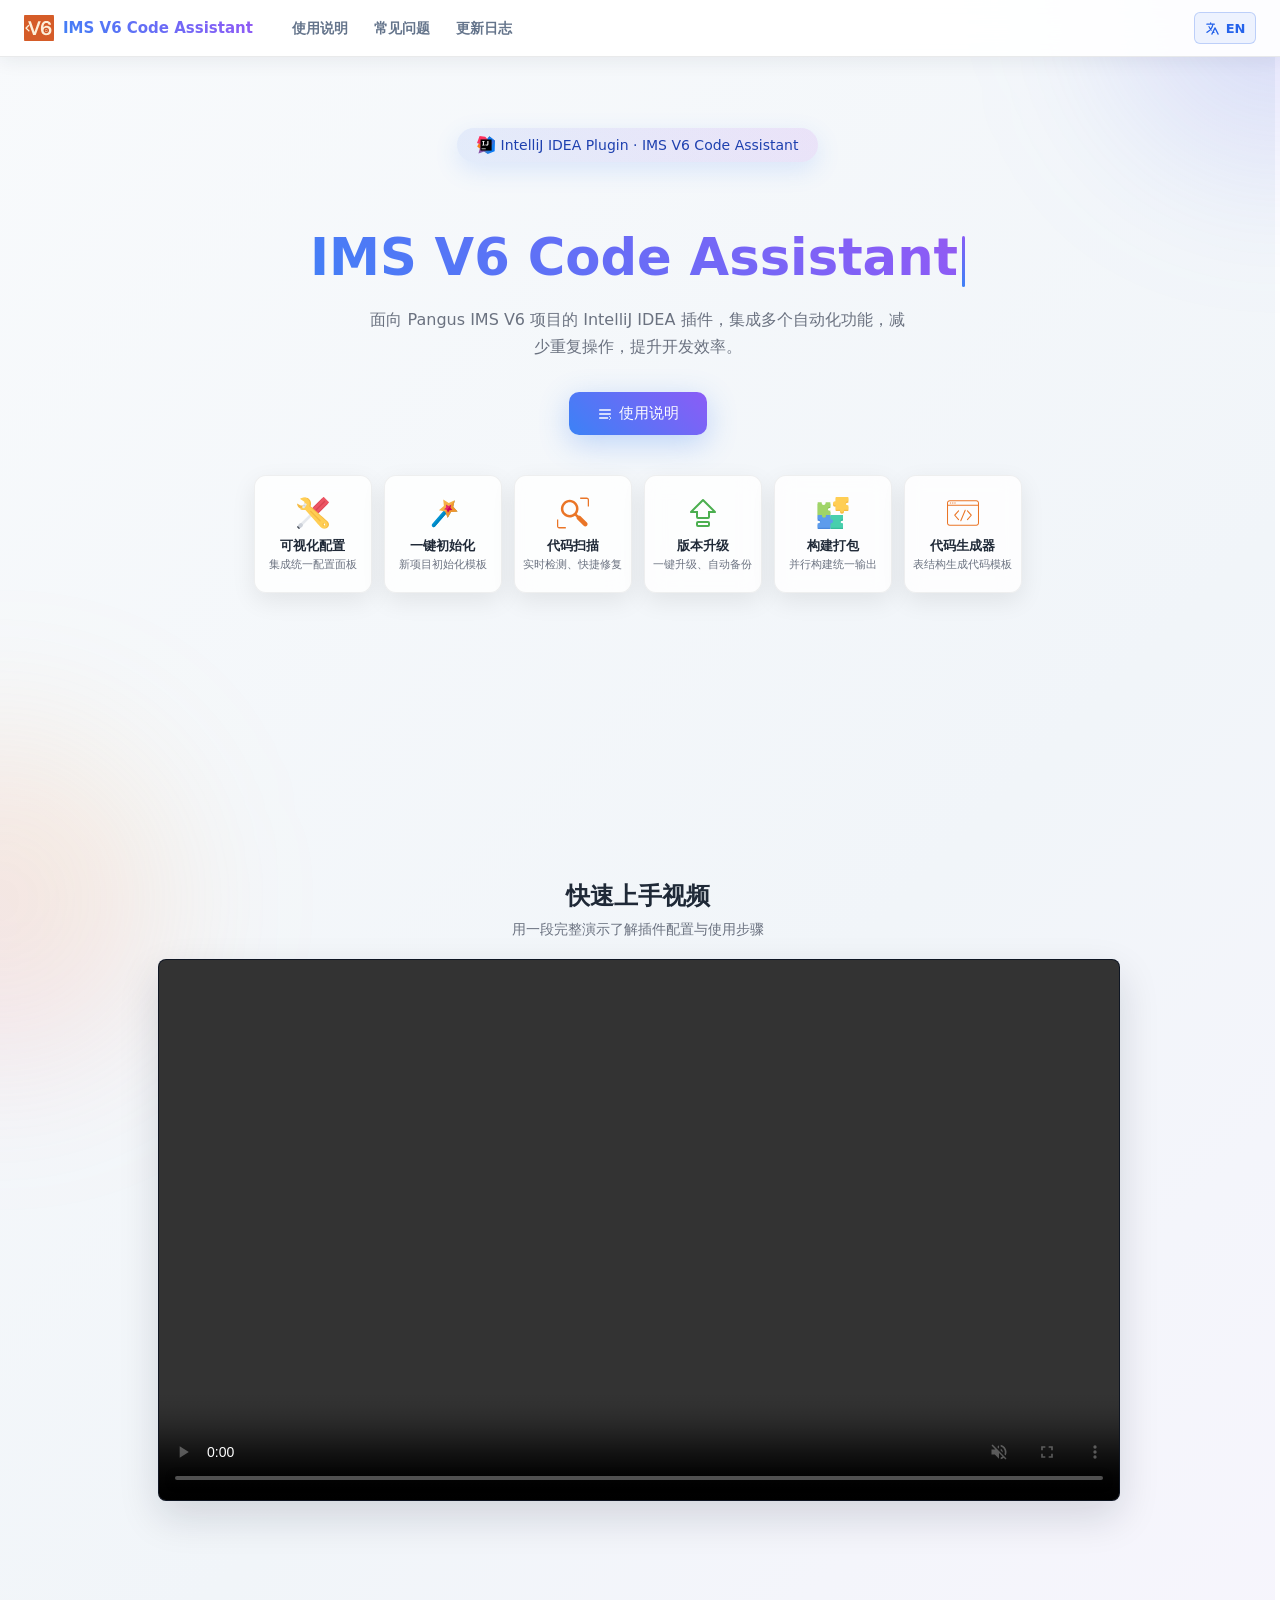
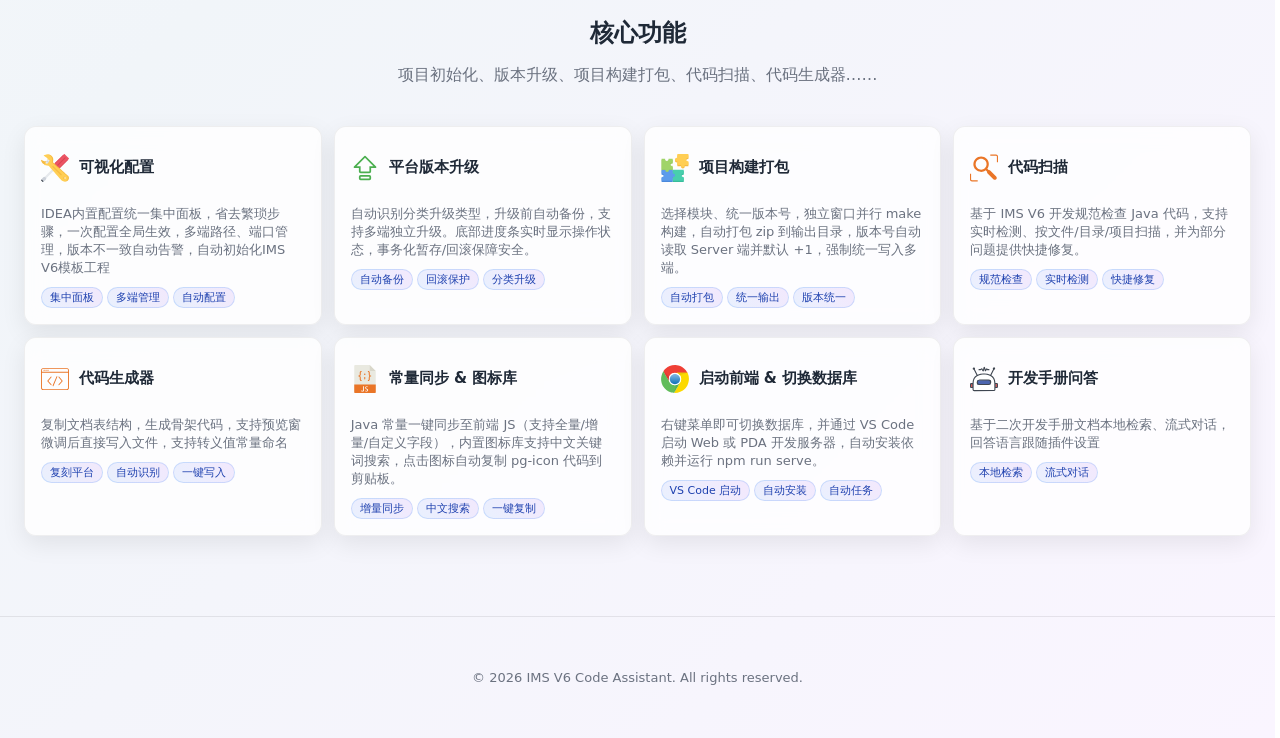
==== index.html @ 349add07 "Expand manual site with FAQ and shared navigation" ====
<!DOCTYPE html>
<html lang="zh-CN" class="scroll-smooth">
<head>
<meta charset="UTF-8">
<meta name="viewport" content="width=device-width, initial-scale=1.0">
<link rel="icon" type="image/svg+xml" href="data:image/svg+xml,%3Csvg xmlns='http://www.w3.org/2000/svg' viewBox='0 0 32 32'%3E%3Crect width='32' height='32' rx='6' fill='%23D55C28'/%3E%3Ctext x='16' y='22' text-anchor='middle' font-family='system-ui,sans-serif' font-weight='bold' font-size='18' fill='%23FDEFD8'%3EV6%3C/text%3E%3C/svg%3E">
	<title>IMS V6 Code Assistant</title>
<meta name="description" content="面向 Pangus IMS V6 项目的 IntelliJ IDEA 插件，集成多个自动化功能，减少重复操作，提升开发效率。">
<link rel="canonical" href="https://custom-sh.github.io/v6-code-assistant-manual/">
<meta property="og:type" content="website">
<meta property="og:title" content="IMS V6 Code Assistant">
<meta property="og:description" content="面向 Pangus IMS V6 项目的 IntelliJ IDEA 插件，集成多个自动化功能，减少重复操作，提升开发效率。">
<meta property="og:url" content="https://custom-sh.github.io/v6-code-assistant-manual/">
<meta property="og:image" content="https://custom-sh.github.io/v6-code-assistant-manual/share-preview.png">
<meta property="og:image:type" content="image/png">
<meta property="og:image:width" content="1705">
<meta property="og:image:height" content="988">
<meta property="og:image:alt" content="IMS V6 Code Assistant">
<link rel="image_src" href="https://custom-sh.github.io/v6-code-assistant-manual/share-preview.png">
<meta name="twitter:card" content="summary">
<meta name="twitter:title" content="IMS V6 Code Assistant">
<meta name="twitter:description" content="面向 Pangus IMS V6 项目的 IntelliJ IDEA 插件，集成多个自动化功能，减少重复操作，提升开发效率。">
<meta name="twitter:image" content="https://custom-sh.github.io/v6-code-assistant-manual/share-preview.png">
<link rel="stylesheet" href="site.css">
<link rel="stylesheet" href="shared-nav.css">
<script src="shared-nav.js"></script>
</head>
<body class="antialiased">
<div class="bg-orb bg-orb-1"></div>
<div class="bg-orb bg-orb-2"></div>

<shared-nav current-page="home"></shared-nav>

<main class="shared-nav-offset"><div class="max-w-7xl mx-auto px-6">

<section class="home-hero text-center">
    <div class="hero-badge mb-6">
        <svg class="hero-badge-icon" width="64px" height="64px" viewBox="0 0 32 32" fill="none" xmlns="http://www.w3.org/2000/svg">

<g id="SVGRepo_bgCarrier" stroke-width="0"/>

<g id="SVGRepo_tracerCarrier" stroke-linecap="round" stroke-linejoin="round"/>

<g id="SVGRepo_iconCarrier"> <g clip-path="url(#clip0_87_8173)"> <path d="M8.09095 24.9598L0.365234 18.8341L4.20523 11.7026L15.2224 15.9998L8.09095 24.9598Z" fill="url(#paint0_linear_87_8173)"/> <path d="M32.0003 8.54864L31.406 27.0629L19.1088 32.0001L11.7031 27.2458L22.5374 16.0001L17.7831 5.62293L22.0346 0.50293L32.0003 8.54864Z" fill="url(#paint1_linear_87_8173)"/> <path d="M32.0003 8.54864L22.2632 20.0686L17.7832 5.62293L22.0346 0.50293L32.0003 8.54864Z" fill="url(#paint2_linear_87_8173)"/> <path d="M15.4057 26.56L2.56 31.2229L4.61714 24L7.31429 15.1314L0 12.6629L4.61714 0L14.6743 1.23429L24.5486 12.5257L15.4057 26.56Z" fill="url(#paint3_linear_87_8173)"/> <path d="M6.2627 6.17139H26.0113V25.92H6.2627V6.17139Z" fill="#000000"/> <path d="M8.0918 22.2173H15.4975V23.4516H8.0918V22.2173Z" fill="white"/> <path d="M13.4395 10.24V8.73145H9.3252V10.24H10.5138V15.4057H9.3252V16.9143H13.4395V15.4057H12.2966V10.24H13.4395Z" fill="white"/> <path d="M17.3712 17.0514C16.7312 17.0514 16.1826 16.9143 15.7712 16.6857C15.3597 16.4572 14.994 16.1372 14.7197 15.8172L15.8626 14.5372C16.0912 14.8114 16.3197 14.9943 16.5483 15.1314C16.7769 15.2686 17.0512 15.36 17.3254 15.36C17.6454 15.36 17.9197 15.2686 18.1483 15.04C18.3312 14.8114 18.4226 14.4914 18.4226 13.9886V8.73145H20.2512V14.08C20.2512 14.5829 20.2054 14.9943 20.0683 15.36C19.9312 15.7257 19.7483 16 19.474 16.2743C19.2454 16.5029 18.9254 16.7314 18.5597 16.8229C18.194 16.96 17.8283 17.0514 17.3712 17.0514Z" fill="white"/> </g> <defs> <linearGradient id="paint0_linear_87_8173" x1="0.360663" y1="18.3262" x2="15.2301" y2="18.3262" gradientUnits="userSpaceOnUse"> <stop offset="0.258" stop-color="#F97A12"/> <stop offset="0.459" stop-color="#B07B58"/> <stop offset="0.724" stop-color="#577BAE"/> <stop offset="0.91" stop-color="#1E7CE5"/> <stop offset="1" stop-color="#087CFA"/> </linearGradient> <linearGradient id="paint1_linear_87_8173" x1="11.7795" y1="11.3738" x2="36.3084" y2="24.9464" gradientUnits="userSpaceOnUse"> <stop stop-color="#F97A12"/> <stop offset="0.072" stop-color="#CB7A3E"/> <stop offset="0.154" stop-color="#9E7B6A"/> <stop offset="0.242" stop-color="#757B91"/> <stop offset="0.334" stop-color="#537BB1"/> <stop offset="0.432" stop-color="#387CCC"/> <stop offset="0.538" stop-color="#237CE0"/> <stop offset="0.655" stop-color="#147CEF"/> <stop offset="0.792" stop-color="#0B7CF7"/> <stop offset="1" stop-color="#087CFA"/> </linearGradient> <linearGradient id="paint2_linear_87_8173" x1="28.9046" y1="19.6184" x2="22.0758" y2="-0.785756" gradientUnits="userSpaceOnUse"> <stop stop-color="#FE315D"/> <stop offset="0.078" stop-color="#CB417E"/> <stop offset="0.16" stop-color="#9E4E9B"/> <stop offset="0.247" stop-color="#755BB4"/> <stop offset="0.339" stop-color="#5365CA"/> <stop offset="0.436" stop-color="#386DDB"/> <stop offset="0.541" stop-color="#2374E9"/> <stop offset="0.658" stop-color="#1478F3"/> <stop offset="0.794" stop-color="#0B7BF8"/> <stop offset="1" stop-color="#087CFA"/> </linearGradient> <linearGradient id="paint3_linear_87_8173" x1="4.90057" y1="7.53051" x2="25.3824" y2="41.408" gradientUnits="userSpaceOnUse"> <stop stop-color="#FE315D"/> <stop offset="0.04" stop-color="#F63462"/> <stop offset="0.104" stop-color="#DF3A71"/> <stop offset="0.167" stop-color="#C24383"/> <stop offset="0.291" stop-color="#AD4A91"/> <stop offset="0.55" stop-color="#755BB4"/> <stop offset="0.917" stop-color="#1D76ED"/> <stop offset="1" stop-color="#087CFA"/> </linearGradient> <clipPath id="clip0_87_8173"> <rect width="32" height="32" fill="white"/> </clipPath> </defs> </g>

</svg><span>IntelliJ IDEA Plugin · IMS V6 Code Assistant</span>
    </div>
    <h1 class="hero-title mb-4" style="color:#1f2937"><span id="typewriterTarget" class="text-gradient"></span><span class="typewriter-cursor"></span></h1>
    <p class="hero-desc mx-auto mb-8" style="color:#6b7280">面向 Pangus IMS V6 项目的 IntelliJ IDEA 插件，集成多个自动化功能，减少重复操作，提升开发效率。</p>
    <div class="flex flex-wrap justify-center gap-3 mb-10">
        <a href="manual.html" class="btn-hero-primary"><svg class="w-4 h-4" fill="none" stroke="currentColor" viewBox="0 0 24 24"><path stroke-linecap="round" stroke-linejoin="round" stroke-width="2" d="M4 6h16M4 12h16M4 18h12"/><path d="M18 15l3 3-3 3"/></svg><span>使用说明</span></a>
    </div>
    <div class="flex justify-center gap-3 max-w-3xl mx-auto flex-wrap">
        <div class="achievement-item"><div class="achievement-icon achievement-blue animate-float" style="animation-delay:0.0s"><svg class="icon-inline" height="13px" width="13px" version="1.1" id="Layer_1" xmlns="http://www.w3.org/2000/svg" xmlns:xlink="http://www.w3.org/1999/xlink" viewBox="0 0 511.986 511.986" xml:space="preserve" fill="#000000">
<g id="SVGRepo_bgCarrier" stroke-width="0"/>
<g id="SVGRepo_tracerCarrier" stroke-linecap="round" stroke-linejoin="round"/>
<g id="SVGRepo_iconCarrier"> <polygon style="fill:#D94452;" points="300.21,302.241 277.587,324.866 187.128,234.391 209.752,211.767 262.524,219.305 292.68,249.461 "/> <g> <path style="fill:#EC5564;" d="M217.306,264.522l7.539-7.539c4.164-4.163,4.164-10.921,0-15.085 c-4.164-4.156-10.914-4.156-15.078,0l-7.539,7.539c-0.008,0.008-0.016,0.023-0.023,0.023l15.078,15.084 C217.29,264.538,217.298,264.53,217.306,264.522z"/> <path style="fill:#EC5564;" d="M239.931,287.147l7.531-7.547c4.164-4.172,4.164-10.914,0-15.078s-10.906-4.164-15.078,0 l-7.539,7.531c-0.008,0-0.016,0.016-0.023,0.031l15.085,15.078C239.907,287.163,239.923,287.147,239.931,287.147z"/> <path style="fill:#EC5564;" d="M270.087,287.147L270.087,287.147c-4.164-4.172-10.922-4.172-15.086,0l-7.539,7.531 c-0.008,0-0.016,0.016-0.023,0.031l15.086,15.062c0.008,0,0.016,0,0.016,0l7.547-7.547 C274.243,298.054,274.243,291.304,270.087,287.147z"/> </g> <polygon style="fill:#E6E9ED;" points="247.438,294.71 98.075,444.065 82.997,474.22 30.218,511.923 0.062,481.766 37.764,428.987 67.92,413.909 217.283,264.546 "/> <path style="fill:#EC5564;" d="M508.799,78.583c4.156,4.164,4.156,10.906,0,15.078L322.835,279.616 c-4.172,4.172-10.922,4.172-15.078,0l-75.388-75.388c-4.172-4.164-4.172-10.914,0-15.078L418.332,3.187 c4.156-4.164,10.906-4.164,15.062,0L508.799,78.583z"/> <g> <path style="fill:#D94452;" d="M300.21,211.767L300.21,211.767c-4.155-4.156-4.155-10.914,0-15.078L433.394,63.497 c4.172-4.164,10.922-4.164,15.093,0l0,0c4.156,4.164,4.156,10.921,0,15.085L315.288,211.767 C311.132,215.931,304.366,215.931,300.21,211.767z"/> <path style="fill:#D94452;" d="M270.063,166.534L403.238,33.342c4.172-4.164,4.172-10.906,0-15.078l-148.253,148.27 C259.149,170.698,265.899,170.698,270.063,166.534z"/> <path style="fill:#D94452;" d="M478.642,108.738L345.444,241.922c-4.156,4.164-4.156,10.914,0,15.084L493.72,108.737 C489.549,104.574,482.799,104.574,478.642,108.738z"/> </g> <polygon style="fill:#CCD1D9;" points="37.764,428.987 0.062,481.766 30.218,511.923 82.997,474.22 97.95,444.315 67.67,414.034 "/> <polygon style="fill:#424953;" points="47.819,499.36 12.632,464.175 0.062,481.766 30.218,511.923 "/> <g> <path style="fill:#F6BB42;" d="M0,104.387c0,0,7.992,92.537,94.06,86.255c95.732-6.992,8.68-56.107,8.68-56.107l-42.42,0.008 L0,104.387z"/> <path style="fill:#F6BB42;" d="M66.561,28.991l72.38,48.256l3.016,27.14L74.107,202.4l82.927,7.531 c0,0,220.751,250.916,245.735,275.898c24.984,25,65.498,25,90.467,0c25-24.982,25-65.482,0-90.467 c-8.188-8.203-275.891-245.742-275.891-245.742s19.297-57.53-5.812-94.919C152.16-33.742,66.561,28.991,66.561,28.991z M464.284,424.315c8.327,8.328,8.327,21.828,0,30.172c-8.328,8.312-21.827,8.312-30.155,0c-8.328-8.344-8.328-21.844,0-30.172 S455.956,415.987,464.284,424.315z"/> </g> <path style="fill:#FFCE54;" d="M45.241,28.991l72.373,48.256l3.016,27.14L52.78,202.4l82.935,7.531 c0,0,220.745,250.916,245.728,275.898c24.983,25,65.498,25,90.481,0c24.969-24.982,24.969-65.482,0-90.467 c-8.202-8.203-275.897-245.742-275.897-245.742s19.28-57.53-5.82-94.919C130.84-33.742,45.241,28.991,45.241,28.991z M442.957,424.315c8.343,8.328,8.343,21.828,0,30.172c-8.328,8.312-21.812,8.312-30.156,0c-8.328-8.344-8.328-21.844,0-30.172 C421.144,415.987,434.629,415.987,442.957,424.315z"/> <path style="fill:#F6BB42;" d="M379.067,379.911c0,2.734-1.047,5.451-3.125,7.545c-4.171,4.156-10.921,4.156-15.076,0 L210.08,236.664c-4.164-4.164-4.164-10.922,0-15.085c4.156-4.164,10.914-4.164,15.078,0l150.785,150.785 C378.02,374.458,379.067,377.177,379.067,379.911z"/> <path style="fill:#E6E9ED;" d="M119.45,93.793l1.18,10.593l-42.108,60.835c0.359,0.25,0.727,0.5,1.125,0.719l24.757,12.929 c4.797,2.632,10.812,1.195,13.898-3.305l35.875-52.202c1.234-1.797,1.875-3.906,1.875-6.039c0-0.828-0.094-1.648-0.289-2.469 c-0.703-2.938-2.609-5.438-5.257-6.883l-24.75-12.945C123.754,93.934,121.559,93.559,119.45,93.793z"/> <polygon style="fill:#CCD1D9;" points="130.512,157.8 142.652,140.136 108.739,121.566 96.528,139.206 "/> </g>
</svg></div><h3>可视化配置</h3><p>集成统一配置面板</p></div><div class="achievement-item"><div class="achievement-icon achievement-purple animate-float" style="animation-delay:0.4s"><svg class="icon-inline" width="16px" height="16px" viewBox="0 -52 1128 1128" class="icon" version="1.1" xmlns="http://www.w3.org/2000/svg" fill="#000000" transform="matrix(-1, 0, 0, 1, 0, 0)"><g id="SVGRepo_bgCarrier" stroke-width="0"/><g id="SVGRepo_tracerCarrier" stroke-linecap="round" stroke-linejoin="round"/><g id="SVGRepo_iconCarrier"><path d="M473.184 356.632c-23.048-28.336-64.616-32.632-92.816-9.672-28.248 23.048-32.568 64.528-9.616 92.84l473.328 547.152c22.928 28.248 64.376 32.488 92.776 9.552 28.224-22.992 32.512-64.528 9.528-92.752l-473.2-547.12z" fill="#0092D2"/><path d="M151.4 65.976l-1.056-0.472 54.912 223.104L52.68 460.32l229.128 16.664 116.12 198.2 56.8-139.376 389.6 450.344c22.224 27.4 61.792 31.984 90.072 11.32L151.4 65.976z" fill="#0085BF"/><path d="M150.104 66.304L360.56 158.4 555.752 37.224l-22.52 228.6L708.8 414.016l-224.416 49.24-86.664 212.728-116.152-198.2-229.12-16.672 152.6-171.712z" fill="#F5B146"/><path d="M276.192 225.08l95.368 41.712 88.424-54.888-10.2 103.576 79.568 67.144-101.704 22.312-39.28 96.368-52.616-89.816-103.808-7.52 69.144-77.816z" fill="#E5226B"/><path d="M484.384 463.256l0.528-0.112L152.072 67.152l-1.208-0.528 54.856 222.92-152.48 171.624 228.328 16.616 0.064 0.08 0.648 0.064 115.68 197.464z" fill="#EF962F"/><path d="M434.56 403.408L289.6 230.928l-13.408-5.848 24.896 101.072-69.144 77.816 103.808 7.52 52.616 89.816 39.28-96.368z" fill="#C9005B"/></g></svg></div><h3>一键初始化</h3><p>新项目初始化模板</p></div><div class="achievement-item"><div class="achievement-icon achievement-green animate-float" style="animation-delay:0.8s"><svg class="icon-inline" fill="rgb(234, 117, 39)" version="1.1" id="Capa_1" xmlns="http://www.w3.org/2000/svg" xmlns:xlink="http://www.w3.org/1999/xlink" width="15px" height="15px" viewBox="0 0 101.623 101.623" xml:space="preserve">
<g transform="translate(101.623 0) scale(-1 1)">
<g id="SVGRepo_iconCarrier"> <g> <g> <path d="M81.09,17.089c-10.917-10.917-28.681-10.917-39.598,0c-9.957,9.957-10.828,25.605-2.624,36.564l-4.854,4.854 c-2.303-0.465-4.787,0.191-6.572,1.978l-20.86,20.86c-2.831,2.831-2.831,7.422,0,10.253s7.422,2.831,10.253,0l20.859-20.859 c1.786-1.784,2.442-4.27,1.977-6.571l4.854-4.854c10.959,8.205,26.607,7.333,36.564-2.624 C92.007,45.771,92.007,28.006,81.09,17.089z M47.149,51.031c-7.798-7.799-7.798-20.486,0-28.284 c7.798-7.798,20.486-7.799,28.285,0c7.799,7.798,7.797,20.486,0,28.284C67.635,58.829,54.948,58.829,47.149,51.031z"/> <path d="M7.123,5.978H28v-4H7.123C3.195,1.978,0,5.172,0,9.102v20.877h4V9.102C3.999,7.378,5.401,5.978,7.123,5.978z"/> <path d="M97.623,71.645v20.877c0,1.724-1.4,3.124-3.123,3.124H73.623v4H94.5c3.928,0,7.123-3.195,7.123-7.124V71.645H97.623z"/> </g> </g> </g>
</g>
</svg></div><h3>代码扫描</h3><p>实时检测、快捷修复</p></div><div class="achievement-item"><div class="achievement-icon achievement-gold animate-float" style="animation-delay:1.2000000000000002s"><svg class="icon-inline" fill="#4CAF50" width="14px" height="14px" viewBox="0 0 32 32" id="icon" xmlns="http://www.w3.org/2000/svg"><g id="SVGRepo_bgCarrier" stroke-width="0"/><g id="SVGRepo_tracerCarrier" stroke-linecap="round" stroke-linejoin="round"/><g id="SVGRepo_iconCarrier"><defs><style>.cls-1{fill:none;}</style></defs><title>upgrade</title><path d="M21,24H11a2,2,0,0,0-2,2v2a2,2,0,0,0,2,2H21a2,2,0,0,0,2-2V26A2,2,0,0,0,21,24Zm0,4H11V26H21Z"/><path d="M28.707,14.293l-12-12a.9994.9994,0,0,0-1.414,0l-12,12A1,1,0,0,0,4,16H9v4a2.0023,2.0023,0,0,0,2,2H21a2.0027,2.0027,0,0,0,2-2V16h5a1,1,0,0,0,.707-1.707ZM21,14v6H11V14H6.4141L16,4.4141,25.5859,14Z"/><rect id="_Transparent_Rectangle_" class="cls-1" width="32" height="32"/></g></svg></div><h3>版本升级</h3><p>一键升级、自动备份</p></div><div class="achievement-item"><div class="achievement-icon achievement-red animate-float" style="animation-delay:1.6s"><svg class="icon-inline" height="14px" width="14px" version="1.1" id="Layer_1" xmlns="http://www.w3.org/2000/svg" xmlns:xlink="http://www.w3.org/1999/xlink" viewBox="0 0 511.6 511.6" xml:space="preserve" fill="#000000">
<g id="SVGRepo_bgCarrier" stroke-width="0"/>
<g id="SVGRepo_tracerCarrier" stroke-linecap="round" stroke-linejoin="round"/>
<g id="SVGRepo_iconCarrier"> <path style="fill:#8CC153;" d="M213.164,237.986c-3.341,1.187-6.924,1.827-10.664,1.827c-17.658,0-31.975-14.317-31.975-31.976 c0-17.657,14.317-31.975,31.975-31.975c3.739,0,7.322,0.641,10.664,1.827V106.58h-76.44c1.179,3.342,1.827,6.925,1.827,10.664 c0,17.658-14.317,31.975-31.975,31.975s-31.975-14.316-31.975-31.975c0-3.739,0.648-7.322,1.827-10.664H10.651v202.506h71.108 c-1.179,3.342-1.827,6.933-1.827,10.664c0,17.658,14.317,31.975,31.975,31.975s31.975-14.316,31.975-31.975 c0-3.731-0.648-7.322-1.827-10.664h71.108v-71.1H213.164z"/> <path style="fill:#37BC9B;" d="M405.023,442.326c-17.674,0-31.976-14.317-31.976-31.976s14.302-31.975,31.976-31.975 c3.715,0,7.307,0.64,10.647,1.826v-71.116H213.164V511.6h202.506v-71.101C412.329,441.67,408.737,442.326,405.023,442.326z"/> <path style="fill:#4A89DC;" d="M223.82,378.376c-3.739,0-7.322,0.64-10.656,1.826v-71.116H10.651v71.116 c3.341-1.187,6.924-1.826,10.664-1.826c17.658,0,31.975,14.316,31.975,31.975s-14.317,31.976-31.975,31.976 c-3.739,0-7.322-0.656-10.664-1.827v71.1h202.514v-71.101c3.333,1.171,6.917,1.827,10.656,1.827 c17.658,0,31.975-14.317,31.975-31.976S241.478,378.376,223.82,378.376z"/> <path style="fill:#F6BB42;" d="M500.948,152.717c-3.341,1.179-6.933,1.826-10.679,1.826c-17.643,0-31.976-14.309-31.976-31.975 c0-17.658,14.333-31.976,31.976-31.976c3.746,0,7.338,0.648,10.679,1.827V21.32H298.418v71.1c-3.325-1.179-6.901-1.827-10.647-1.827 c-17.658,0-31.976,14.317-31.976,31.976c0,17.666,14.317,31.975,31.976,31.975c3.746,0,7.322-0.647,10.647-1.826v71.108h71.116 c-1.171,3.341-1.826,6.916-1.826,10.663c0,17.658,14.316,31.975,31.975,31.975s31.975-14.316,31.975-31.975 c0-3.747-0.656-7.322-1.826-10.663h71.116v-71.109H500.948z"/> <path style="fill:#48CFAD;" d="M405.023,420.999c-17.674,0-31.976-14.317-31.976-31.976c0-17.657,14.302-31.975,31.976-31.975 c3.715,0,7.307,0.655,10.647,1.827v-71.101H213.164v202.513h202.506v-71.116C412.329,420.359,408.737,420.999,405.023,420.999z"/> <path style="fill:#5D9CEC;" d="M223.82,357.049c-3.739,0-7.322,0.655-10.656,1.827v-71.101H10.651v71.101 c3.341-1.172,6.924-1.827,10.664-1.827c17.658,0,31.975,14.317,31.975,31.975C53.29,406.682,38.973,421,21.315,421 c-3.739,0-7.322-0.641-10.664-1.827v71.116h202.514v-71.116c3.333,1.187,6.917,1.827,10.656,1.827 c17.658,0,31.975-14.317,31.975-31.976C255.795,371.366,241.478,357.049,223.82,357.049z"/> <path style="fill:#FFCE54;" d="M500.948,131.405c-3.341,1.179-6.933,1.826-10.679,1.826c-17.643,0-31.976-14.316-31.976-31.975 s14.333-31.976,31.976-31.976c3.746,0,7.338,0.648,10.679,1.827V0H298.418v71.108c-3.325-1.179-6.901-1.827-10.647-1.827 c-17.658,0-31.976,14.317-31.976,31.976s14.317,31.975,31.976,31.975c3.746,0,7.322-0.647,10.647-1.826v71.108h71.116 c-1.171,3.325-1.826,6.916-1.826,10.647c0,17.658,14.316,31.976,31.975,31.976s31.975-14.317,31.975-31.976 c0-3.731-0.656-7.322-1.826-10.647h71.116v-71.109H500.948z"/> <path style="fill:#A0D468;" d="M213.164,216.674c-3.341,1.171-6.924,1.827-10.664,1.827c-17.658,0-31.975-14.317-31.975-31.975 s14.317-31.983,31.975-31.983c3.739,0,7.322,0.648,10.664,1.827v-71.1h-76.44c1.179,3.333,1.827,6.916,1.827,10.655 c0,17.658-14.317,31.975-31.975,31.975s-31.975-14.316-31.975-31.975c0-3.739,0.648-7.322,1.827-10.655H10.651v202.506h71.108 c-1.179,3.341-1.827,6.916-1.827,10.663c0,17.658,14.317,31.975,31.975,31.975s31.975-14.316,31.975-31.975 c0-3.747-0.648-7.322-1.827-10.663h71.108v-71.102H213.164z"/> </g>
</svg></div><h3>构建打包</h3><p>并行构建统一输出</p></div><div class="achievement-item"><div class="achievement-icon achievement-blue animate-float" style="animation-delay:2.0s"><svg class="icon-inline" height="16px" width="16px" version="1.1" id="Layer_1" xmlns="http://www.w3.org/2000/svg" xmlns:xlink="http://www.w3.org/1999/xlink" viewBox="0 0 512 512" xml:space="preserve">
<g id="SVGRepo_bgCarrier" stroke-width="0"/>
<g id="SVGRepo_tracerCarrier" stroke-linecap="round" stroke-linejoin="round"/>
<g id="SVGRepo_iconCarrier"> <g> <g> <path fill="rgb(234, 117, 39)" d="M468.32,53.08H43.68C19.595,53.08,0,72.675,0,96.76V415.24c0,24.085,19.595,43.68,43.68,43.68H468.32 c24.085,0,43.68-19.595,43.68-43.68V96.76C512,72.675,492.405,53.08,468.32,53.08z M495.413,415.24 c0,14.939-12.154,27.093-27.093,27.093H43.68c-14.939,0-27.093-12.154-27.093-27.093V140.441h478.825V415.24z M495.413,123.853 H16.587V96.76c0-14.939,12.154-27.093,27.093-27.093H468.32c14.939,0,27.093,12.154,27.093,27.093V123.853z"/> </g> </g> <g> <g> <path fill="rgb(234, 117, 39)" d="M61.374,88.467h-8.847c-4.58,0-8.294,3.713-8.294,8.294c0,4.58,3.713,8.294,8.294,8.294h8.847 c4.58,0,8.294-3.713,8.294-8.294C69.667,92.18,65.954,88.467,61.374,88.467z"/> </g> </g> <g> <g> <path fill="rgb(234, 117, 39)" d="M96.76,88.467h-8.847c-4.58,0-8.294,3.713-8.294,8.294c0,4.58,3.713,8.294,8.294,8.294h8.847 c4.58,0,8.294-3.713,8.294-8.294C105.054,92.18,101.341,88.467,96.76,88.467z"/> </g> </g> <g> <g> <path fill="rgb(234, 117, 39)" d="M132.147,88.467H123.3c-4.58,0-8.294,3.713-8.294,8.294c0,4.58,3.713,8.294,8.294,8.294h8.847 c4.58,0,8.294-3.713,8.294-8.294C140.441,92.18,136.727,88.467,132.147,88.467z"/> </g> </g> <g> <g> <path fill="rgb(234, 117, 39)" d="M134.321,291.387l57.148-65.312c3.016-3.448,2.666-8.687-0.781-11.704c-3.447-3.016-8.686-2.667-11.703,0.781 l-61.927,70.773c-2.736,3.127-2.736,7.796,0,10.923l61.927,70.773c1.64,1.873,3.937,2.832,6.245,2.832 c1.939,0,3.885-0.676,5.458-2.051c3.447-3.017,3.796-8.256,0.781-11.703L134.321,291.387z"/> </g> </g> <g> <g> <path fill="rgb(234, 117, 39)" d="M394.942,285.923l-61.927-70.771c-3.017-3.447-8.256-3.796-11.703-0.781c-3.447,3.017-3.796,8.256-0.781,11.703 l57.148,65.312l-57.148,65.312c-3.017,3.448-2.667,8.686,0.781,11.703c1.574,1.377,3.52,2.051,5.458,2.051 c2.308,0,4.606-0.959,6.245-2.832l61.927-70.773C397.678,293.719,397.678,289.05,394.942,285.923z"/> </g> </g> <g> <g> <path fill="rgb(234, 117, 39)" d="M294.606,204.123c-4.224-1.777-9.086,0.205-10.863,4.424L212.97,376.634c-1.777,4.222,0.203,9.084,4.424,10.863 c1.052,0.442,2.142,0.652,3.215,0.652c3.237,0,6.312-1.908,7.648-5.077l70.773-168.086 C300.808,210.764,298.827,205.9,294.606,204.123z"/> </g> </g> </g>
</g>
</svg></div><h3>代码生成器</h3><p>表结构生成代码模板</p></div>
    </div>
</section>

<section class="video-showcase" aria-labelledby="video-title">
    <div class="video-showcase-inner">
        <div class="text-center">
            <h2 id="video-title" class="video-title">快速上手视频</h2>
            <p class="video-desc">用一段完整演示了解插件配置与使用步骤</p>
        </div>
        <div class="video-frame">
            <video controls autoplay muted playsinline preload="auto" aria-label="IMS V6 Code Assistant 快速上手视频">
                <source src="videos/ims-v6-code-assistant-demo.mp4" type="video/mp4">
                您的浏览器不支持视频播放。
            </video>
        </div>
    </div>
</section>

<section id="features" class="py-12 scroll-mt-16">
    <h2 class="text-2xl font-bold mb-3 text-center" style="color:#1f2937">核心功能</h2>
    <p class="text-center mb-10 max-w-2xl mx-auto" style="color:#6b7280">项目初始化、版本升级、项目构建打包、代码扫描、代码生成器……</p>
    <div class="grid grid-cols-1 md:grid-cols-2 lg:grid-cols-4 gap-3">
        <div class="glass-card rounded-xl p-4 cursor-pointer group" data-manual="settings">
            <div class="flex items-center gap-2.5 mb-2.5">
                <div class="feature-icon-wrap"><svg class="icon-inline" height="13px" width="13px" version="1.1" id="Layer_1" xmlns="http://www.w3.org/2000/svg" xmlns:xlink="http://www.w3.org/1999/xlink" viewBox="0 0 511.986 511.986" xml:space="preserve" fill="#000000">
<g id="SVGRepo_bgCarrier" stroke-width="0"/>
<g id="SVGRepo_tracerCarrier" stroke-linecap="round" stroke-linejoin="round"/>
<g id="SVGRepo_iconCarrier"> <polygon style="fill:#D94452;" points="300.21,302.241 277.587,324.866 187.128,234.391 209.752,211.767 262.524,219.305 292.68,249.461 "/> <g> <path style="fill:#EC5564;" d="M217.306,264.522l7.539-7.539c4.164-4.163,4.164-10.921,0-15.085 c-4.164-4.156-10.914-4.156-15.078,0l-7.539,7.539c-0.008,0.008-0.016,0.023-0.023,0.023l15.078,15.084 C217.29,264.538,217.298,264.53,217.306,264.522z"/> <path style="fill:#EC5564;" d="M239.931,287.147l7.531-7.547c4.164-4.172,4.164-10.914,0-15.078s-10.906-4.164-15.078,0 l-7.539,7.531c-0.008,0-0.016,0.016-0.023,0.031l15.085,15.078C239.907,287.163,239.923,287.147,239.931,287.147z"/> <path style="fill:#EC5564;" d="M270.087,287.147L270.087,287.147c-4.164-4.172-10.922-4.172-15.086,0l-7.539,7.531 c-0.008,0-0.016,0.016-0.023,0.031l15.086,15.062c0.008,0,0.016,0,0.016,0l7.547-7.547 C274.243,298.054,274.243,291.304,270.087,287.147z"/> </g> <polygon style="fill:#E6E9ED;" points="247.438,294.71 98.075,444.065 82.997,474.22 30.218,511.923 0.062,481.766 37.764,428.987 67.92,413.909 217.283,264.546 "/> <path style="fill:#EC5564;" d="M508.799,78.583c4.156,4.164,4.156,10.906,0,15.078L322.835,279.616 c-4.172,4.172-10.922,4.172-15.078,0l-75.388-75.388c-4.172-4.164-4.172-10.914,0-15.078L418.332,3.187 c4.156-4.164,10.906-4.164,15.062,0L508.799,78.583z"/> <g> <path style="fill:#D94452;" d="M300.21,211.767L300.21,211.767c-4.155-4.156-4.155-10.914,0-15.078L433.394,63.497 c4.172-4.164,10.922-4.164,15.093,0l0,0c4.156,4.164,4.156,10.921,0,15.085L315.288,211.767 C311.132,215.931,304.366,215.931,300.21,211.767z"/> <path style="fill:#D94452;" d="M270.063,166.534L403.238,33.342c4.172-4.164,4.172-10.906,0-15.078l-148.253,148.27 C259.149,170.698,265.899,170.698,270.063,166.534z"/> <path style="fill:#D94452;" d="M478.642,108.738L345.444,241.922c-4.156,4.164-4.156,10.914,0,15.084L493.72,108.737 C489.549,104.574,482.799,104.574,478.642,108.738z"/> </g> <polygon style="fill:#CCD1D9;" points="37.764,428.987 0.062,481.766 30.218,511.923 82.997,474.22 97.95,444.315 67.67,414.034 "/> <polygon style="fill:#424953;" points="47.819,499.36 12.632,464.175 0.062,481.766 30.218,511.923 "/> <g> <path style="fill:#F6BB42;" d="M0,104.387c0,0,7.992,92.537,94.06,86.255c95.732-6.992,8.68-56.107,8.68-56.107l-42.42,0.008 L0,104.387z"/> <path style="fill:#F6BB42;" d="M66.561,28.991l72.38,48.256l3.016,27.14L74.107,202.4l82.927,7.531 c0,0,220.751,250.916,245.735,275.898c24.984,25,65.498,25,90.467,0c25-24.982,25-65.482,0-90.467 c-8.188-8.203-275.891-245.742-275.891-245.742s19.297-57.53-5.812-94.919C152.16-33.742,66.561,28.991,66.561,28.991z M464.284,424.315c8.327,8.328,8.327,21.828,0,30.172c-8.328,8.312-21.827,8.312-30.155,0c-8.328-8.344-8.328-21.844,0-30.172 S455.956,415.987,464.284,424.315z"/> </g> <path style="fill:#FFCE54;" d="M45.241,28.991l72.373,48.256l3.016,27.14L52.78,202.4l82.935,7.531 c0,0,220.745,250.916,245.728,275.898c24.983,25,65.498,25,90.481,0c24.969-24.982,24.969-65.482,0-90.467 c-8.202-8.203-275.897-245.742-275.897-245.742s19.28-57.53-5.82-94.919C130.84-33.742,45.241,28.991,45.241,28.991z M442.957,424.315c8.343,8.328,8.343,21.828,0,30.172c-8.328,8.312-21.812,8.312-30.156,0c-8.328-8.344-8.328-21.844,0-30.172 C421.144,415.987,434.629,415.987,442.957,424.315z"/> <path style="fill:#F6BB42;" d="M379.067,379.911c0,2.734-1.047,5.451-3.125,7.545c-4.171,4.156-10.921,4.156-15.076,0 L210.08,236.664c-4.164-4.164-4.164-10.922,0-15.085c4.156-4.164,10.914-4.164,15.078,0l150.785,150.785 C378.02,374.458,379.067,377.177,379.067,379.911z"/> <path style="fill:#E6E9ED;" d="M119.45,93.793l1.18,10.593l-42.108,60.835c0.359,0.25,0.727,0.5,1.125,0.719l24.757,12.929 c4.797,2.632,10.812,1.195,13.898-3.305l35.875-52.202c1.234-1.797,1.875-3.906,1.875-6.039c0-0.828-0.094-1.648-0.289-2.469 c-0.703-2.938-2.609-5.438-5.257-6.883l-24.75-12.945C123.754,93.934,121.559,93.559,119.45,93.793z"/> <polygon style="fill:#CCD1D9;" points="130.512,157.8 142.652,140.136 108.739,121.566 96.528,139.206 "/> </g>
</svg></div>
                <h3 class="font-semibold text-sm group-hover:text-blue-600 transition-colors" style="color:#1f2937">可视化配置</h3>
            </div>
            <p class="text-xs mb-2.5 whitespace-pre-line" style="color:#6b7280">IDEA内置配置统一集中面板，省去繁琐步骤，一次配置全局生效，多端路径、端口管理，版本不一致自动告警，自动初始化IMS V6模板工程</p>
            <div class="flex flex-wrap gap-1"><span class="pill-badge px-2 py-0.5 rounded-full text-2xs">集中面板</span><span class="pill-badge px-2 py-0.5 rounded-full text-2xs">多端管理</span><span class="pill-badge px-2 py-0.5 rounded-full text-2xs">自动配置</span></div>
        </div><div class="glass-card rounded-xl p-4 cursor-pointer group" data-manual="upgrade">
            <div class="flex items-center gap-2.5 mb-2.5">
                <div class="feature-icon-wrap"><svg class="icon-inline" fill="#4CAF50" width="14px" height="14px" viewBox="0 0 32 32" id="icon" xmlns="http://www.w3.org/2000/svg"><g id="SVGRepo_bgCarrier" stroke-width="0"/><g id="SVGRepo_tracerCarrier" stroke-linecap="round" stroke-linejoin="round"/><g id="SVGRepo_iconCarrier"><defs><style>.cls-1{fill:none;}</style></defs><title>upgrade</title><path d="M21,24H11a2,2,0,0,0-2,2v2a2,2,0,0,0,2,2H21a2,2,0,0,0,2-2V26A2,2,0,0,0,21,24Zm0,4H11V26H21Z"/><path d="M28.707,14.293l-12-12a.9994.9994,0,0,0-1.414,0l-12,12A1,1,0,0,0,4,16H9v4a2.0023,2.0023,0,0,0,2,2H21a2.0027,2.0027,0,0,0,2-2V16h5a1,1,0,0,0,.707-1.707ZM21,14v6H11V14H6.4141L16,4.4141,25.5859,14Z"/><rect id="_Transparent_Rectangle_" class="cls-1" width="32" height="32"/></g></svg></div>
                <h3 class="font-semibold text-sm group-hover:text-blue-600 transition-colors" style="color:#1f2937">平台版本升级</h3>
            </div>
            <p class="text-xs mb-2.5 whitespace-pre-line" style="color:#6b7280">自动识别分类升级类型，升级前自动备份，支持多端独立升级。底部进度条实时显示操作状态，事务化暂存/回滚保障安全。</p>
            <div class="flex flex-wrap gap-1"><span class="pill-badge px-2 py-0.5 rounded-full text-2xs">自动备份</span><span class="pill-badge px-2 py-0.5 rounded-full text-2xs">回滚保护</span><span class="pill-badge px-2 py-0.5 rounded-full text-2xs">分类升级</span></div>
        </div><div class="glass-card rounded-xl p-4 cursor-pointer group" data-manual="build">
            <div class="flex items-center gap-2.5 mb-2.5">
                <div class="feature-icon-wrap"><svg class="icon-inline" height="14px" width="14px" version="1.1" id="Layer_1" xmlns="http://www.w3.org/2000/svg" xmlns:xlink="http://www.w3.org/1999/xlink" viewBox="0 0 511.6 511.6" xml:space="preserve" fill="#000000">
<g id="SVGRepo_bgCarrier" stroke-width="0"/>
<g id="SVGRepo_tracerCarrier" stroke-linecap="round" stroke-linejoin="round"/>
<g id="SVGRepo_iconCarrier"> <path style="fill:#8CC153;" d="M213.164,237.986c-3.341,1.187-6.924,1.827-10.664,1.827c-17.658,0-31.975-14.317-31.975-31.976 c0-17.657,14.317-31.975,31.975-31.975c3.739,0,7.322,0.641,10.664,1.827V106.58h-76.44c1.179,3.342,1.827,6.925,1.827,10.664 c0,17.658-14.317,31.975-31.975,31.975s-31.975-14.316-31.975-31.975c0-3.739,0.648-7.322,1.827-10.664H10.651v202.506h71.108 c-1.179,3.342-1.827,6.933-1.827,10.664c0,17.658,14.317,31.975,31.975,31.975s31.975-14.316,31.975-31.975 c0-3.731-0.648-7.322-1.827-10.664h71.108v-71.1H213.164z"/> <path style="fill:#37BC9B;" d="M405.023,442.326c-17.674,0-31.976-14.317-31.976-31.976s14.302-31.975,31.976-31.975 c3.715,0,7.307,0.64,10.647,1.826v-71.116H213.164V511.6h202.506v-71.101C412.329,441.67,408.737,442.326,405.023,442.326z"/> <path style="fill:#4A89DC;" d="M223.82,378.376c-3.739,0-7.322,0.64-10.656,1.826v-71.116H10.651v71.116 c3.341-1.187,6.924-1.826,10.664-1.826c17.658,0,31.975,14.316,31.975,31.975s-14.317,31.976-31.975,31.976 c-3.739,0-7.322-0.656-10.664-1.827v71.1h202.514v-71.101c3.333,1.171,6.917,1.827,10.656,1.827 c17.658,0,31.975-14.317,31.975-31.976S241.478,378.376,223.82,378.376z"/> <path style="fill:#F6BB42;" d="M500.948,152.717c-3.341,1.179-6.933,1.826-10.679,1.826c-17.643,0-31.976-14.309-31.976-31.975 c0-17.658,14.333-31.976,31.976-31.976c3.746,0,7.338,0.648,10.679,1.827V21.32H298.418v71.1c-3.325-1.179-6.901-1.827-10.647-1.827 c-17.658,0-31.976,14.317-31.976,31.976c0,17.666,14.317,31.975,31.976,31.975c3.746,0,7.322-0.647,10.647-1.826v71.108h71.116 c-1.171,3.341-1.826,6.916-1.826,10.663c0,17.658,14.316,31.975,31.975,31.975s31.975-14.316,31.975-31.975 c0-3.747-0.656-7.322-1.826-10.663h71.116v-71.109H500.948z"/> <path style="fill:#48CFAD;" d="M405.023,420.999c-17.674,0-31.976-14.317-31.976-31.976c0-17.657,14.302-31.975,31.976-31.975 c3.715,0,7.307,0.655,10.647,1.827v-71.101H213.164v202.513h202.506v-71.116C412.329,420.359,408.737,420.999,405.023,420.999z"/> <path style="fill:#5D9CEC;" d="M223.82,357.049c-3.739,0-7.322,0.655-10.656,1.827v-71.101H10.651v71.101 c3.341-1.172,6.924-1.827,10.664-1.827c17.658,0,31.975,14.317,31.975,31.975C53.29,406.682,38.973,421,21.315,421 c-3.739,0-7.322-0.641-10.664-1.827v71.116h202.514v-71.116c3.333,1.187,6.917,1.827,10.656,1.827 c17.658,0,31.975-14.317,31.975-31.976C255.795,371.366,241.478,357.049,223.82,357.049z"/> <path style="fill:#FFCE54;" d="M500.948,131.405c-3.341,1.179-6.933,1.826-10.679,1.826c-17.643,0-31.976-14.316-31.976-31.975 s14.333-31.976,31.976-31.976c3.746,0,7.338,0.648,10.679,1.827V0H298.418v71.108c-3.325-1.179-6.901-1.827-10.647-1.827 c-17.658,0-31.976,14.317-31.976,31.976s14.317,31.975,31.976,31.975c3.746,0,7.322-0.647,10.647-1.826v71.108h71.116 c-1.171,3.325-1.826,6.916-1.826,10.647c0,17.658,14.316,31.976,31.975,31.976s31.975-14.317,31.975-31.976 c0-3.731-0.656-7.322-1.826-10.647h71.116v-71.109H500.948z"/> <path style="fill:#A0D468;" d="M213.164,216.674c-3.341,1.171-6.924,1.827-10.664,1.827c-17.658,0-31.975-14.317-31.975-31.975 s14.317-31.983,31.975-31.983c3.739,0,7.322,0.648,10.664,1.827v-71.1h-76.44c1.179,3.333,1.827,6.916,1.827,10.655 c0,17.658-14.317,31.975-31.975,31.975s-31.975-14.316-31.975-31.975c0-3.739,0.648-7.322,1.827-10.655H10.651v202.506h71.108 c-1.179,3.341-1.827,6.916-1.827,10.663c0,17.658,14.317,31.975,31.975,31.975s31.975-14.316,31.975-31.975 c0-3.747-0.648-7.322-1.827-10.663h71.108v-71.102H213.164z"/> </g>
</svg></div>
                <h3 class="font-semibold text-sm group-hover:text-blue-600 transition-colors" style="color:#1f2937">项目构建打包</h3>
            </div>
            <p class="text-xs mb-2.5 whitespace-pre-line" style="color:#6b7280">选择模块、统一版本号，独立窗口并行 make 构建，自动打包 zip 到输出目录，版本号自动读取 Server 端并默认 +1，强制统一写入多端。</p>
            <div class="flex flex-wrap gap-1"><span class="pill-badge px-2 py-0.5 rounded-full text-2xs">自动打包</span><span class="pill-badge px-2 py-0.5 rounded-full text-2xs">统一输出</span><span class="pill-badge px-2 py-0.5 rounded-full text-2xs">版本统一</span></div>
        </div><div class="glass-card rounded-xl p-4 cursor-pointer group" data-manual="scan">
            <div class="flex items-center gap-2.5 mb-2.5">
                <div class="feature-icon-wrap"><svg class="icon-inline" fill="rgb(234, 117, 39)" version="1.1" id="Capa_1" xmlns="http://www.w3.org/2000/svg" xmlns:xlink="http://www.w3.org/1999/xlink" width="15px" height="15px" viewBox="0 0 101.623 101.623" xml:space="preserve">
<g transform="translate(101.623 0) scale(-1 1)">
<g id="SVGRepo_iconCarrier"> <g> <g> <path d="M81.09,17.089c-10.917-10.917-28.681-10.917-39.598,0c-9.957,9.957-10.828,25.605-2.624,36.564l-4.854,4.854 c-2.303-0.465-4.787,0.191-6.572,1.978l-20.86,20.86c-2.831,2.831-2.831,7.422,0,10.253s7.422,2.831,10.253,0l20.859-20.859 c1.786-1.784,2.442-4.27,1.977-6.571l4.854-4.854c10.959,8.205,26.607,7.333,36.564-2.624 C92.007,45.771,92.007,28.006,81.09,17.089z M47.149,51.031c-7.798-7.799-7.798-20.486,0-28.284 c7.798-7.798,20.486-7.799,28.285,0c7.799,7.798,7.797,20.486,0,28.284C67.635,58.829,54.948,58.829,47.149,51.031z"/> <path d="M7.123,5.978H28v-4H7.123C3.195,1.978,0,5.172,0,9.102v20.877h4V9.102C3.999,7.378,5.401,5.978,7.123,5.978z"/> <path d="M97.623,71.645v20.877c0,1.724-1.4,3.124-3.123,3.124H73.623v4H94.5c3.928,0,7.123-3.195,7.123-7.124V71.645H97.623z"/> </g> </g> </g>
</g>
</svg></div>
                <h3 class="font-semibold text-sm group-hover:text-blue-600 transition-colors" style="color:#1f2937">代码扫描</h3>
            </div>
            <p class="text-xs mb-2.5 whitespace-pre-line" style="color:#6b7280">基于 IMS V6 开发规范检查 Java 代码，支持实时检测、按文件/目录/项目扫描，并为部分问题提供快捷修复。</p>
            <div class="flex flex-wrap gap-1"><span class="pill-badge px-2 py-0.5 rounded-full text-2xs">规范检查</span><span class="pill-badge px-2 py-0.5 rounded-full text-2xs">实时检测</span><span class="pill-badge px-2 py-0.5 rounded-full text-2xs">快捷修复</span></div>
        </div><div class="glass-card rounded-xl p-4 cursor-pointer group" data-manual="codegen">
            <div class="flex items-center gap-2.5 mb-2.5">
                <div class="feature-icon-wrap"><svg class="icon-inline" height="16px" width="16px" version="1.1" id="Layer_1" xmlns="http://www.w3.org/2000/svg" xmlns:xlink="http://www.w3.org/1999/xlink" viewBox="0 0 512 512" xml:space="preserve">
<g id="SVGRepo_bgCarrier" stroke-width="0"/>
<g id="SVGRepo_tracerCarrier" stroke-linecap="round" stroke-linejoin="round"/>
<g id="SVGRepo_iconCarrier"> <g> <g> <path fill="rgb(234, 117, 39)" d="M468.32,53.08H43.68C19.595,53.08,0,72.675,0,96.76V415.24c0,24.085,19.595,43.68,43.68,43.68H468.32 c24.085,0,43.68-19.595,43.68-43.68V96.76C512,72.675,492.405,53.08,468.32,53.08z M495.413,415.24 c0,14.939-12.154,27.093-27.093,27.093H43.68c-14.939,0-27.093-12.154-27.093-27.093V140.441h478.825V415.24z M495.413,123.853 H16.587V96.76c0-14.939,12.154-27.093,27.093-27.093H468.32c14.939,0,27.093,12.154,27.093,27.093V123.853z"/> </g> </g> <g> <g> <path fill="rgb(234, 117, 39)" d="M61.374,88.467h-8.847c-4.58,0-8.294,3.713-8.294,8.294c0,4.58,3.713,8.294,8.294,8.294h8.847 c4.58,0,8.294-3.713,8.294-8.294C69.667,92.18,65.954,88.467,61.374,88.467z"/> </g> </g> <g> <g> <path fill="rgb(234, 117, 39)" d="M96.76,88.467h-8.847c-4.58,0-8.294,3.713-8.294,8.294c0,4.58,3.713,8.294,8.294,8.294h8.847 c4.58,0,8.294-3.713,8.294-8.294C105.054,92.18,101.341,88.467,96.76,88.467z"/> </g> </g> <g> <g> <path fill="rgb(234, 117, 39)" d="M132.147,88.467H123.3c-4.58,0-8.294,3.713-8.294,8.294c0,4.58,3.713,8.294,8.294,8.294h8.847 c4.58,0,8.294-3.713,8.294-8.294C140.441,92.18,136.727,88.467,132.147,88.467z"/> </g> </g> <g> <g> <path fill="rgb(234, 117, 39)" d="M134.321,291.387l57.148-65.312c3.016-3.448,2.666-8.687-0.781-11.704c-3.447-3.016-8.686-2.667-11.703,0.781 l-61.927,70.773c-2.736,3.127-2.736,7.796,0,10.923l61.927,70.773c1.64,1.873,3.937,2.832,6.245,2.832 c1.939,0,3.885-0.676,5.458-2.051c3.447-3.017,3.796-8.256,0.781-11.703L134.321,291.387z"/> </g> </g> <g> <g> <path fill="rgb(234, 117, 39)" d="M394.942,285.923l-61.927-70.771c-3.017-3.447-8.256-3.796-11.703-0.781c-3.447,3.017-3.796,8.256-0.781,11.703 l57.148,65.312l-57.148,65.312c-3.017,3.448-2.667,8.686,0.781,11.703c1.574,1.377,3.52,2.051,5.458,2.051 c2.308,0,4.606-0.959,6.245-2.832l61.927-70.773C397.678,293.719,397.678,289.05,394.942,285.923z"/> </g> </g> <g> <g> <path fill="rgb(234, 117, 39)" d="M294.606,204.123c-4.224-1.777-9.086,0.205-10.863,4.424L212.97,376.634c-1.777,4.222,0.203,9.084,4.424,10.863 c1.052,0.442,2.142,0.652,3.215,0.652c3.237,0,6.312-1.908,7.648-5.077l70.773-168.086 C300.808,210.764,298.827,205.9,294.606,204.123z"/> </g> </g> </g>
</g>
</svg></div>
                <h3 class="font-semibold text-sm group-hover:text-blue-600 transition-colors" style="color:#1f2937">代码生成器</h3>
            </div>
            <p class="text-xs mb-2.5 whitespace-pre-line" style="color:#6b7280">复制文档表结构，生成骨架代码，支持预览窗微调后直接写入文件，支持转义值常量命名</p>
            <div class="flex flex-wrap gap-1"><span class="pill-badge px-2 py-0.5 rounded-full text-2xs">复刻平台</span><span class="pill-badge px-2 py-0.5 rounded-full text-2xs">自动识别</span><span class="pill-badge px-2 py-0.5 rounded-full text-2xs">一键写入</span></div>
        </div><div class="glass-card rounded-xl p-4 cursor-pointer group" data-manual="sync">
            <div class="flex items-center gap-2.5 mb-2.5">
                <div class="feature-icon-wrap"><svg class="icon-inline" height="15px" width="15px" version="1.1" xmlns="http://www.w3.org/2000/svg" viewBox="0 0 56 56" xml:space="preserve">
 <g>
  <path style="fill:#E9E9E0;" d="M36.985,0H7.963C7.155,0,6.5,0.655,6.5,1.926V55c0,0.345,0.655,1,1.463,1h40.074 c0.808,0,1.463-0.655,1.463-1V12.978c0-0.696-0.093-0.92-0.257-1.085L37.607,0.257C37.442,0.093,37.218,0,36.985,0z"/>
  <polygon style="fill:#D9D7CA;" points="37.5,0.151 37.5,12 49.349,12 "/>
  <path style="fill:rgb(234, 117, 39);" d="M48.037,56H7.963C7.155,56,6.5,55.345,6.5,54.537V39h43v15.537C49.5,55.345,48.845,56,48.037,56z"/>
  <g>
   <path style="fill:#FFFFFF;" d="M26.021,42.719v7.848c0,0.474-0.087,0.873-0.26,1.196c-0.174,0.323-0.406,0.583-0.697,0.779 c-0.292,0.196-0.627,0.333-1.005,0.41s-0.769,0.116-1.169,0.116c-0.201,0-0.436-0.021-0.704-0.062s-0.547-0.104-0.834-0.191 s-0.563-0.185-0.827-0.294c-0.265-0.109-0.488-0.232-0.67-0.369l0.697-1.107c0.091,0.063,0.221,0.13,0.39,0.198 s0.353,0.132,0.554,0.191c0.2,0.06,0.41,0.111,0.629,0.157s0.424,0.068,0.615,0.068c0.482,0,0.868-0.094,1.155-0.28 s0.439-0.504,0.458-0.95v-7.711H26.021z"/>
   <path style="fill:#FFFFFF;" d="M34.184,50.238c0,0.364-0.075,0.718-0.226,1.06s-0.362,0.643-0.636,0.902s-0.611,0.467-1.012,0.622 c-0.401,0.155-0.857,0.232-1.367,0.232c-0.219,0-0.444-0.012-0.677-0.034s-0.468-0.062-0.704-0.116 c-0.237-0.055-0.463-0.13-0.677-0.226s-0.399-0.212-0.554-0.349l0.287-1.176c0.127,0.073,0.289,0.144,0.485,0.212 s0.398,0.132,0.608,0.191c0.209,0.06,0.419,0.107,0.629,0.144c0.209,0.036,0.405,0.055,0.588,0.055c0.556,0,0.982-0.13,1.278-0.39 s0.444-0.645,0.444-1.155c0-0.31-0.105-0.574-0.314-0.793c-0.21-0.219-0.472-0.417-0.786-0.595s-0.654-0.355-1.019-0.533 c-0.365-0.178-0.707-0.388-1.025-0.629c-0.319-0.241-0.584-0.526-0.793-0.854c-0.21-0.328-0.314-0.738-0.314-1.23 c0-0.446,0.082-0.843,0.246-1.189s0.385-0.641,0.663-0.882s0.602-0.426,0.971-0.554s0.759-0.191,1.169-0.191 c0.419,0,0.843,0.039,1.271,0.116c0.428,0.077,0.774,0.203,1.039,0.376c-0.055,0.118-0.119,0.248-0.191,0.39 c-0.073,0.142-0.142,0.273-0.205,0.396c-0.064,0.123-0.119,0.226-0.164,0.308c-0.046,0.082-0.073,0.128-0.082,0.137 c-0.055-0.027-0.116-0.063-0.185-0.109s-0.167-0.091-0.294-0.137c-0.128-0.046-0.297-0.077-0.506-0.096 c-0.21-0.019-0.479-0.014-0.807,0.014c-0.183,0.019-0.355,0.07-0.52,0.157s-0.311,0.193-0.438,0.321 c-0.128,0.128-0.229,0.271-0.301,0.431c-0.073,0.159-0.109,0.313-0.109,0.458c0,0.364,0.104,0.658,0.314,0.882 c0.209,0.224,0.469,0.419,0.779,0.588c0.31,0.169,0.646,0.333,1.012,0.492c0.364,0.159,0.704,0.354,1.019,0.581 s0.576,0.513,0.786,0.854C34.078,49.261,34.184,49.7,34.184,50.238z"/>
  </g>
  <g>
   <path style="fill:rgb(234, 117, 39);" d="M19.5,19v-4c0-0.551,0.448-1,1-1c0.553,0,1-0.448,1-1s-0.447-1-1-1c-1.654,0-3,1.346-3,3v4 c0,1.103-0.897,2-2,2c-0.553,0-1,0.448-1,1s0.447,1,1,1c1.103,0,2,0.897,2,2v4c0,1.654,1.346,3,3,3c0.553,0,1-0.448,1-1 s-0.447-1-1-1c-0.552,0-1-0.449-1-1v-4c0-1.2-0.542-2.266-1.382-3C18.958,21.266,19.5,20.2,19.5,19z"/>
   <circle style="fill:rgb(234, 117, 39);" cx="27.5" cy="18.5" r="1.5"/>
   <path style="fill:rgb(234, 117, 39);" d="M39.5,21c-1.103,0-2-0.897-2-2v-4c0-1.654-1.346-3-3-3c-0.553,0-1,0.448-1,1s0.447,1,1,1 c0.552,0,1,0.449,1,1v4c0,1.2,0.542,2.266,1.382,3c-0.84,0.734-1.382,1.8-1.382,3v4c0,0.551-0.448,1-1,1c-0.553,0-1,0.448-1,1 s0.447,1,1,1c1.654,0,3-1.346,3-3v-4c0-1.103,0.897-2,2-2c0.553,0,1-0.448,1-1S40.053,21,39.5,21z"/>
   <path style="fill:rgb(234, 117, 39);" d="M27.5,24c-0.553,0-1,0.448-1,1v3c0,0.552,0.447,1,1,1s1-0.448,1-1v-3 C28.5,24.448,28.053,24,27.5,24z"/>
  </g>
 </g>
</svg></div>
                <h3 class="font-semibold text-sm group-hover:text-blue-600 transition-colors" style="color:#1f2937">常量同步 & 图标库</h3>
            </div>
            <p class="text-xs mb-2.5 whitespace-pre-line" style="color:#6b7280">Java 常量一键同步至前端 JS（支持全量/增量/自定义字段），内置图标库支持中文关键词搜索，点击图标自动复制 pg-icon 代码到剪贴板。</p>
            <div class="flex flex-wrap gap-1"><span class="pill-badge px-2 py-0.5 rounded-full text-2xs">增量同步</span><span class="pill-badge px-2 py-0.5 rounded-full text-2xs">中文搜索</span><span class="pill-badge px-2 py-0.5 rounded-full text-2xs">一键复制</span></div>
        </div><div class="glass-card rounded-xl p-4 cursor-pointer group" data-manual="server">
            <div class="flex items-center gap-2.5 mb-2.5">
                <div class="feature-icon-wrap"><svg class="icon-inline" width="14px" height="14px" viewBox="-0.5 0 257 257" version="1.1" xmlns="http://www.w3.org/2000/svg" xmlns:xlink="http://www.w3.org/1999/xlink" preserveAspectRatio="xMidYMid" fill="#000000">
<g id="SVGRepo_bgCarrier" stroke-width="0"/>
<g id="SVGRepo_tracerCarrier" stroke-linecap="round" stroke-linejoin="round"/>
<g id="SVGRepo_iconCarrier"> <defs> <linearGradient x1="49.9976632%" y1="0.70578635%" x2="49.9976632%" y2="96.9898739%" id="linearGradient-1"> <stop stop-color="#86BBE5" offset="0%"> </stop> <stop stop-color="#1072BA" offset="100%"> </stop> </linearGradient> </defs> <g> <path d="M127.788721,0.035213205 C127.788721,0.035213205 203.109766,-3.34525447 243.041541,72.3631362 L121.379917,72.3631362 C121.379917,72.3631362 98.4209078,71.6236589 78.8071527,99.477304 C73.1730399,111.168088 67.1163686,123.211004 73.9125172,146.944704 C64.1232462,130.359285 21.9378267,56.9045392 21.9378267,56.9045392 C21.9378267,56.9045392 51.6929849,3.02833563 127.788721,0.035213205 L127.788721,0.035213205 Z" fill="#EF3F36"> </path> <path d="M239.132875,192.228886 C239.132875,192.228886 204.377442,259.169188 118.87978,255.859147 C129.443741,237.583494 179.728198,150.501238 179.728198,150.501238 C179.728198,150.501238 191.876754,130.993122 177.544979,100.075928 C170.255846,89.335901 162.82586,78.1028886 138.88088,72.1166437 C158.142503,71.9405777 242.830261,72.1166437 242.830261,72.1166437 C242.830261,72.1166437 274.557359,124.830812 239.132875,192.228886 L239.132875,192.228886 Z" fill="#FCD900"> </path> <path d="M16.9727648,192.757084 C16.9727648,192.757084 -23.6280605,129.197249 22.0082531,56.7988996 C32.5370014,75.074553 82.821458,162.156809 82.821458,162.156809 C82.821458,162.156809 93.6671252,182.439615 127.577442,185.46795 C140.500688,184.517194 153.952132,183.70729 171.136176,165.995048 C161.663824,182.756534 119.161486,256 119.161486,256 C119.161486,256 57.6088033,257.126823 16.9727648,192.757084 L16.9727648,192.757084 Z" fill="#61BC5B"> </path> <path d="M118.844567,256.492985 L135.958184,185.080605 C135.958184,185.080605 154.762036,183.601651 170.537552,166.311967 C160.748281,183.531224 118.844567,256.492985 118.844567,256.492985 L118.844567,256.492985 Z" fill="#5AB055"> </path> <path d="M70.4616231,129.056396 C70.4616231,97.5757909 95.9911967,72.0462173 127.471802,72.0462173 C158.952407,72.0462173 184.481981,97.5757909 184.481981,129.056396 C184.481981,160.537001 158.952407,186.066575 127.471802,186.066575 C95.9911967,186.031362 70.4616231,160.537001 70.4616231,129.056396 L70.4616231,129.056396 Z" fill="#FFFFFF"> </path> <path d="M80.0044017,129.056396 C80.0044017,102.857772 101.237964,81.5889959 127.471802,81.5889959 C153.670426,81.5889959 174.939202,102.822558 174.939202,129.056396 C174.939202,155.255021 153.70564,176.523796 127.471802,176.523796 C101.273177,176.523796 80.0044017,155.255021 80.0044017,129.056396 L80.0044017,129.056396 Z" fill="url(#linearGradient-1)"> </path> <path d="M242.795048,72.1518569 L172.333425,92.8220083 C172.333425,92.8220083 161.699037,77.2225585 138.845667,72.1518569 C158.670702,72.0462173 242.795048,72.1518569 242.795048,72.1518569 L242.795048,72.1518569 Z" fill="#EACA05"> </path> <path d="M72.5392022,144.338927 C62.6442916,127.190096 21.9378267,56.9045392 21.9378267,56.9045392 L74.1237964,108.527098 C74.1237964,108.527098 68.7713893,119.548831 70.778542,135.324347 L72.5392022,144.338927 L72.5392022,144.338927 Z" fill="#DF3A32"> </path> </g> </g>
</svg></div>
                <h3 class="font-semibold text-sm group-hover:text-blue-600 transition-colors" style="color:#1f2937">启动前端 & 切换数据库</h3>
            </div>
            <p class="text-xs mb-2.5 whitespace-pre-line" style="color:#6b7280">右键菜单即可切换数据库，并通过 VS Code 启动 Web 或 PDA 开发服务器，自动安装依赖并运行 npm run serve。</p>
            <div class="flex flex-wrap gap-1"><span class="pill-badge px-2 py-0.5 rounded-full text-2xs">VS Code 启动</span><span class="pill-badge px-2 py-0.5 rounded-full text-2xs">自动安装</span><span class="pill-badge px-2 py-0.5 rounded-full text-2xs">自动任务</span></div>
        </div><div class="glass-card rounded-xl p-4 cursor-pointer group" data-manual="ai">
            <div class="flex items-center gap-2.5 mb-2.5">
                <div class="feature-icon-wrap"><svg class="icon-inline" width="16px" height="16px" viewBox="0 -77.5 1179 1179" class="icon"  version="1.1" xmlns="http://www.w3.org/2000/svg"><path d="M597.215632 994.574713h403.714943s43.549425-8.945287 43.549425-114.64092 94.16092-577.677241-459.976092-577.677241-457.151264 541.425287-457.151264 541.425287-25.423448 160.77977 54.848735 157.013333 415.014253-6.12046 415.014253-6.120459z" fill="#FFFFFF" /><path d="M1071.786667 712.798161h72.503908v136.297931h-72.503908zM36.016552 712.798161h72.503908v136.297931H36.016552z" fill="#EA5D5C" /><path d="M305.68366 559.40926l556.254412-1.165018 0.398364 190.20464-556.254412 1.165018-0.398364-190.20464Z" fill="#4C66AF" /><path d="M1129.931034 680.312644h-59.556781c-3.295632-152.069885-67.56046-258.942529-172.079081-324.384368l115.347127-238.462529a47.08046 47.08046 0 1 0-42.372414-20.48l-114.640919 236.57931a625.934713 625.934713 0 0 0-269.30023-53.200919 625.228506 625.228506 0 0 0-270.006437 54.848736l-115.817931-235.402299a47.08046 47.08046 0 1 0-42.372414 20.715402l117.701149 238.462529c-103.812414 65.441839-167.135632 173.02069-169.960459 324.61977H47.786667a47.08046 47.08046 0 0 0-47.08046 47.08046v117.701149a47.08046 47.08046 0 0 0 47.08046 47.08046h58.615172v57.908965a70.62069 70.62069 0 0 0 70.62069 70.62069l823.908046-1.647816a70.62069 70.62069 0 0 0 70.620689-70.62069v-57.908965h59.085977a47.08046 47.08046 0 0 0 47.08046-47.08046v-117.701149A47.08046 47.08046 0 0 0 1129.931034 680.312644zM94.16092 847.212874H47.08046v-117.70115h47.08046v117.70115z m929.83908 103.106206a23.54023 23.54023 0 0 1-23.54023 23.54023l-823.908046 1.647816a23.54023 23.54023 0 0 1-23.54023-23.540229v-258.942529c0-329.563218 303.668966-365.57977 434.788046-365.815173s435.494253 34.604138 436.20046 363.931954z m105.46023-105.224827h-47.08046v-117.70115h47.08046v117.70115z" fill="#3F4651" /><path d="M464.684138 135.827126l22.363218-19.53839 40.018391 62.381609a30.131494 30.131494 0 0 0 25.423448 13.888735h2.824828a30.131494 30.131494 0 0 0 25.188046-19.067586l20.715402-79.095172 21.186207 74.387126v2.118621a30.366897 30.366897 0 0 0 52.494713 6.826667l30.366896-57.202759 13.182529 12.947126a30.131494 30.131494 0 0 0 21.186207 8.709886h57.673563a23.54023 23.54023 0 0 0 23.54023-23.54023 23.54023 23.54023 0 0 0-23.54023-23.54023h-50.140689l-23.54023-23.54023a30.366897 30.366897 0 0 0-45.668046 3.766437l-21.42161 40.01839L629.465747 19.302989a30.131494 30.131494 0 0 0-28.012873-19.067587 30.131494 30.131494 0 0 0-28.012874 19.067587l-26.60046 101.693793-29.660689-47.08046a30.366897 30.366897 0 0 0-20.48-13.653333 30.837701 30.837701 0 0 0-23.54023 6.826666l-32.250115 28.248276h-60.027586a23.54023 23.54023 0 0 0-23.54023 23.54023 23.54023 23.54023 0 0 0 23.54023 23.54023h66.148046a31.308506 31.308506 0 0 0 17.655172-6.591265zM776.121379 532.950805H404.421149A121.232184 121.232184 0 0 0 282.482759 639.352644a117.701149 117.701149 0 0 0 117.701149 129.000459h371.70023a121.232184 121.232184 0 0 0 121.938391-106.401839 117.701149 117.701149 0 0 0-117.70115-129.000459z m0 188.321839H402.302529a72.503908 72.503908 0 0 1-72.268506-56.496552 70.62069 70.62069 0 0 1 68.972874-84.744828h373.81885a72.503908 72.503908 0 0 1 72.268506 56.496552 70.62069 70.62069 0 0 1-68.502069 84.744828z" fill="#3F4651" /></svg></div>
                <h3 class="font-semibold text-sm group-hover:text-blue-600 transition-colors" style="color:#1f2937">开发手册问答</h3>
            </div>
            <p class="text-xs mb-2.5 whitespace-pre-line" style="color:#6b7280">基于二次开发手册文档本地检索、流式对话，回答语言跟随插件设置</p>
            <div class="flex flex-wrap gap-1"><span class="pill-badge px-2 py-0.5 rounded-full text-2xs">本地检索</span><span class="pill-badge px-2 py-0.5 rounded-full text-2xs">流式对话</span></div>
        </div>
    </div>
</section>



</div></main>

<footer class="w-full py-10 mt-8 border-t border-gray-200" role="contentinfo">
    <div class="max-w-6xl mx-auto px-4 flex flex-col items-center justify-center text-center">
        <p class="text-xs" style="color:#6b7280">© 2026 IMS V6 Code Assistant. All rights reserved.</p>
    </div>
</footer>

<button id="backToTop" class="back-to-top" aria-label="回到顶部" title="回到顶部">
    <svg class="w-4 h-4" fill="none" stroke="currentColor" viewBox="0 0 24 24"><path stroke-linecap="round" stroke-linejoin="round" stroke-width="2.5" d="M5 15l7-7 7 7"/></svg>
</button>

<script src="site.js"></script>
</body>
</html>
---- site.css ----
html { scrollbar-gutter: stable; }
body {
    background: linear-gradient(135deg, #f8fafc 0%, #f1f5f9 50%, #faf5ff 100%);
    color: #1f2937;
    margin: 0; padding: 0; overflow-x: hidden;
    font-family: system-ui, -apple-system, sans-serif;
    min-height: 100vh;
}
.bg-orb {
    position: fixed; border-radius: 50%;
    filter: blur(80px); pointer-events: none;
    animation: pulse 4s ease-in-out infinite;
}
.bg-orb-1 {
    top: -160px; right: -160px;
    width: 320px; height: 320px;
    background: linear-gradient(45deg, rgba(59,130,246,0.18), rgba(147,51,234,0.18));
    z-index: -1;
}
.bg-orb-2 {
    bottom: -160px; left: -160px;
    width: 320px; height: 320px;
    background: linear-gradient(45deg, rgba(236,72,153,0.16), rgba(251,191,36,0.16));
    z-index: -2;
    animation-delay: 2s;
}
.glass-card {
    background: rgba(255,255,255,0.8);
    backdrop-filter: blur(10px);
    border: 1px solid rgba(0,0,0,0.06);
    border-radius: 14px;
    transition: all 0.3s ease;
    box-shadow: 0 8px 25px rgba(0,0,0,0.08);
}
.glass-card:hover {
    background: rgba(255,255,255,0.95);
    border-color: rgba(59,130,246,0.2);
    box-shadow: 0 20px 40px rgba(0,0,0,0.08);
    transform: translateY(-2px);
}
.text-gradient {
    background: linear-gradient(45deg, #3b82f6, #8b5cf6, #ec4899);
    -webkit-background-clip: text; -webkit-text-fill-color: transparent;
    background-clip: text; background-size: 200% 200%;
    animation: gradient 3s ease infinite;
}
.pill-badge {
    background: linear-gradient(45deg, rgba(59,130,246,0.1), rgba(147,51,234,0.1));
    border: 1px solid rgba(59,130,246,0.2);
    color: #1e40af;
    font-size: 10px; display: inline-block;
}
.feature-icon-wrap { width: 28px; height: 28px; display: flex; align-items: center; justify-content: center; flex-shrink: 0; }
.feature-icon-wrap svg { width: 28px; height: 28px; }
.screenshot-wrapper {
    border-radius: 10px; overflow: hidden;
    border: 1px solid rgba(0,0,0,0.08);
    box-shadow: 0 4px 16px rgba(0,0,0,0.08);
    transition: all 0.3s ease;
}
.screenshot-wrapper:hover { border-color: rgba(59,130,246,0.2); box-shadow: 0 8px 24px rgba(59,130,246,0.15); }
.screenshot-wrapper img { display: block; width: 100%; height: auto; }
.screenshot-placeholder {
    padding: 32px 16px; border: 2px dashed rgba(0,0,0,0.08);
    border-radius: 8px; text-align: center; font-size: 11px;
    color: #6b7280; background: rgba(59,130,246,0.03);
}
.screenshot-placeholder .ph-icon { font-size: 18px; margin-bottom: 4px; }
.step-num {
    width: 26px; height: 26px; border-radius: 50%;
    font-size: 11px; font-weight: 700;
    display: flex; align-items: center; justify-content: center;
    background: linear-gradient(45deg, rgba(59,130,246,0.1), rgba(147,51,234,0.1));
    color: #3b82f6; flex-shrink: 0;
}
.sub-step-bar { border-left: 2px solid rgba(59,130,246,0.2); }
::-webkit-scrollbar { width: 5px; }
::-webkit-scrollbar-track { background: transparent; }
::-webkit-scrollbar-thumb { background: rgba(0,0,0,0.08); border-radius: 3px; }
::-webkit-scrollbar-thumb:hover { background: rgba(59,130,246,0.2); }
.sidebar-nav-item { transition: all 0.15s ease; }
.sidebar-nav-item:hover { background: rgba(59,130,246,0.08); color: #1f2937 !important; }
.sidebar-nav-item.active { background: rgba(59,130,246,0.12); color: #3b82f6 !important; }
.sidebar-nav-item.active .nav-num { background: #3b82f6; color: #ffffff; }
.nav-num {
    width: 18px; height: 18px; border-radius: 4px;
    font-size: 10px; font-weight: 600;
    display: flex; align-items: center; justify-content: center;
    background: rgba(255,255,255,0.8); color: #6b7280; flex-shrink: 0;
}
details summary::-webkit-details-marker { display: none; }
details summary { list-style: none; }
.animate-float { animation: float 3s ease-in-out infinite; }
@keyframes float { 0%, 100% { transform: translateY(0px); } 50% { transform: translateY(-8px); } }
@keyframes pulse { 0%, 100% { opacity: 1; } 50% { opacity: 0.5; } }
@keyframes gradient { 0% { background-position: 0% 50%; } 50% { background-position: 100% 50%; } 100% { background-position: 0% 50%; } }
.hero-badge {
    display: inline-flex; align-items: center; gap: 6px;
    background: linear-gradient(45deg, rgba(59,130,246,0.1), rgba(147,51,234,0.1));
    color: #1e40af; padding: 8px 20px; border-radius: 50px;
    font-size: 14px; font-weight: 500;
    box-shadow: 0 8px 25px rgba(59,130,246,0.15);
}
.hero-badge svg { width: 16px; height: 16px; }
.hero-badge svg.hero-badge-icon { width: 18px; height: 18px; }
.home-hero {
    box-sizing: border-box;
    min-height: calc(100vh - 88px);
    min-height: calc(100dvh - 88px);
    padding: clamp(56px, 8vh, 72px) 0 48px;
}
.hero-title { font-size: clamp(1.8rem, 5vw, 3.2rem); font-weight: 800; line-height: 1.15; min-height: 1.2em; }
.hero-desc { font-size: 16px; max-width: 540px; line-height: 1.7; }
.video-showcase { padding: 8px 0 48px; }
.video-showcase-inner { max-width: 960px; margin: 0 auto; }
.video-frame {
    position: relative; width: 100%; aspect-ratio: 16 / 9;
    overflow: hidden; border-radius: 8px; background: #111827;
    border: 1px solid rgba(0,0,0,0.1);
    box-shadow: 0 16px 40px rgba(15,23,42,0.14);
}
.video-frame video {
    display: block; width: 100%; height: 100%;
    object-fit: contain; background: #111827;
}
.video-title { margin: 5px 0 6px; color: #1f2937; font-size: 24px; line-height: 1.3; }
.video-desc { margin: 0 0 18px; color: #6b7280; font-size: 14px; line-height: 1.65; }
.achievement-item {
    box-sizing: border-box;
    width: 118px;
    aspect-ratio: 1;
    display: flex;
    flex-direction: column;
    align-items: center;
    justify-content: center;
    background: rgba(255,255,255,0.8); backdrop-filter: blur(10px);
    border-radius: 12px; padding: 10px 8px; text-align: center;
    box-shadow: 0 8px 25px rgba(0,0,0,0.08); transition: all 0.3s ease;
    border: 1px solid rgba(0,0,0,0.06);
    flex: 0 0 118px;
}
.achievement-item:hover { transform: translateY(-6px) scale(1.05); box-shadow: 0 20px 40px rgba(0,0,0,0.08); }
.achievement-icon { width: 32px; height: 32px; display: flex; align-items: center; justify-content: center; margin: 0 auto 8px; }
.achievement-icon svg { width: 32px; height: 32px; }
.feature-icon-wrap svg { width: 28px; height: 28px; }
.achievement-item h3 { margin: 0 0 2px; font-size: 13px; font-weight: 600; color: #1f2937; }
.achievement-item p  { margin: 0; font-size: 11px; color: #6b7280; }
.btn-hero-primary {
    background: linear-gradient(45deg, #3b82f6, #8b5cf6);
    color: white; font-size: 15px;
    padding: 12px 28px; border-radius: 10px;
    box-shadow: 0 8px 30px rgba(59, 130, 246, 0.3);
    transition: all 0.3s ease;
    display: inline-flex; align-items: center; gap: 6px;
    text-decoration: none;
}
.btn-hero-primary:hover { transform: translateY(-2px) scale(1.04); box-shadow: 0 16px 40px rgba(59, 130, 246, 0.4); }
.btn-hero-primary svg { width: 16px; height: 16px; }
.typewriter-cursor {
    display: inline-block; width: 3px; height: 1em;
    background: linear-gradient(45deg, #3b82f6, #8b5cf6);
    margin-left: 4px; vertical-align: text-bottom;
    animation: blink 0.8s step-end infinite; border-radius: 2px;
}
@keyframes blink { 0%, 100% { opacity: 1; } 50% { opacity: 0; } }
.back-to-top {
    position: fixed; right: 20px; bottom: 20px;
    width: 40px; height: 40px; border-radius: 50%;
    background: linear-gradient(45deg, #3b82f6, #8b5cf6);
    color: white; border: none; cursor: pointer;
    display: flex; align-items: center; justify-content: center;
    box-shadow: 0 8px 24px rgba(59, 130, 246, 0.3);
    opacity: 0; visibility: hidden; transform: translateY(20px);
    transition: opacity 0.3s ease, visibility 0.3s ease, transform 0.3s ease;
    z-index: 60;
}
.back-to-top.visible { opacity: 1; visibility: visible; transform: translateY(0); }
.back-to-top:hover { transform: translateY(-4px) scale(1.05); box-shadow: 0 12px 32px rgba(59, 130, 246, 0.4); }
.manual-sidebar { position: sticky; top: 72px; }
.max-w-7xl { max-width:1280px; } .max-w-6xl { max-width:1152px; }
.max-w-3xl { max-width:768px; } .max-w-2xl { max-width:672px; }
.mx-auto { margin-left:auto; margin-right:auto; }
.mb-2 { margin-bottom:8px; } .mb-2\.5 { margin-bottom:10px; }
.mb-3 { margin-bottom:12px; } .mb-4 { margin-bottom:16px; }
.mb-5 { margin-bottom:20px; } .mb-6 { margin-bottom:24px; }
.mb-8 { margin-bottom:32px; } .mb-10 { margin-bottom:40px; }
.mt-1 { margin-top:4px; } .mt-2 { margin-top:8px; }
.mt-3 { margin-top:12px; } .mt-8 { margin-top:32px; }
.ml-2 { margin-left:8px; }
.px-2 { padding-left:8px; padding-right:8px; }
.px-4 { padding-left:16px; padding-right:16px; }
.px-6 { padding-left:24px; padding-right:24px; }
.py-0\.5 { padding-top:2px; padding-bottom:2px; }
.py-1\.5 { padding-top:6px; padding-bottom:6px; }
.py-3 { padding-top:12px; padding-bottom:12px; }
.py-10 { padding-top:40px; padding-bottom:40px; }
.py-12 { padding-top:48px; padding-bottom:48px; }
.py-16 { padding-top:64px; padding-bottom:64px; }
.pt-12 { padding-top:48px; }
.pl-4 { padding-left:16px; }
.p-4 { padding:16px; } .p-5 { padding:20px; }
.flex { display:flex; } .inline-flex { display:inline-flex; }
.flex-col { flex-direction:column; } .flex-wrap { flex-wrap:wrap; }
.items-center { align-items:center; } .items-start { align-items:flex-start; }
.justify-center { justify-content:center; }
.justify-between { justify-content:space-between; }
.flex-shrink-0 { flex-shrink:0; } .flex-1 { flex:1; }
.gap-1 { gap:4px; } .gap-2 { gap:8px; } .gap-2\.5 { gap:10px; }
.gap-3 { gap:12px; } .gap-5 { gap:20px; } .gap-6 { gap:24px; }
.min-w-0 { min-width:0; }
.space-x-5 > * + * { margin-left:20px; }
.space-y-0 > * + * { margin-top:0; }
.space-y-0\.5 > * + * { margin-top:2px; }
.space-y-3 > * + * { margin-top:12px; }
.w-full { width:100%; } .w-48 { width:192px; }
.w-4 { width:16px; } .h-4 { height:16px; }
.h-12 { height:48px; }
.fixed { position:fixed; } .sticky { position:sticky; }
.top-14 { top:56px; } .z-50 { z-index:50; }
.overflow-y-auto { overflow-y:auto; }
.max-h-\[calc\(100vh-4rem\)\] { max-height:calc(100vh - 4rem); }
.text-center { text-align:center; }
.text-xs { font-size:13px; } .text-sm { font-size:15px; }
.text-base { font-size:16px; } .text-2xl { font-size:24px; }
.text-2xs { font-size:11px; }
.font-bold { font-weight:700; } .font-semibold { font-weight:600; }
.font-medium { font-weight:500; }
.tracking-tight { letter-spacing:-0.025em; }
.tracking-wider { letter-spacing:0.05em; }
.uppercase { text-transform:uppercase; }
.whitespace-pre-line { white-space:pre-line; }
.leading-relaxed { line-height:1.625; }
.grid { display:grid; }
.grid-cols-1 { grid-template-columns:repeat(1,1fr); }
@media(min-width:768px){ .md\:grid-cols-2 { grid-template-columns:repeat(2,1fr); } }
@media(min-width:1024px){ .lg\:grid-cols-4 { grid-template-columns:repeat(4,1fr); } }
.hidden { display:none; }
@media(min-width:768px){ .md\:flex { display:flex; } }
.group:hover .group-hover\:text-blue-600 { color:#2563eb; }
details[open] summary .group-open\:rotate-180 { transform:rotate(180deg); }
.border-b { border-bottom-width:1px; border-bottom-style:solid; }
.border-t { border-top-width:1px; border-top-style:solid; }
.border-gray-100 { border-color:rgba(0,0,0,0.06); }
.border-gray-200 { border-color:rgba(0,0,0,0.08); }
.last\:border-0:last-child { border-bottom:none; }
.rounded-full { border-radius:9999px; }
.rounded-lg { border-radius:8px; }
.rounded-xl { border-radius:12px; }
.cursor-pointer { cursor:pointer; }
.scroll-smooth { scroll-behavior:smooth; }
.scroll-mt-16 { scroll-margin-top:64px; }
.antialiased { -webkit-font-smoothing:antialiased; -moz-osx-font-smoothing:grayscale; }
.transition-colors { transition-property:color,background-color,border-color; transition-duration:.15s; }
.transition-transform { transition-property:transform; transition-duration:.15s; }
footer.border-gray-200 { border-color:rgba(0,0,0,0.08); }
.manual-layout {
    display: grid;
    grid-template-columns: 216px minmax(0, 1fr);
    gap: 32px;
    align-items: start;
}
.manual-sidebar {
    width: auto;
    max-height: calc(100vh - 96px);
    padding-right: 4px;
}
.manual-sidebar-list { display: grid; gap: 3px; }
.sidebar-nav-item {
    position: relative;
    width: 100%;
    min-height: 38px;
    padding: 7px 9px;
    border: 0;
    border-radius: 6px;
    color: #6b7280;
    background: transparent;
    font: inherit;
    text-align: left;
    cursor: pointer;
}
.sidebar-nav-item::before {
    content: "";
    position: absolute;
    inset: 7px auto 7px 0;
    width: 2px;
    border-radius: 2px;
    background: transparent;
}
.sidebar-nav-item.active::before { background: #3b82f6; }
.manual-content { min-width: 0; }
.manual-section { display: none; margin-bottom: 0; }
.manual-section.is-active { display: block; }
.manual-section.glass-card:hover { transform: none; }
@media (max-width: 700px) {
    .manual-layout { display: block; }
    .manual-sidebar {
        position: sticky !important; top: 48px; z-index: 30;
        width: auto !important; max-height: none !important;
        margin: 0 -16px 14px; padding: 8px 16px;
        overflow: hidden;
        border-bottom: 1px solid rgba(0,0,0,0.08);
        background: rgba(248,250,252,0.94);
        backdrop-filter: blur(12px);
    }
    .manual-sidebar > .text-2xs { display: none; }
    .manual-sidebar-list {
        display: flex; gap: 4px; overflow-x: auto;
        padding: 0; scrollbar-width: none;
        overscroll-behavior-x: contain;
    }
    .manual-sidebar-list::-webkit-scrollbar { display: none; }
    .manual-sidebar-list > * + * { margin-top: 0; }
    .manual-sidebar-list .sidebar-nav-item {
        flex: 0 0 auto; width: auto; min-height: 32px; padding: 5px 8px;
        font-size: 11px; white-space: nowrap;
    }
    .sidebar-nav-item::before { display: none; }
    .manual-content { min-width: 0; }
    .manual-section { padding: 16px; border-radius: 8px; }
    .hero-title { font-size: 2rem; }
}
---- shared-nav.css ----
.shared-site-nav {
    position: fixed;
    inset: 0 0 auto;
    z-index: 50;
    height: 56px;
    border-bottom: 1px solid rgba(15, 23, 42, 0.09);
    background: rgba(255, 255, 255, 0.92);
    box-shadow: 0 4px 18px rgba(30, 41, 59, 0.07);
    backdrop-filter: blur(20px);
    -webkit-backdrop-filter: blur(20px);
    font-family: system-ui, -apple-system, "Segoe UI", sans-serif;
}

.shared-nav-inner {
    width: min(100% - 48px, 1280px);
    height: 100%;
    margin: 0 auto;
    display: flex;
    align-items: center;
    justify-content: space-between;
    gap: 24px;
}

.shared-nav-leading,
.shared-brand,
.shared-nav-links,
.shared-nav-actions {
    display: flex;
    align-items: center;
}

.shared-nav-leading {
    min-width: 0;
    gap: 28px;
}

.shared-brand {
    flex: 0 0 auto;
    gap: 9px;
    color: inherit;
    text-decoration: none;
}

.shared-brand-logo {
    width: 30px;
    height: 30px;
    display: block;
    flex: 0 0 auto;
    object-fit: contain;
    border-radius: 4px;
}

.shared-brand-name {
    color: #2563eb;
    background: linear-gradient(45deg, #3b82f6, #8b5cf6, #ec4899);
    background-size: 200% 200%;
    background-clip: text;
    -webkit-background-clip: text;
    -webkit-text-fill-color: transparent;
    animation: shared-brand-gradient 3s ease infinite;
    font-size: 15px;
    font-weight: 750;
    line-height: 1;
    white-space: nowrap;
}

@keyframes shared-brand-gradient {
    0%, 100% { background-position: 0% 50%; }
    50% { background-position: 100% 50%; }
}

.shared-nav-links {
    align-self: stretch;
    gap: 4px;
}

.shared-nav-link {
    position: relative;
    height: 100%;
    display: inline-flex;
    align-items: center;
    padding: 0 11px;
    border-radius: 0;
    color: #64748b;
    font-size: 14px;
    font-weight: 600;
    line-height: 1;
    text-decoration: none;
    white-space: nowrap;
    transition: color 180ms ease, background-color 180ms ease;
}

.shared-nav-link::after {
    content: "";
    position: absolute;
    right: 11px;
    bottom: -1px;
    left: 11px;
    height: 2px;
    background: #2563eb;
    transform: scaleX(0);
    transform-origin: center;
    transition: transform 180ms ease;
}

.shared-nav-link:hover {
    color: #1e293b;
    background: rgba(15, 23, 42, 0.035);
}

.shared-nav-link.is-active,
.shared-nav-link[aria-current="page"] {
    color: #1d4ed8;
}

.shared-nav-link.is-active::after,
.shared-nav-link[aria-current="page"]::after {
    transform: scaleX(1);
}

.shared-nav-actions {
    flex: 0 0 auto;
}

.shared-lang-toggle {
    width: 62px;
    height: 32px;
    display: inline-flex;
    align-items: center;
    justify-content: center;
    gap: 6px;
    padding: 0 10px;
    border: 1px solid rgba(37, 99, 235, 0.24);
    border-radius: 6px;
    color: #2563eb;
    background: rgba(37, 99, 235, 0.07);
    font: inherit;
    font-size: 13px;
    font-weight: 650;
    line-height: 1;
    cursor: pointer;
    transition: color 180ms ease, background-color 180ms ease, border-color 180ms ease, transform 120ms ease;
}

.shared-lang-toggle:hover {
    border-color: rgba(37, 99, 235, 0.38);
    background: rgba(37, 99, 235, 0.13);
}

.shared-lang-toggle:active {
    transform: translateY(1px);
}

.shared-nav-link:focus-visible,
.shared-brand:focus-visible,
.shared-lang-toggle:focus-visible {
    outline: 2px solid #2563eb;
    outline-offset: 2px;
}

.shared-lang-toggle svg {
    width: 15px;
    height: 15px;
    flex: 0 0 auto;
}

@media (max-width: 900px) {
    .shared-nav-inner {
        width: min(100% - 32px, 1280px);
        gap: 12px;
    }

    .shared-nav-leading { gap: 14px; }
    .shared-brand-name { display: none; }
    .shared-nav-link { padding-inline: 9px; }
    .shared-nav-link::after { right: 9px; left: 9px; }
}

@media (max-width: 640px) {
    .shared-site-nav { height: 56px; }

    .shared-nav-inner {
        width: calc(100% - 24px);
        gap: 8px;
    }

    .shared-nav-leading {
        flex: 1 1 auto;
        min-width: 0;
        gap: 8px;
    }

    .shared-brand { gap: 6px; }
    .shared-brand-logo { width: 28px; height: 28px; }
    .shared-nav-links {
        flex: 1 1 auto;
        min-width: 0;
        overflow-x: auto;
        scrollbar-width: none;
    }

    .shared-nav-links::-webkit-scrollbar { display: none; }
    .shared-nav-link { min-width: max-content; padding-inline: 9px; font-size: 13px; }
    .shared-lang-toggle { width: 48px; padding-inline: 8px; }
}

@media (prefers-reduced-motion: reduce) {
    .shared-nav-link,
    .shared-nav-link::after,
    .shared-lang-toggle { transition: none; }
}

.shared-nav-offset { padding-top: 56px !important; }
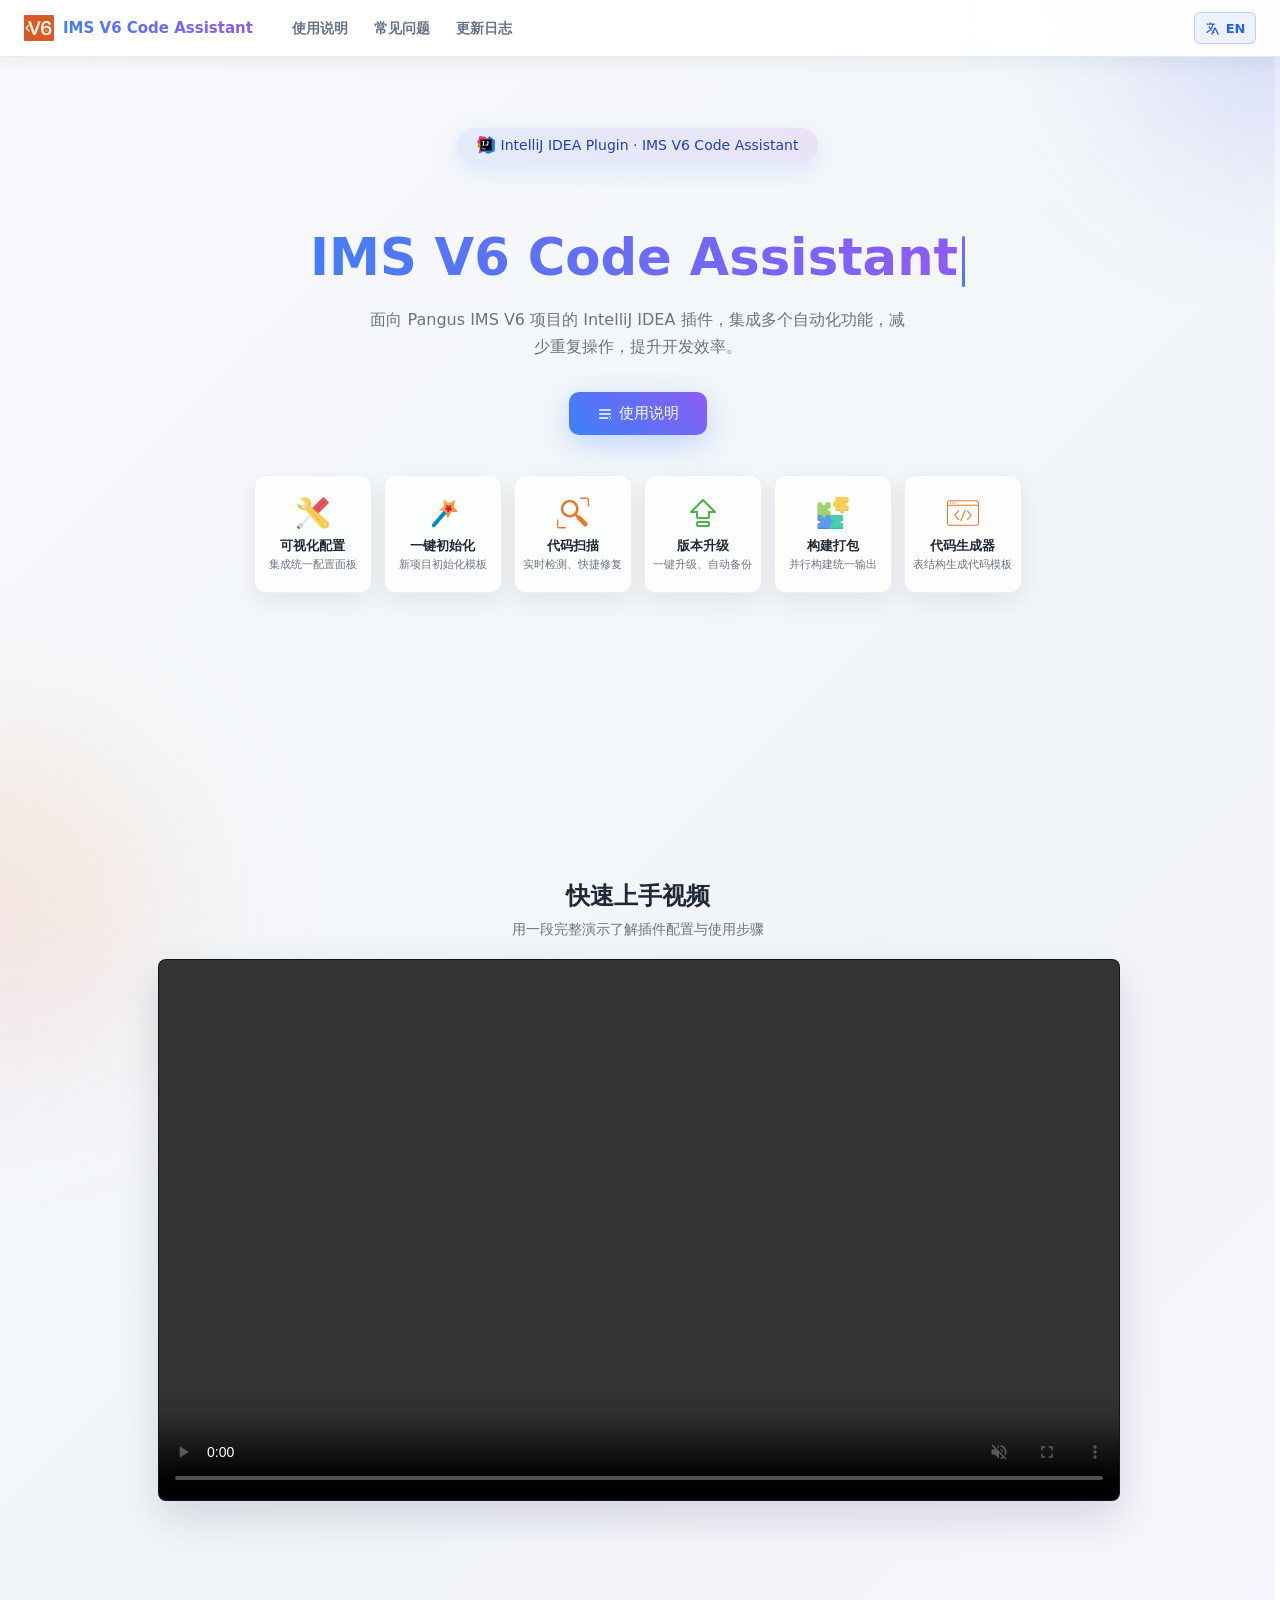
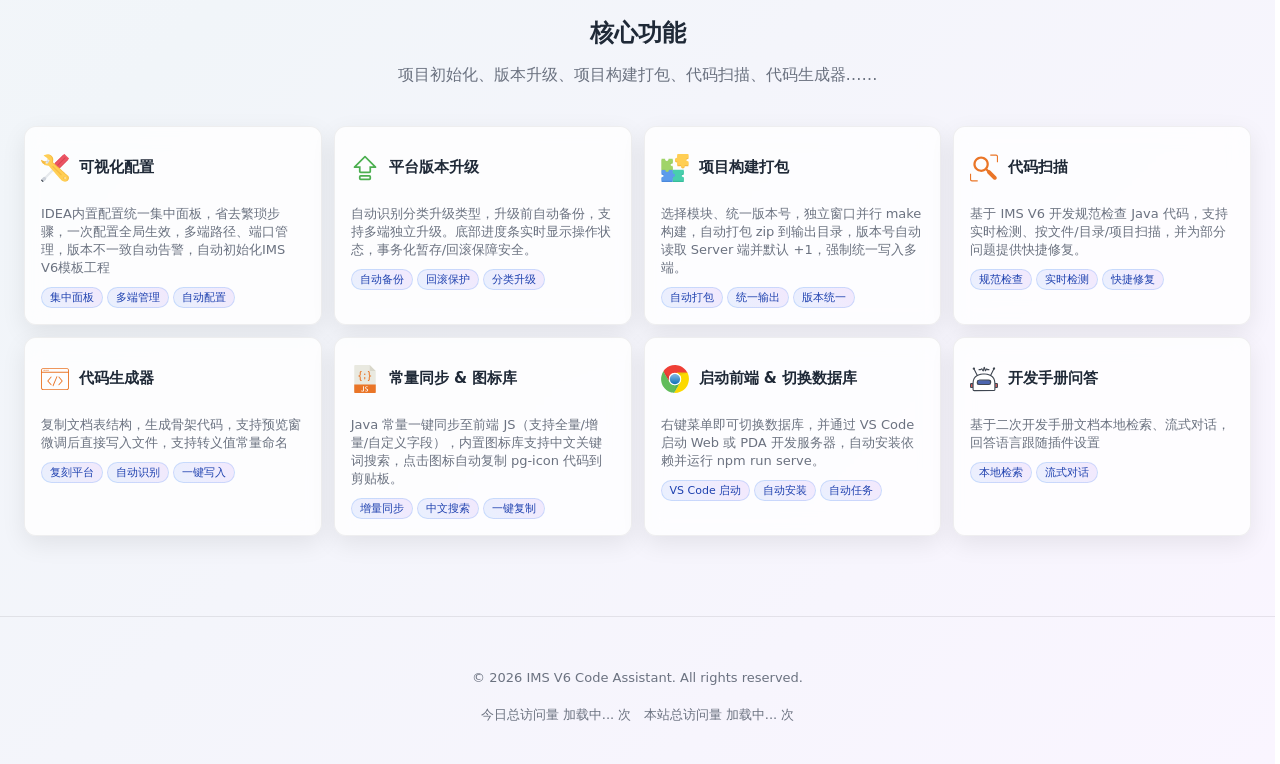
==== commit a351639e: "Add site analytics and visit counters" ====
--- a/index.html
+++ b/index.html
@@ -195,6 +195,11 @@
 <footer class="w-full py-10 mt-8 border-t border-gray-200" role="contentinfo">
     <div class="max-w-6xl mx-auto px-4 flex flex-col items-center justify-center text-center">
         <p class="text-xs" style="color:#6b7280">© 2026 IMS V6 Code Assistant. All rights reserved.</p>
+        <script src="//cdn.busuanzi.cc/busuanzi/3.6.9/busuanzi.min.js" defer></script>
+        <div class="text-xs" style="margin-top:8px;color:#6b7280">
+            今日总访问量 <span id="busuanzi_today_pv">加载中...</span> 次&nbsp;&nbsp;
+            本站总访问量 <span id="busuanzi_site_pv">加载中...</span> 次
+        </div>
     </div>
 </footer>
 
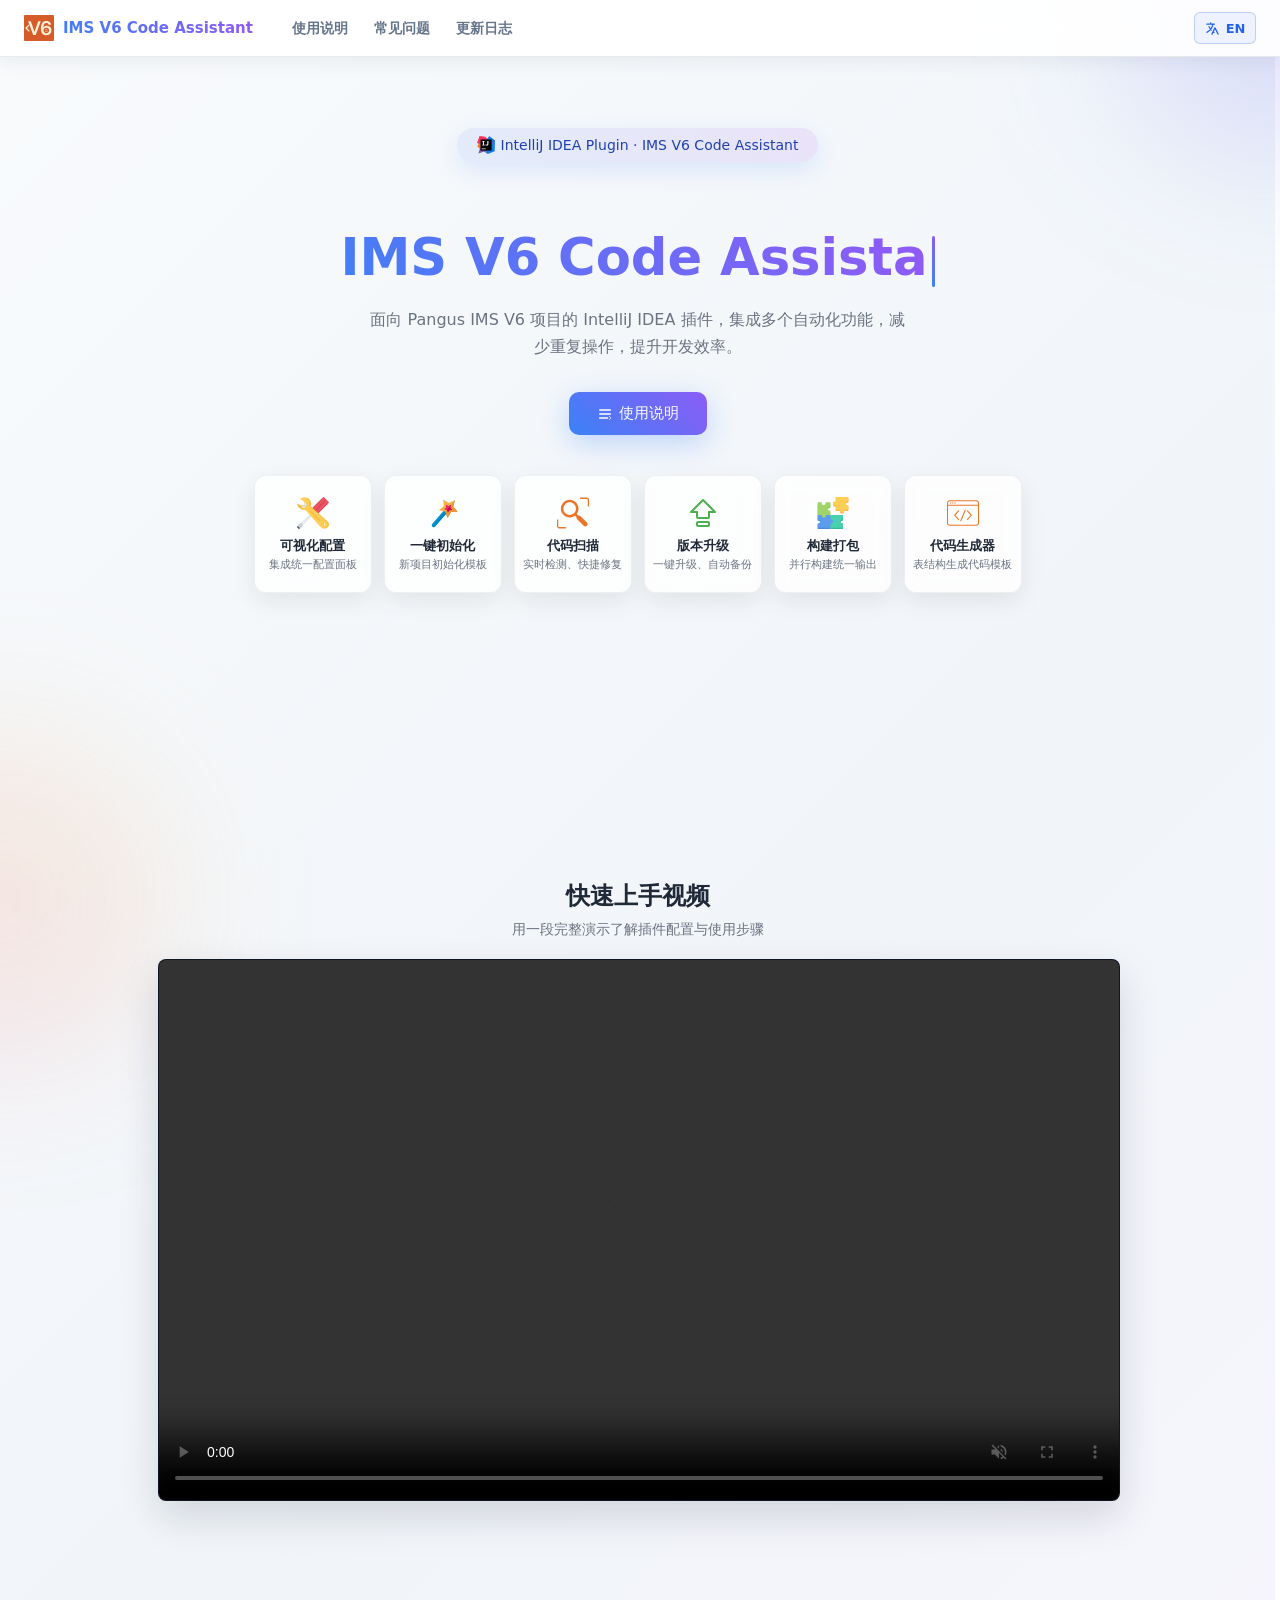
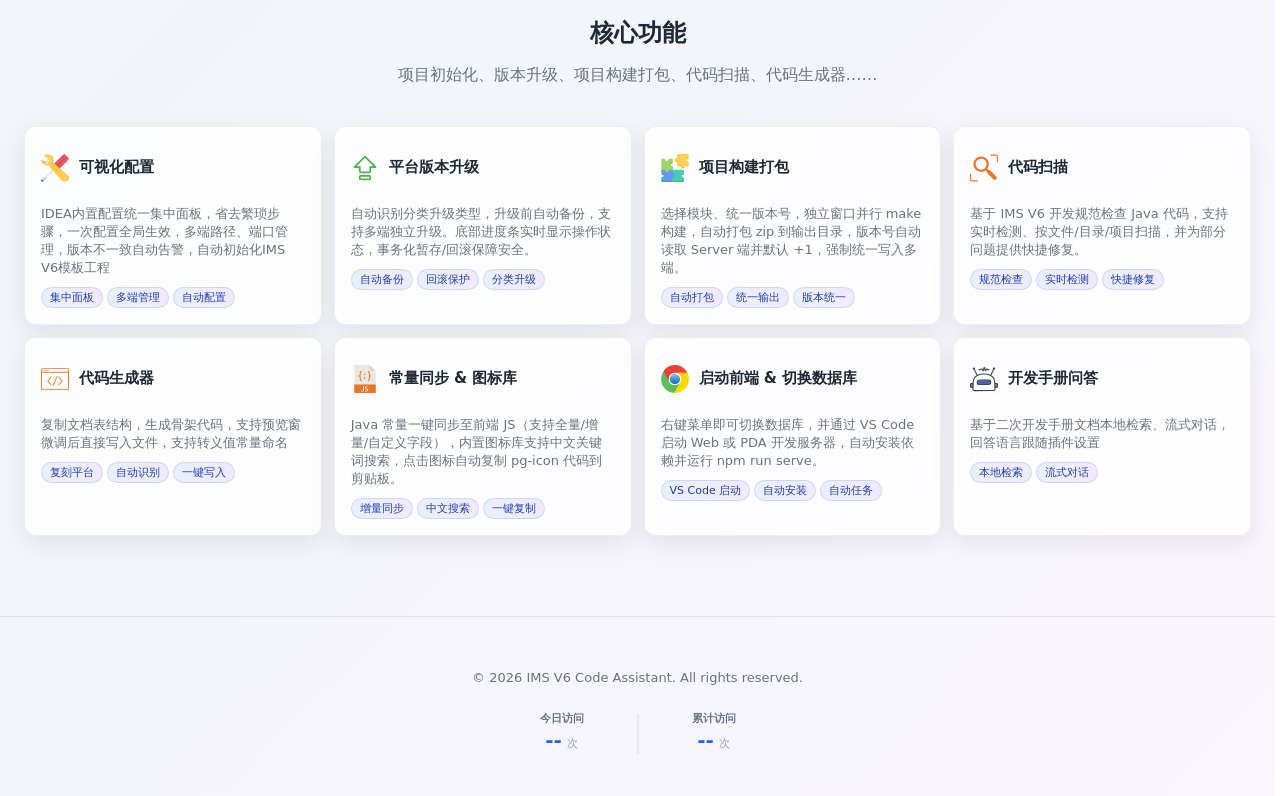
==== commit e6fc662a: "Polish footer visit counters" ====
--- a/index.html
+++ b/index.html
@@ -196,10 +196,16 @@
     <div class="max-w-6xl mx-auto px-4 flex flex-col items-center justify-center text-center">
         <p class="text-xs" style="color:#6b7280">© 2026 IMS V6 Code Assistant. All rights reserved.</p>
         <script src="//cdn.busuanzi.cc/busuanzi/3.6.9/busuanzi.min.js" defer></script>
-        <div class="text-xs" style="margin-top:8px;color:#6b7280">
-            今日总访问量 <span id="busuanzi_today_pv">加载中...</span> 次&nbsp;&nbsp;
-            本站总访问量 <span id="busuanzi_site_pv">加载中...</span> 次
-        </div>
+        <dl class="visit-stats">
+            <div class="visit-stat">
+                <dt class="visit-stat-label" data-zh="今日访问" data-en="Today">今日访问</dt>
+                <dd class="visit-stat-reading"><span class="visit-stat-value" id="busuanzi_today_pv">--</span><span class="visit-stat-unit" data-zh="次" data-en="views">次</span></dd>
+            </div>
+            <div class="visit-stat">
+                <dt class="visit-stat-label" data-zh="累计访问" data-en="All time">累计访问</dt>
+                <dd class="visit-stat-reading"><span class="visit-stat-value" id="busuanzi_site_pv">--</span><span class="visit-stat-unit" data-zh="次" data-en="views">次</span></dd>
+            </div>
+        </dl>
     </div>
 </footer>
 
--- a/shared-nav.css
+++ b/shared-nav.css
@@ -211,3 +211,71 @@
 }
 
 .shared-nav-offset { padding-top: 56px !important; }
+
+.visit-stats {
+    position: relative;
+    width: min(100%, 304px);
+    display: grid;
+    grid-template-columns: repeat(2, minmax(0, 1fr));
+    margin: 14px auto 0;
+    color: #64748b;
+    font-family: system-ui, -apple-system, "Segoe UI", sans-serif;
+    text-align: center;
+}
+
+.visit-stats::after {
+    content: "";
+    position: absolute;
+    top: 2px;
+    bottom: 2px;
+    left: 50%;
+    width: 1px;
+    background: rgba(15, 23, 42, 0.12);
+    transform: translateX(-50%);
+    pointer-events: none;
+}
+
+.visit-stat {
+    min-width: 0;
+    padding: 0 18px;
+}
+
+.visit-stat-label {
+    margin-bottom: 5px;
+    color: #64748b;
+    font-size: 11px;
+    font-weight: 600;
+    line-height: 1.2;
+    letter-spacing: 0;
+}
+
+.visit-stat-reading {
+    min-height: 26px;
+    display: flex;
+    align-items: baseline;
+    justify-content: center;
+    gap: 5px;
+    margin: 0;
+    white-space: nowrap;
+}
+
+.visit-stat-value {
+    color: #2563eb;
+    font-size: 20px;
+    font-weight: 750;
+    line-height: 1;
+    font-variant-numeric: tabular-nums;
+}
+
+.visit-stat-unit {
+    color: #94a3b8;
+    font-size: 11px;
+    font-weight: 500;
+    line-height: 1;
+}
+
+@media (max-width: 420px) {
+    .visit-stats { width: min(100%, 276px); }
+    .visit-stat { padding-inline: 12px; }
+    .visit-stat-value { font-size: 18px; }
+}
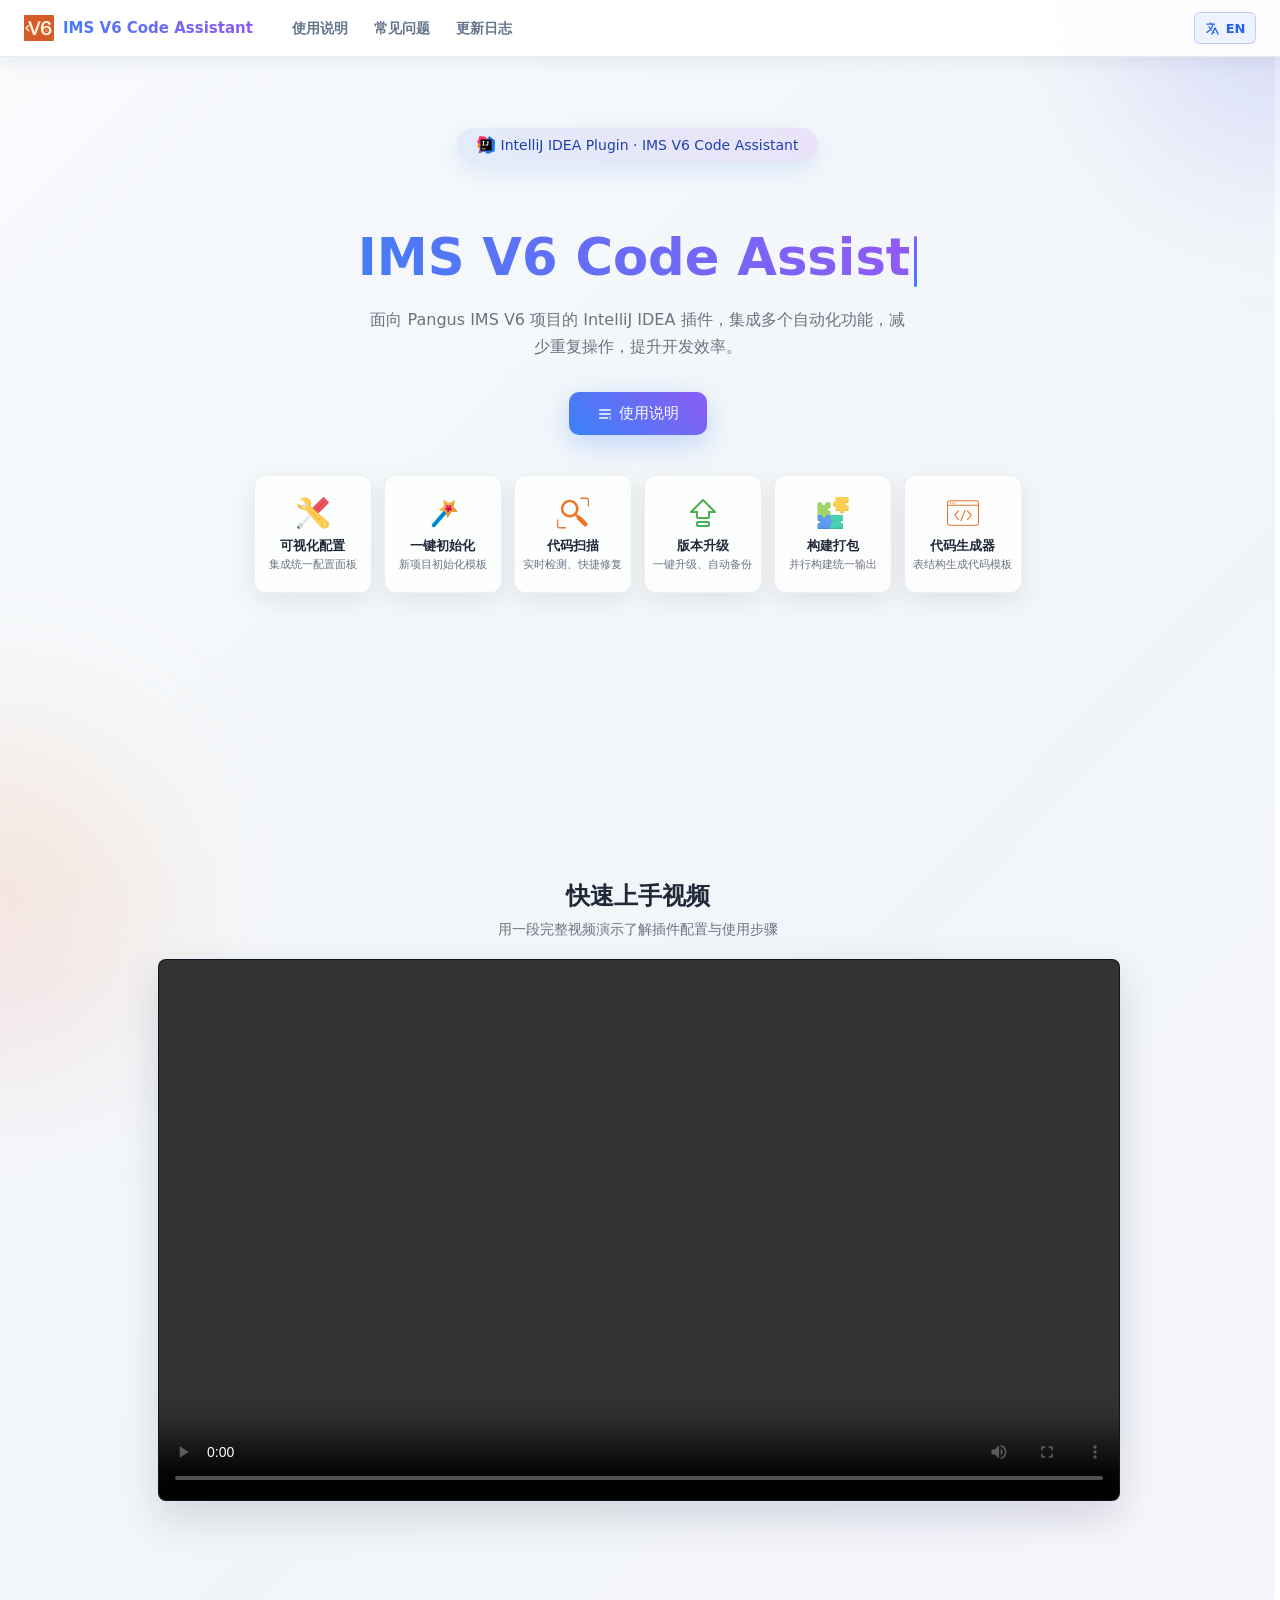
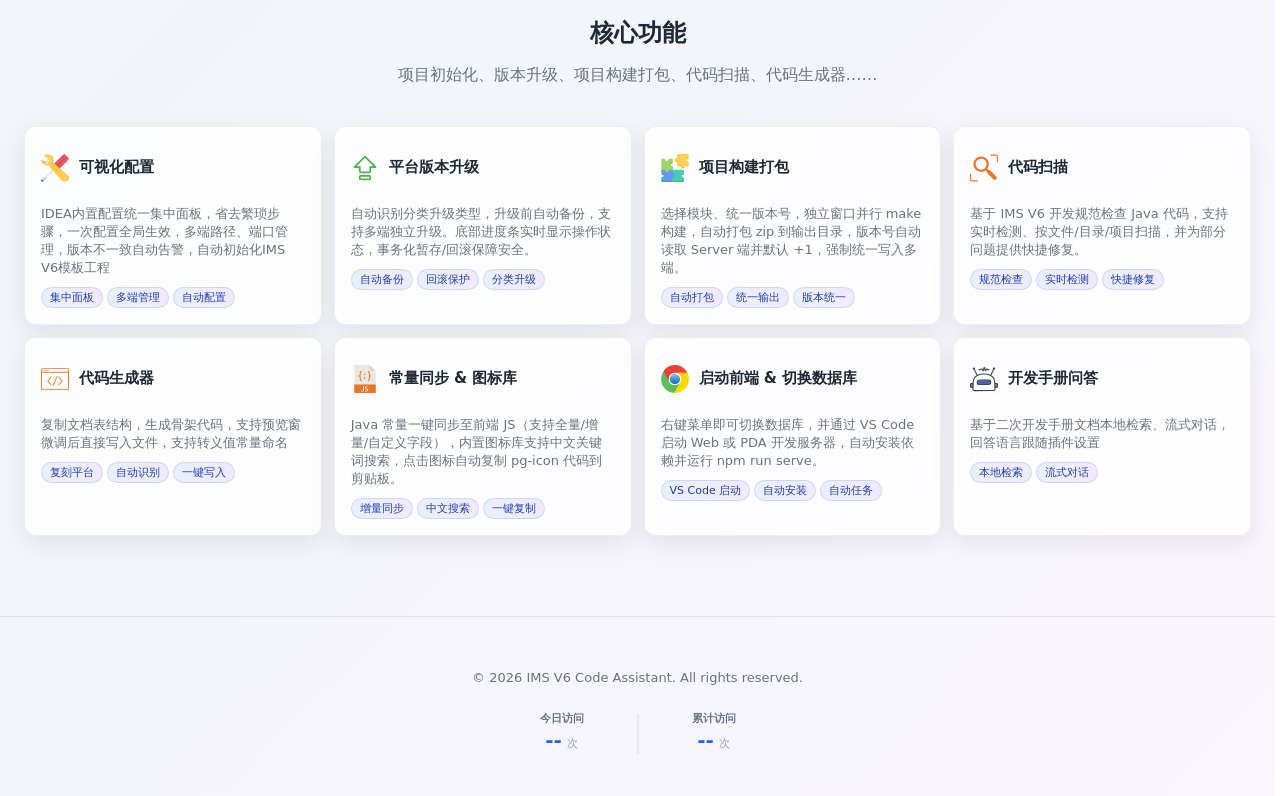
==== commit 7ae8a73d: "fix: preload homepage video without autoplay" ====
--- a/index.html
+++ b/index.html
@@ -76,10 +76,10 @@
     <div class="video-showcase-inner">
         <div class="text-center">
             <h2 id="video-title" class="video-title">快速上手视频</h2>
-            <p class="video-desc">用一段完整演示了解插件配置与使用步骤</p>
+            <p class="video-desc">用一段完整视频演示了解插件配置与使用步骤</p>
         </div>
         <div class="video-frame">
-            <video controls autoplay muted playsinline preload="auto" aria-label="IMS V6 Code Assistant 快速上手视频">
+            <video controls playsinline preload="auto" aria-label="IMS V6 Code Assistant 快速上手视频">
                 <source src="videos/ims-v6-code-assistant-demo.mp4" type="video/mp4">
                 您的浏览器不支持视频播放。
             </video>
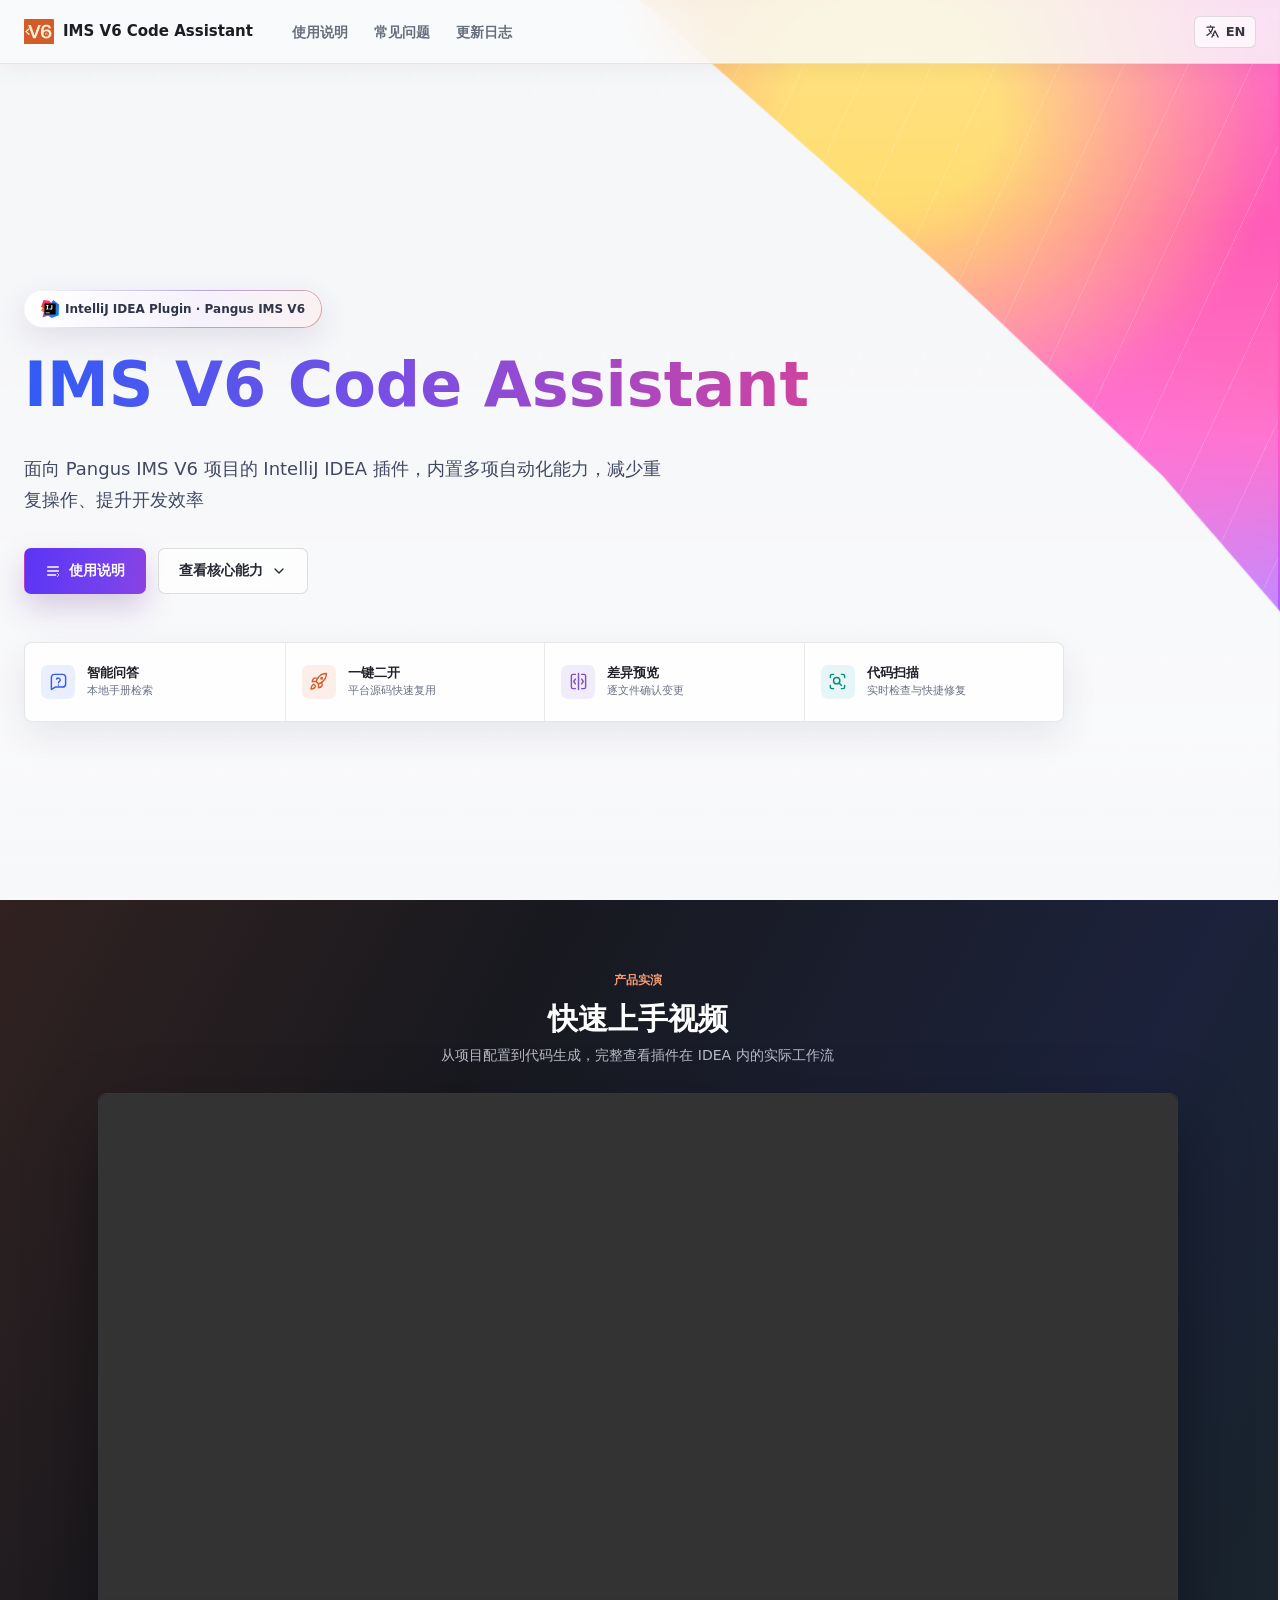
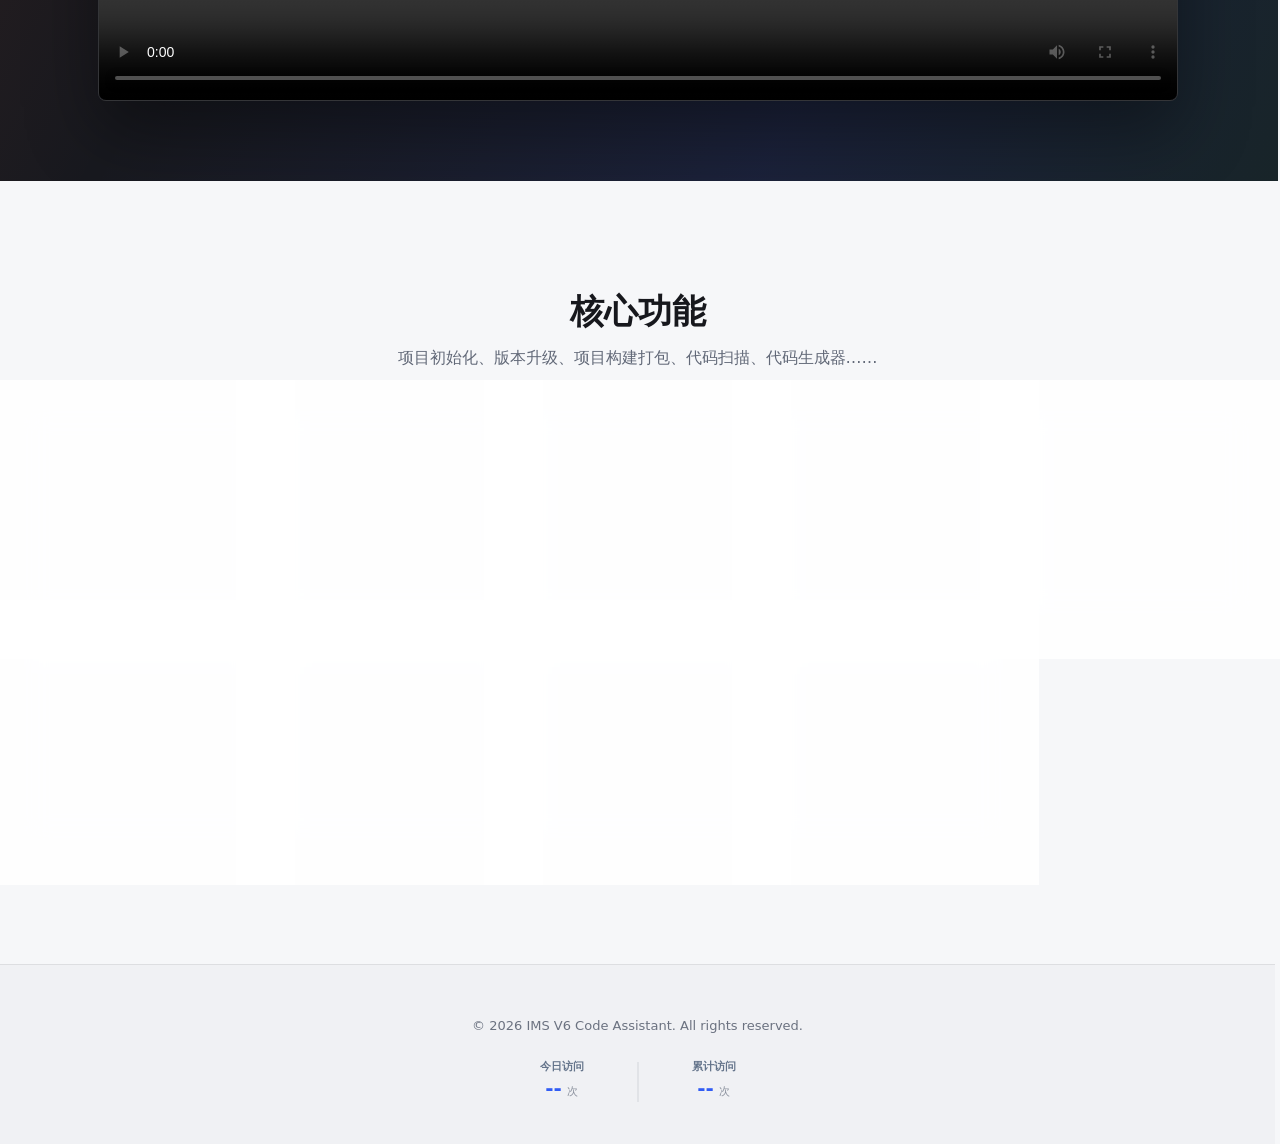
==== commit 6a70e51d: "docs: refresh manual homepage and release notes" ====
--- a/index.html
+++ b/index.html
@@ -5,35 +5,32 @@
 <meta name="viewport" content="width=device-width, initial-scale=1.0">
 <link rel="icon" type="image/svg+xml" href="data:image/svg+xml,%3Csvg xmlns='http://www.w3.org/2000/svg' viewBox='0 0 32 32'%3E%3Crect width='32' height='32' rx='6' fill='%23D55C28'/%3E%3Ctext x='16' y='22' text-anchor='middle' font-family='system-ui,sans-serif' font-weight='bold' font-size='18' fill='%23FDEFD8'%3EV6%3C/text%3E%3C/svg%3E">
 	<title>IMS V6 Code Assistant</title>
-<meta name="description" content="面向 Pangus IMS V6 项目的 IntelliJ IDEA 插件，集成多个自动化功能，减少重复操作，提升开发效率。">
+<meta name="description" content="面向 Pangus IMS V6 项目的 IntelliJ IDEA 插件，内置多项自动化能力，减少重复操作、提升开发效率">
 <link rel="canonical" href="https://custom-sh.github.io/v6-code-assistant-manual/">
 <meta property="og:type" content="website">
 <meta property="og:title" content="IMS V6 Code Assistant">
-<meta property="og:description" content="面向 Pangus IMS V6 项目的 IntelliJ IDEA 插件，集成多个自动化功能，减少重复操作，提升开发效率。">
+<meta property="og:description" content="面向 Pangus IMS V6 项目的 IntelliJ IDEA 插件，内置多项自动化能力，减少重复操作、提升开发效率">
 <meta property="og:url" content="https://custom-sh.github.io/v6-code-assistant-manual/">
-<meta property="og:image" content="https://custom-sh.github.io/v6-code-assistant-manual/share-preview.png">
+<meta property="og:image" content="https://custom-sh.github.io/v6-code-assistant-manual/share-preview-v2.png">
 <meta property="og:image:type" content="image/png">
-<meta property="og:image:width" content="1705">
-<meta property="og:image:height" content="988">
+<meta property="og:image:width" content="1669">
+<meta property="og:image:height" content="833">
 <meta property="og:image:alt" content="IMS V6 Code Assistant">
-<link rel="image_src" href="https://custom-sh.github.io/v6-code-assistant-manual/share-preview.png">
-<meta name="twitter:card" content="summary">
+<link rel="image_src" href="https://custom-sh.github.io/v6-code-assistant-manual/share-preview-v2.png">
+<meta name="twitter:card" content="summary_large_image">
 <meta name="twitter:title" content="IMS V6 Code Assistant">
-<meta name="twitter:description" content="面向 Pangus IMS V6 项目的 IntelliJ IDEA 插件，集成多个自动化功能，减少重复操作，提升开发效率。">
-<meta name="twitter:image" content="https://custom-sh.github.io/v6-code-assistant-manual/share-preview.png">
+<meta name="twitter:description" content="面向 Pangus IMS V6 项目的 IntelliJ IDEA 插件，内置多项自动化能力，减少重复操作、提升开发效率">
+<meta name="twitter:image" content="https://custom-sh.github.io/v6-code-assistant-manual/share-preview-v2.png">
 <link rel="stylesheet" href="site.css">
 <link rel="stylesheet" href="shared-nav.css">
 <script src="shared-nav.js"></script>
 </head>
 <body class="antialiased">
-<div class="bg-orb bg-orb-1"></div>
-<div class="bg-orb bg-orb-2"></div>
-
 <shared-nav current-page="home"></shared-nav>
 
 <main class="shared-nav-offset"><div class="max-w-7xl mx-auto px-6">
 
-<section class="home-hero text-center">
+<section class="home-hero text-center" aria-labelledby="home-title">
     <div class="hero-badge mb-6">
         <svg class="hero-badge-icon" width="64px" height="64px" viewBox="0 0 32 32" fill="none" xmlns="http://www.w3.org/2000/svg">
 
@@ -43,14 +40,15 @@
 
 <g id="SVGRepo_iconCarrier"> <g clip-path="url(#clip0_87_8173)"> <path d="M8.09095 24.9598L0.365234 18.8341L4.20523 11.7026L15.2224 15.9998L8.09095 24.9598Z" fill="url(#paint0_linear_87_8173)"/> <path d="M32.0003 8.54864L31.406 27.0629L19.1088 32.0001L11.7031 27.2458L22.5374 16.0001L17.7831 5.62293L22.0346 0.50293L32.0003 8.54864Z" fill="url(#paint1_linear_87_8173)"/> <path d="M32.0003 8.54864L22.2632 20.0686L17.7832 5.62293L22.0346 0.50293L32.0003 8.54864Z" fill="url(#paint2_linear_87_8173)"/> <path d="M15.4057 26.56L2.56 31.2229L4.61714 24L7.31429 15.1314L0 12.6629L4.61714 0L14.6743 1.23429L24.5486 12.5257L15.4057 26.56Z" fill="url(#paint3_linear_87_8173)"/> <path d="M6.2627 6.17139H26.0113V25.92H6.2627V6.17139Z" fill="#000000"/> <path d="M8.0918 22.2173H15.4975V23.4516H8.0918V22.2173Z" fill="white"/> <path d="M13.4395 10.24V8.73145H9.3252V10.24H10.5138V15.4057H9.3252V16.9143H13.4395V15.4057H12.2966V10.24H13.4395Z" fill="white"/> <path d="M17.3712 17.0514C16.7312 17.0514 16.1826 16.9143 15.7712 16.6857C15.3597 16.4572 14.994 16.1372 14.7197 15.8172L15.8626 14.5372C16.0912 14.8114 16.3197 14.9943 16.5483 15.1314C16.7769 15.2686 17.0512 15.36 17.3254 15.36C17.6454 15.36 17.9197 15.2686 18.1483 15.04C18.3312 14.8114 18.4226 14.4914 18.4226 13.9886V8.73145H20.2512V14.08C20.2512 14.5829 20.2054 14.9943 20.0683 15.36C19.9312 15.7257 19.7483 16 19.474 16.2743C19.2454 16.5029 18.9254 16.7314 18.5597 16.8229C18.194 16.96 17.8283 17.0514 17.3712 17.0514Z" fill="white"/> </g> <defs> <linearGradient id="paint0_linear_87_8173" x1="0.360663" y1="18.3262" x2="15.2301" y2="18.3262" gradientUnits="userSpaceOnUse"> <stop offset="0.258" stop-color="#F97A12"/> <stop offset="0.459" stop-color="#B07B58"/> <stop offset="0.724" stop-color="#577BAE"/> <stop offset="0.91" stop-color="#1E7CE5"/> <stop offset="1" stop-color="#087CFA"/> </linearGradient> <linearGradient id="paint1_linear_87_8173" x1="11.7795" y1="11.3738" x2="36.3084" y2="24.9464" gradientUnits="userSpaceOnUse"> <stop stop-color="#F97A12"/> <stop offset="0.072" stop-color="#CB7A3E"/> <stop offset="0.154" stop-color="#9E7B6A"/> <stop offset="0.242" stop-color="#757B91"/> <stop offset="0.334" stop-color="#537BB1"/> <stop offset="0.432" stop-color="#387CCC"/> <stop offset="0.538" stop-color="#237CE0"/> <stop offset="0.655" stop-color="#147CEF"/> <stop offset="0.792" stop-color="#0B7CF7"/> <stop offset="1" stop-color="#087CFA"/> </linearGradient> <linearGradient id="paint2_linear_87_8173" x1="28.9046" y1="19.6184" x2="22.0758" y2="-0.785756" gradientUnits="userSpaceOnUse"> <stop stop-color="#FE315D"/> <stop offset="0.078" stop-color="#CB417E"/> <stop offset="0.16" stop-color="#9E4E9B"/> <stop offset="0.247" stop-color="#755BB4"/> <stop offset="0.339" stop-color="#5365CA"/> <stop offset="0.436" stop-color="#386DDB"/> <stop offset="0.541" stop-color="#2374E9"/> <stop offset="0.658" stop-color="#1478F3"/> <stop offset="0.794" stop-color="#0B7BF8"/> <stop offset="1" stop-color="#087CFA"/> </linearGradient> <linearGradient id="paint3_linear_87_8173" x1="4.90057" y1="7.53051" x2="25.3824" y2="41.408" gradientUnits="userSpaceOnUse"> <stop stop-color="#FE315D"/> <stop offset="0.04" stop-color="#F63462"/> <stop offset="0.104" stop-color="#DF3A71"/> <stop offset="0.167" stop-color="#C24383"/> <stop offset="0.291" stop-color="#AD4A91"/> <stop offset="0.55" stop-color="#755BB4"/> <stop offset="0.917" stop-color="#1D76ED"/> <stop offset="1" stop-color="#087CFA"/> </linearGradient> <clipPath id="clip0_87_8173"> <rect width="32" height="32" fill="white"/> </clipPath> </defs> </g>
 
-</svg><span>IntelliJ IDEA Plugin · IMS V6 Code Assistant</span>
-    </div>
-    <h1 class="hero-title mb-4" style="color:#1f2937"><span id="typewriterTarget" class="text-gradient"></span><span class="typewriter-cursor"></span></h1>
-    <p class="hero-desc mx-auto mb-8" style="color:#6b7280">面向 Pangus IMS V6 项目的 IntelliJ IDEA 插件，集成多个自动化功能，减少重复操作，提升开发效率。</p>
-    <div class="flex flex-wrap justify-center gap-3 mb-10">
+</svg><span class="hero-badge-text">IntelliJ IDEA Plugin · Pangus IMS V6</span>
+    </div>
+    <h1 id="home-title" class="hero-title mb-4"><span class="text-gradient">IMS V6 Code Assistant</span></h1>
+    <p class="hero-desc mx-auto mb-8">面向 Pangus IMS V6 项目的 IntelliJ IDEA 插件，内置多项自动化能力，减少重复操作、提升开发效率</p>
+    <div class="hero-actions flex flex-wrap justify-center gap-3 mb-10">
         <a href="manual.html" class="btn-hero-primary"><svg class="w-4 h-4" fill="none" stroke="currentColor" viewBox="0 0 24 24"><path stroke-linecap="round" stroke-linejoin="round" stroke-width="2" d="M4 6h16M4 12h16M4 18h12"/><path d="M18 15l3 3-3 3"/></svg><span>使用说明</span></a>
-    </div>
-    <div class="flex justify-center gap-3 max-w-3xl mx-auto flex-wrap">
+        <a href="#features" class="btn-hero-secondary"><span>查看核心能力</span><svg class="w-4 h-4" fill="none" stroke="currentColor" viewBox="0 0 24 24" aria-hidden="true"><path stroke-linecap="round" stroke-linejoin="round" stroke-width="2" d="m6 9 6 6 6-6"/></svg></a>
+    </div>
+    <div class="hero-achievements flex justify-center gap-3 max-w-3xl mx-auto flex-wrap" aria-hidden="true">
         <div class="achievement-item"><div class="achievement-icon achievement-blue animate-float" style="animation-delay:0.0s"><svg class="icon-inline" height="13px" width="13px" version="1.1" id="Layer_1" xmlns="http://www.w3.org/2000/svg" xmlns:xlink="http://www.w3.org/1999/xlink" viewBox="0 0 511.986 511.986" xml:space="preserve" fill="#000000">
 <g id="SVGRepo_bgCarrier" stroke-width="0"/>
 <g id="SVGRepo_tracerCarrier" stroke-linecap="round" stroke-linejoin="round"/>
@@ -70,13 +68,40 @@
 </g>
 </svg></div><h3>代码生成器</h3><p>表结构生成代码模板</p></div>
     </div>
+    <ul class="hero-signals" aria-label="核心能力">
+        <li>
+            <a class="hero-signal-item" href="manual.html#section-knowledge-qa">
+                <span class="hero-signal-icon" aria-hidden="true"><svg viewBox="0 0 24 24" fill="none" stroke="currentColor" stroke-width="1.8" stroke-linecap="round" stroke-linejoin="round"><path d="M21 15a4 4 0 0 1-4 4H8l-5 3V7a4 4 0 0 1 4-4h10a4 4 0 0 1 4 4z"/><path d="M9.5 9a2.5 2.5 0 0 1 4.7 1.2c0 1.8-2.2 2-2.2 3.3M12 16.5h.01"/></svg></span>
+                <span class="hero-signal-copy"><strong>智能问答</strong><small>本地手册检索</small></span>
+            </a>
+        </li>
+        <li>
+            <a class="hero-signal-item" href="manual.html#section-customization">
+                <span class="hero-signal-icon" aria-hidden="true"><svg viewBox="0 0 24 24" fill="none" stroke="currentColor" stroke-width="1.8" stroke-linecap="round" stroke-linejoin="round"><path d="M4.5 16.5c-1.5 1.26-2 5-2 5s3.74-.5 5-2c.71-.84.7-2.13-.09-2.91a2.18 2.18 0 0 0-2.91-.09z"/><path d="m12 15-3-3a22 22 0 0 1 2-3.95A12.87 12.87 0 0 1 22 2c0 2.72-.78 7.5-6.05 11A22.35 22.35 0 0 1 12 15z"/><path d="M9 12H4s.55-3.03 2-4c1.62-1.08 5 0 5 0M12 15v5s3.03-.55 4-2c1.08-1.62 0-5 0-5"/><circle cx="16" cy="8" r="1"/></svg></span>
+                <span class="hero-signal-copy"><strong>一键二开</strong><small>平台源码快速复用</small></span>
+            </a>
+        </li>
+        <li>
+            <a class="hero-signal-item" href="manual.html#section-diff-preview">
+                <span class="hero-signal-icon" aria-hidden="true"><svg viewBox="0 0 24 24" fill="none" stroke="currentColor" stroke-width="1.8" stroke-linecap="round" stroke-linejoin="round"><path d="M8 3H5a2 2 0 0 0-2 2v14a2 2 0 0 0 2 2h3M16 3h3a2 2 0 0 1 2 2v14a2 2 0 0 1-2 2h-3M12 2v20"/><path d="m8 9-2 3 2 3M16 9l2 3-2 3"/></svg></span>
+                <span class="hero-signal-copy"><strong>差异预览</strong><small>逐文件确认变更</small></span>
+            </a>
+        </li>
+        <li>
+            <a class="hero-signal-item" href="manual.html#section-scan">
+                <span class="hero-signal-icon" aria-hidden="true"><svg viewBox="0 0 24 24" fill="none" stroke="currentColor" stroke-width="1.8" stroke-linecap="round" stroke-linejoin="round"><path d="M3 7V5a2 2 0 0 1 2-2h2M17 3h2a2 2 0 0 1 2 2v2M21 17v2a2 2 0 0 1-2 2h-2M7 21H5a2 2 0 0 1-2-2v-2"/><circle cx="11" cy="11" r="4"/><path d="m14 14 3 3"/></svg></span>
+                <span class="hero-signal-copy"><strong>代码扫描</strong><small>实时检查与快捷修复</small></span>
+            </a>
+        </li>
+    </ul>
 </section>
 
 <section class="video-showcase" aria-labelledby="video-title">
     <div class="video-showcase-inner">
         <div class="text-center">
+            <p class="section-kicker">产品实演</p>
             <h2 id="video-title" class="video-title">快速上手视频</h2>
-            <p class="video-desc">用一段完整视频演示了解插件配置与使用步骤</p>
+            <p class="video-desc">从项目配置到代码生成，完整查看插件在 IDEA 内的实际工作流</p>
         </div>
         <div class="video-frame">
             <video controls playsinline preload="auto" aria-label="IMS V6 Code Assistant 快速上手视频">
@@ -90,7 +115,7 @@
 <section id="features" class="py-12 scroll-mt-16">
     <h2 class="text-2xl font-bold mb-3 text-center" style="color:#1f2937">核心功能</h2>
     <p class="text-center mb-10 max-w-2xl mx-auto" style="color:#6b7280">项目初始化、版本升级、项目构建打包、代码扫描、代码生成器……</p>
-    <div class="grid grid-cols-1 md:grid-cols-2 lg:grid-cols-4 gap-3">
+    <div class="home-feature-grid grid grid-cols-1 md:grid-cols-2 lg:grid-cols-4 gap-3">
         <div class="glass-card rounded-xl p-4 cursor-pointer group" data-manual="settings">
             <div class="flex items-center gap-2.5 mb-2.5">
                 <div class="feature-icon-wrap"><svg class="icon-inline" height="13px" width="13px" version="1.1" id="Layer_1" xmlns="http://www.w3.org/2000/svg" xmlns:xlink="http://www.w3.org/1999/xlink" viewBox="0 0 511.986 511.986" xml:space="preserve" fill="#000000">
@@ -162,28 +187,31 @@
   </g>
  </g>
 </svg></div>
-                <h3 class="font-semibold text-sm group-hover:text-blue-600 transition-colors" style="color:#1f2937">常量同步 & 图标库</h3>
-            </div>
-            <p class="text-xs mb-2.5 whitespace-pre-line" style="color:#6b7280">Java 常量一键同步至前端 JS（支持全量/增量/自定义字段），内置图标库支持中文关键词搜索，点击图标自动复制 pg-icon 代码到剪贴板。</p>
-            <div class="flex flex-wrap gap-1"><span class="pill-badge px-2 py-0.5 rounded-full text-2xs">增量同步</span><span class="pill-badge px-2 py-0.5 rounded-full text-2xs">中文搜索</span><span class="pill-badge px-2 py-0.5 rounded-full text-2xs">一键复制</span></div>
-        </div><div class="glass-card rounded-xl p-4 cursor-pointer group" data-manual="server">
-            <div class="flex items-center gap-2.5 mb-2.5">
-                <div class="feature-icon-wrap"><svg class="icon-inline" width="14px" height="14px" viewBox="-0.5 0 257 257" version="1.1" xmlns="http://www.w3.org/2000/svg" xmlns:xlink="http://www.w3.org/1999/xlink" preserveAspectRatio="xMidYMid" fill="#000000">
-<g id="SVGRepo_bgCarrier" stroke-width="0"/>
-<g id="SVGRepo_tracerCarrier" stroke-linecap="round" stroke-linejoin="round"/>
-<g id="SVGRepo_iconCarrier"> <defs> <linearGradient x1="49.9976632%" y1="0.70578635%" x2="49.9976632%" y2="96.9898739%" id="linearGradient-1"> <stop stop-color="#86BBE5" offset="0%"> </stop> <stop stop-color="#1072BA" offset="100%"> </stop> </linearGradient> </defs> <g> <path d="M127.788721,0.035213205 C127.788721,0.035213205 203.109766,-3.34525447 243.041541,72.3631362 L121.379917,72.3631362 C121.379917,72.3631362 98.4209078,71.6236589 78.8071527,99.477304 C73.1730399,111.168088 67.1163686,123.211004 73.9125172,146.944704 C64.1232462,130.359285 21.9378267,56.9045392 21.9378267,56.9045392 C21.9378267,56.9045392 51.6929849,3.02833563 127.788721,0.035213205 L127.788721,0.035213205 Z" fill="#EF3F36"> </path> <path d="M239.132875,192.228886 C239.132875,192.228886 204.377442,259.169188 118.87978,255.859147 C129.443741,237.583494 179.728198,150.501238 179.728198,150.501238 C179.728198,150.501238 191.876754,130.993122 177.544979,100.075928 C170.255846,89.335901 162.82586,78.1028886 138.88088,72.1166437 C158.142503,71.9405777 242.830261,72.1166437 242.830261,72.1166437 C242.830261,72.1166437 274.557359,124.830812 239.132875,192.228886 L239.132875,192.228886 Z" fill="#FCD900"> </path> <path d="M16.9727648,192.757084 C16.9727648,192.757084 -23.6280605,129.197249 22.0082531,56.7988996 C32.5370014,75.074553 82.821458,162.156809 82.821458,162.156809 C82.821458,162.156809 93.6671252,182.439615 127.577442,185.46795 C140.500688,184.517194 153.952132,183.70729 171.136176,165.995048 C161.663824,182.756534 119.161486,256 119.161486,256 C119.161486,256 57.6088033,257.126823 16.9727648,192.757084 L16.9727648,192.757084 Z" fill="#61BC5B"> </path> <path d="M118.844567,256.492985 L135.958184,185.080605 C135.958184,185.080605 154.762036,183.601651 170.537552,166.311967 C160.748281,183.531224 118.844567,256.492985 118.844567,256.492985 L118.844567,256.492985 Z" fill="#5AB055"> </path> <path d="M70.4616231,129.056396 C70.4616231,97.5757909 95.9911967,72.0462173 127.471802,72.0462173 C158.952407,72.0462173 184.481981,97.5757909 184.481981,129.056396 C184.481981,160.537001 158.952407,186.066575 127.471802,186.066575 C95.9911967,186.031362 70.4616231,160.537001 70.4616231,129.056396 L70.4616231,129.056396 Z" fill="#FFFFFF"> </path> <path d="M80.0044017,129.056396 C80.0044017,102.857772 101.237964,81.5889959 127.471802,81.5889959 C153.670426,81.5889959 174.939202,102.822558 174.939202,129.056396 C174.939202,155.255021 153.70564,176.523796 127.471802,176.523796 C101.273177,176.523796 80.0044017,155.255021 80.0044017,129.056396 L80.0044017,129.056396 Z" fill="url(#linearGradient-1)"> </path> <path d="M242.795048,72.1518569 L172.333425,92.8220083 C172.333425,92.8220083 161.699037,77.2225585 138.845667,72.1518569 C158.670702,72.0462173 242.795048,72.1518569 242.795048,72.1518569 L242.795048,72.1518569 Z" fill="#EACA05"> </path> <path d="M72.5392022,144.338927 C62.6442916,127.190096 21.9378267,56.9045392 21.9378267,56.9045392 L74.1237964,108.527098 C74.1237964,108.527098 68.7713893,119.548831 70.778542,135.324347 L72.5392022,144.338927 L72.5392022,144.338927 Z" fill="#DF3A32"> </path> </g> </g>
-</svg></div>
-                <h3 class="font-semibold text-sm group-hover:text-blue-600 transition-colors" style="color:#1f2937">启动前端 & 切换数据库</h3>
-            </div>
-            <p class="text-xs mb-2.5 whitespace-pre-line" style="color:#6b7280">右键菜单即可切换数据库，并通过 VS Code 启动 Web 或 PDA 开发服务器，自动安装依赖并运行 npm run serve。</p>
-            <div class="flex flex-wrap gap-1"><span class="pill-badge px-2 py-0.5 rounded-full text-2xs">VS Code 启动</span><span class="pill-badge px-2 py-0.5 rounded-full text-2xs">自动安装</span><span class="pill-badge px-2 py-0.5 rounded-full text-2xs">自动任务</span></div>
-        </div><div class="glass-card rounded-xl p-4 cursor-pointer group" data-manual="ai">
+                <h3 class="font-semibold text-sm group-hover:text-blue-600 transition-colors" style="color:#1f2937">开发辅助工具</h3>
+            </div>
+            <p class="text-xs mb-2.5 whitespace-pre-line" style="color:#6b7280">常量一键同步至前端，内置图标库支持搜索与复制；还可通过右键菜单启动前端服务、切换数据库。</p>
+            <div class="flex flex-wrap gap-1"><span class="pill-badge px-2 py-0.5 rounded-full text-2xs">常量同步</span><span class="pill-badge px-2 py-0.5 rounded-full text-2xs">图标库</span><span class="pill-badge px-2 py-0.5 rounded-full text-2xs">启动前端</span><span class="pill-badge px-2 py-0.5 rounded-full text-2xs">切换数据库</span></div>
+        </div><div class="glass-card rounded-xl p-4 cursor-pointer group" data-manual="knowledge-qa">
             <div class="flex items-center gap-2.5 mb-2.5">
                 <div class="feature-icon-wrap"><svg class="icon-inline" width="16px" height="16px" viewBox="0 -77.5 1179 1179" class="icon"  version="1.1" xmlns="http://www.w3.org/2000/svg"><path d="M597.215632 994.574713h403.714943s43.549425-8.945287 43.549425-114.64092 94.16092-577.677241-459.976092-577.677241-457.151264 541.425287-457.151264 541.425287-25.423448 160.77977 54.848735 157.013333 415.014253-6.12046 415.014253-6.120459z" fill="#FFFFFF" /><path d="M1071.786667 712.798161h72.503908v136.297931h-72.503908zM36.016552 712.798161h72.503908v136.297931H36.016552z" fill="#EA5D5C" /><path d="M305.68366 559.40926l556.254412-1.165018 0.398364 190.20464-556.254412 1.165018-0.398364-190.20464Z" fill="#4C66AF" /><path d="M1129.931034 680.312644h-59.556781c-3.295632-152.069885-67.56046-258.942529-172.079081-324.384368l115.347127-238.462529a47.08046 47.08046 0 1 0-42.372414-20.48l-114.640919 236.57931a625.934713 625.934713 0 0 0-269.30023-53.200919 625.228506 625.228506 0 0 0-270.006437 54.848736l-115.817931-235.402299a47.08046 47.08046 0 1 0-42.372414 20.715402l117.701149 238.462529c-103.812414 65.441839-167.135632 173.02069-169.960459 324.61977H47.786667a47.08046 47.08046 0 0 0-47.08046 47.08046v117.701149a47.08046 47.08046 0 0 0 47.08046 47.08046h58.615172v57.908965a70.62069 70.62069 0 0 0 70.62069 70.62069l823.908046-1.647816a70.62069 70.62069 0 0 0 70.620689-70.62069v-57.908965h59.085977a47.08046 47.08046 0 0 0 47.08046-47.08046v-117.701149A47.08046 47.08046 0 0 0 1129.931034 680.312644zM94.16092 847.212874H47.08046v-117.70115h47.08046v117.70115z m929.83908 103.106206a23.54023 23.54023 0 0 1-23.54023 23.54023l-823.908046 1.647816a23.54023 23.54023 0 0 1-23.54023-23.540229v-258.942529c0-329.563218 303.668966-365.57977 434.788046-365.815173s435.494253 34.604138 436.20046 363.931954z m105.46023-105.224827h-47.08046v-117.70115h47.08046v117.70115z" fill="#3F4651" /><path d="M464.684138 135.827126l22.363218-19.53839 40.018391 62.381609a30.131494 30.131494 0 0 0 25.423448 13.888735h2.824828a30.131494 30.131494 0 0 0 25.188046-19.067586l20.715402-79.095172 21.186207 74.387126v2.118621a30.366897 30.366897 0 0 0 52.494713 6.826667l30.366896-57.202759 13.182529 12.947126a30.131494 30.131494 0 0 0 21.186207 8.709886h57.673563a23.54023 23.54023 0 0 0 23.54023-23.54023 23.54023 23.54023 0 0 0-23.54023-23.54023h-50.140689l-23.54023-23.54023a30.366897 30.366897 0 0 0-45.668046 3.766437l-21.42161 40.01839L629.465747 19.302989a30.131494 30.131494 0 0 0-28.012873-19.067587 30.131494 30.131494 0 0 0-28.012874 19.067587l-26.60046 101.693793-29.660689-47.08046a30.366897 30.366897 0 0 0-20.48-13.653333 30.837701 30.837701 0 0 0-23.54023 6.826666l-32.250115 28.248276h-60.027586a23.54023 23.54023 0 0 0-23.54023 23.54023 23.54023 23.54023 0 0 0 23.54023 23.54023h66.148046a31.308506 31.308506 0 0 0 17.655172-6.591265zM776.121379 532.950805H404.421149A121.232184 121.232184 0 0 0 282.482759 639.352644a117.701149 117.701149 0 0 0 117.701149 129.000459h371.70023a121.232184 121.232184 0 0 0 121.938391-106.401839 117.701149 117.701149 0 0 0-117.70115-129.000459z m0 188.321839H402.302529a72.503908 72.503908 0 0 1-72.268506-56.496552 70.62069 70.62069 0 0 1 68.972874-84.744828h373.81885a72.503908 72.503908 0 0 1 72.268506 56.496552 70.62069 70.62069 0 0 1-68.502069 84.744828z" fill="#3F4651" /></svg></div>
-                <h3 class="font-semibold text-sm group-hover:text-blue-600 transition-colors" style="color:#1f2937">开发手册问答</h3>
-            </div>
-            <p class="text-xs mb-2.5 whitespace-pre-line" style="color:#6b7280">基于二次开发手册文档本地检索、流式对话，回答语言跟随插件设置</p>
-            <div class="flex flex-wrap gap-1"><span class="pill-badge px-2 py-0.5 rounded-full text-2xs">本地检索</span><span class="pill-badge px-2 py-0.5 rounded-full text-2xs">流式对话</span></div>
+                <h3 class="font-semibold text-sm group-hover:text-blue-600 transition-colors" style="color:#1f2937">AI 开发助手</h3>
+            </div>
+            <p class="text-xs mb-2.5 whitespace-pre-line" style="color:#6b7280">基于开发手册本地检索开展智能问答，并支持在 IDEA 内进行流式 AI 会话，回答语言跟随插件设置。</p>
+            <div class="flex flex-wrap gap-1"><span class="pill-badge px-2 py-0.5 rounded-full text-2xs">本地检索</span><span class="pill-badge px-2 py-0.5 rounded-full text-2xs">手册问答</span><span class="pill-badge px-2 py-0.5 rounded-full text-2xs">语言跟随</span></div>
+        </div><div class="glass-card rounded-xl p-4 cursor-pointer group" data-manual="customization">
+            <div class="flex items-center gap-2.5 mb-2.5">
+                <div class="feature-icon-wrap"><svg viewBox="0 0 24 24" fill="none" stroke="#ea7527" stroke-width="1.8" stroke-linecap="round" stroke-linejoin="round" aria-hidden="true"><path d="M4.5 16.5c-1.5 1.26-2 5-2 5s3.74-.5 5-2c.71-.84.7-2.13-.09-2.91a2.18 2.18 0 0 0-2.91-.09z"/><path d="m12 15-3-3a22 22 0 0 1 2-3.95A12.87 12.87 0 0 1 22 2c0 2.72-.78 7.5-6.05 11A22.35 22.35 0 0 1 12 15z"/><path d="M9 12H4s.55-3.03 2-4c1.62-1.08 5 0 5 0M12 15v5s3.03-.55 4-2c1.08-1.62 0-5 0-5"/><circle cx="16" cy="8" r="1"/></svg></div>
+                <h3 class="font-semibold text-sm group-hover:text-blue-600 transition-colors" style="color:#1f2937">一键二开</h3>
+            </div>
+            <p class="text-xs mb-2.5 whitespace-pre-line" style="color:#6b7280">按菜单名称或编码检索平台功能，预览相关源码并选择导入，自动完成项目化转换。</p>
+            <div class="flex flex-wrap gap-1"><span class="pill-badge px-2 py-0.5 rounded-full text-2xs">菜单检索</span><span class="pill-badge px-2 py-0.5 rounded-full text-2xs">源码预览</span><span class="pill-badge px-2 py-0.5 rounded-full text-2xs">选择导入</span></div>
+        </div><div class="glass-card rounded-xl p-4 cursor-pointer group" data-manual="diff-preview">
+            <div class="flex items-center gap-2.5 mb-2.5">
+                <div class="feature-icon-wrap"><svg viewBox="0 0 24 24" fill="none" stroke="#3b82f6" stroke-width="1.8" stroke-linecap="round" stroke-linejoin="round" aria-hidden="true"><path d="M8 3H5a2 2 0 0 0-2 2v14a2 2 0 0 0 2 2h3M16 3h3a2 2 0 0 1 2 2v14a2 2 0 0 1-2 2h-3M12 2v20"/><path d="m8 9-2 3 2 3M16 9l2 3-2 3"/></svg></div>
+                <h3 class="font-semibold text-sm group-hover:text-blue-600 transition-colors" style="color:#1f2937">源码差异预览</h3>
+            </div>
+            <p class="text-xs mb-2.5 whitespace-pre-line" style="color:#6b7280">导入前逐文件确认新增与修改内容，已有文件可进入 IDEA 原生差异窗口核对后再应用。</p>
+            <div class="flex flex-wrap gap-1"><span class="pill-badge px-2 py-0.5 rounded-full text-2xs">变更标记</span><span class="pill-badge px-2 py-0.5 rounded-full text-2xs">原生 Diff</span><span class="pill-badge px-2 py-0.5 rounded-full text-2xs">手动调整</span></div>
         </div>
     </div>
 </section>
--- a/site.css
+++ b/site.css
@@ -5,24 +5,6 @@
     margin: 0; padding: 0; overflow-x: hidden;
     font-family: system-ui, -apple-system, sans-serif;
     min-height: 100vh;
-}
-.bg-orb {
-    position: fixed; border-radius: 50%;
-    filter: blur(80px); pointer-events: none;
-    animation: pulse 4s ease-in-out infinite;
-}
-.bg-orb-1 {
-    top: -160px; right: -160px;
-    width: 320px; height: 320px;
-    background: linear-gradient(45deg, rgba(59,130,246,0.18), rgba(147,51,234,0.18));
-    z-index: -1;
-}
-.bg-orb-2 {
-    bottom: -160px; left: -160px;
-    width: 320px; height: 320px;
-    background: linear-gradient(45deg, rgba(236,72,153,0.16), rgba(251,191,36,0.16));
-    z-index: -2;
-    animation-delay: 2s;
 }
 .glass-card {
     background: rgba(255,255,255,0.8);
@@ -92,7 +74,6 @@
 details summary { list-style: none; }
 .animate-float { animation: float 3s ease-in-out infinite; }
 @keyframes float { 0%, 100% { transform: translateY(0px); } 50% { transform: translateY(-8px); } }
-@keyframes pulse { 0%, 100% { opacity: 1; } 50% { opacity: 0.5; } }
 @keyframes gradient { 0% { background-position: 0% 50%; } 50% { background-position: 100% 50%; } 100% { background-position: 0% 50%; } }
 .hero-badge {
     display: inline-flex; align-items: center; gap: 6px;
@@ -156,13 +137,6 @@
 }
 .btn-hero-primary:hover { transform: translateY(-2px) scale(1.04); box-shadow: 0 16px 40px rgba(59, 130, 246, 0.4); }
 .btn-hero-primary svg { width: 16px; height: 16px; }
-.typewriter-cursor {
-    display: inline-block; width: 3px; height: 1em;
-    background: linear-gradient(45deg, #3b82f6, #8b5cf6);
-    margin-left: 4px; vertical-align: text-bottom;
-    animation: blink 0.8s step-end infinite; border-radius: 2px;
-}
-@keyframes blink { 0%, 100% { opacity: 1; } 50% { opacity: 0; } }
 .back-to-top {
     position: fixed; right: 20px; bottom: 20px;
     width: 40px; height: 40px; border-radius: 50%;
@@ -225,7 +199,7 @@
 .text-2xs { font-size:11px; }
 .font-bold { font-weight:700; } .font-semibold { font-weight:600; }
 .font-medium { font-weight:500; }
-.tracking-tight { letter-spacing:-0.025em; }
+.tracking-tight { letter-spacing:0; }
 .tracking-wider { letter-spacing:0.05em; }
 .uppercase { text-transform:uppercase; }
 .whitespace-pre-line { white-space:pre-line; }
@@ -319,3 +293,586 @@
     .manual-section { padding: 16px; border-radius: 8px; }
     .hero-title { font-size: 2rem; }
 }
+
+/* 2026 Aurora product theme */
+:root {
+    --ink: #17181d;
+    --muted: #626978;
+    --line: rgba(23, 24, 29, 0.1);
+    --surface: #ffffff;
+    --canvas: #f6f7f9;
+    --orange: #e9632e;
+    --coral: #ef7b67;
+    --magenta: #c653a3;
+    --blue: #315cf4;
+    --cyan: #16a89c;
+}
+
+* { box-sizing: border-box; }
+
+body {
+    background: var(--canvas);
+    color: var(--ink);
+}
+
+.tracking-tight,
+.tracking-wider { letter-spacing: 0; }
+
+.home-hero {
+    --aurora-x: 0px;
+    --aurora-y: 0px;
+    position: relative;
+    isolation: isolate;
+    min-height: calc(100vh - 64px);
+    min-height: calc(100svh - 64px);
+    display: flex;
+    flex-direction: column;
+    align-items: flex-start;
+    justify-content: center;
+    padding: 72px 0 24px;
+    text-align: left;
+}
+
+.home-hero::before {
+    content: "";
+    position: absolute;
+    z-index: -2;
+    top: -270px;
+    left: 38%;
+    width: max(880px, 78vw);
+    height: 850px;
+    background:
+        radial-gradient(ellipse at 31% 30%, rgba(255, 222, 126, 0.98) 0 8%, transparent 29%),
+        radial-gradient(ellipse at 68% 40%, rgba(255, 94, 171, 0.96) 0 16%, transparent 45%),
+        linear-gradient(112deg,
+            #ffbe45 2%,
+            #ff7d72 18%,
+            #f45bc2 36%,
+            #765cff 56%,
+            #6aa5ff 74%,
+            #ff6eae 88%,
+            #ff993d 100%);
+    background-size: 130% 130%, 125% 125%, 160% 160%;
+    clip-path: polygon(16% 0, 100% 0, 100% 100%, 86% 100%, 68% 78%, 46% 56%, 0 13%);
+    filter: blur(10px) saturate(122%);
+    opacity: 0.96;
+    transform: translate3d(var(--aurora-x), var(--aurora-y), 0) rotate(3deg) scale(1.04);
+    transform-origin: center;
+    animation: aurora-flow 14s ease-in-out infinite alternate;
+    will-change: transform, background-position;
+}
+
+.home-hero::after {
+    content: "";
+    position: absolute;
+    z-index: -1;
+    inset: -56px calc(50% - 50vw) -24px;
+    background:
+        linear-gradient(180deg, rgba(255,255,255,0.14), transparent 24%, rgba(255,255,255,0.35) 78%, var(--canvas)),
+        repeating-linear-gradient(115deg, rgba(255,255,255,0.15) 0 1px, transparent 1px 58px);
+    pointer-events: none;
+}
+
+@keyframes aurora-flow {
+    0% { background-position: 18% 32%; }
+    50% { background-position: 74% 58%; }
+    100% { background-position: 40% 78%; }
+}
+
+.hero-badge {
+    position: relative;
+    z-index: 1;
+    isolation: isolate;
+    min-height: 38px;
+    max-width: 100%;
+    padding: 8px 16px;
+    border: 1px solid transparent;
+    border-radius: 999px;
+    color: #303447;
+    background:
+        linear-gradient(rgba(255, 255, 255, 0.86), rgba(255, 255, 255, 0.86)) padding-box,
+        linear-gradient(105deg, rgba(255,255,255,0.65), rgba(124,78,228,0.52), rgba(233,99,46,0.62), rgba(49,92,244,0.56), rgba(255,255,255,0.65)) border-box;
+    background-size: 100% 100%, 240% 100%;
+    box-shadow: 0 10px 30px rgba(65, 48, 114, 0.12), inset 0 1px rgba(255,255,255,0.94);
+    backdrop-filter: blur(18px);
+    font-size: 12px;
+    font-weight: 650;
+    overflow: hidden;
+    animation: hero-badge-border 4s ease-in-out infinite;
+}
+
+.hero-badge::after {
+    content: "";
+    position: absolute;
+    z-index: 0;
+    top: -45%;
+    left: -32%;
+    width: 24%;
+    height: 190%;
+    background: linear-gradient(90deg, transparent, rgba(255,255,255,0.82), transparent);
+    filter: blur(1px);
+    transform: skewX(-20deg);
+    pointer-events: none;
+    animation: hero-badge-sheen 3.2s ease-in-out infinite;
+}
+
+@keyframes hero-badge-border {
+    0%, 100% { background-position: 0 0, 0% 50%; }
+    50% { background-position: 0 0, 100% 50%; }
+}
+
+@keyframes hero-badge-sheen {
+    0%, 48% { transform: translateX(0) skewX(-20deg); opacity: 0; }
+    56% { opacity: 1; }
+    78%, 100% { transform: translateX(650%) skewX(-20deg); opacity: 0; }
+}
+
+.hero-badge svg.hero-badge-icon {
+    position: relative;
+    z-index: 1;
+    width: 18px;
+    height: 18px;
+    flex: 0 0 18px;
+}
+.hero-badge-text {
+    position: relative;
+    z-index: 1;
+    min-width: 0;
+    color: #303447;
+    overflow: hidden;
+    text-overflow: ellipsis;
+    white-space: nowrap;
+}
+
+.hero-title {
+    position: relative;
+    z-index: 1;
+    max-width: 820px;
+    min-height: 0;
+    margin-top: 0;
+    color: var(--ink);
+    font-size: 62px;
+    font-weight: 790;
+    line-height: 1.08;
+    letter-spacing: 0;
+}
+
+.text-gradient {
+    background: linear-gradient(90deg, #315cf4 0%, #7c4ee4 22%, #ca43a5 44%, #ed6b32 64%, #4775ef 82%, #315cf4 100%);
+    background-size: 220% 100%;
+    background-clip: text;
+    -webkit-background-clip: text;
+    -webkit-text-fill-color: transparent;
+    animation: hero-spectrum 7s linear infinite;
+}
+
+@keyframes hero-spectrum {
+    from { background-position: 0% 50%; }
+    to { background-position: 220% 50%; }
+}
+
+.hero-desc {
+    position: relative;
+    z-index: 1;
+    max-width: 650px;
+    width: 100%;
+    margin-left: 0 !important;
+    margin-right: 0 !important;
+    color: #414a62 !important;
+    font-size: 18px;
+    line-height: 1.75;
+    overflow-wrap: anywhere;
+}
+
+.hero-actions {
+    position: relative;
+    z-index: 1;
+    justify-content: flex-start !important;
+}
+.btn-hero-primary,
+.btn-hero-secondary {
+    min-height: 46px;
+    padding: 0 20px;
+    border: 1px solid transparent;
+    border-radius: 7px;
+    display: inline-flex;
+    align-items: center;
+    justify-content: center;
+    gap: 8px;
+    font-size: 14px;
+    font-weight: 680;
+    text-decoration: none;
+    transition: transform 180ms ease, box-shadow 180ms ease, border-color 180ms ease, background-color 180ms ease;
+}
+
+.btn-hero-primary {
+    color: #fff;
+    background: linear-gradient(100deg, #5b35f5, #7842ed 48%, #b840c5);
+    background-size: 160% 100%;
+    box-shadow: 0 14px 30px rgba(116, 70, 155, 0.26);
+}
+
+.btn-hero-primary:hover {
+    transform: translateY(-2px);
+    background-position: 100% 50%;
+    box-shadow: 0 18px 38px rgba(116, 70, 155, 0.32);
+}
+
+.btn-hero-secondary {
+    color: #252731;
+    border-color: rgba(23, 24, 29, 0.14);
+    background: rgba(255, 255, 255, 0.7);
+    backdrop-filter: blur(14px);
+}
+
+.btn-hero-secondary:hover {
+    transform: translateY(-2px);
+    border-color: rgba(23, 24, 29, 0.24);
+    background: rgba(255, 255, 255, 0.8);
+}
+
+.btn-hero-primary:focus-visible,
+.btn-hero-secondary:focus-visible,
+.home-feature-grid .glass-card:focus-visible {
+    outline: 3px solid rgba(49, 92, 244, 0.32);
+    outline-offset: 3px;
+}
+
+.hero-achievements { display: none; }
+.hero-signals {
+    position: relative;
+    z-index: 1;
+    width: min(100%, 1040px);
+    max-width: 100%;
+    display: grid;
+    grid-template-columns: repeat(4, minmax(0, 1fr));
+    margin: 8px 0 0;
+    padding: 0;
+    border: 1px solid rgba(23, 24, 29, 0.1);
+    border-radius: 8px;
+    background: rgba(255, 255, 255, 0.78);
+    box-shadow: 0 14px 36px rgba(46, 49, 84, 0.09);
+    backdrop-filter: blur(16px) saturate(115%);
+    overflow: hidden;
+    list-style: none;
+}
+
+.hero-signals li {
+    min-width: 0;
+}
+
+.hero-signals li + li { border-left: 1px solid rgba(23, 24, 29, 0.09); }
+
+.hero-signal-item {
+    min-height: 78px;
+    display: flex;
+    align-items: center;
+    gap: 12px;
+    padding: 14px 16px;
+    color: inherit;
+    text-align: left;
+    text-decoration: none;
+    transition: background-color 160ms ease;
+}
+
+.hero-signal-item:hover { background: rgba(255, 255, 255, 0.66); }
+.hero-signal-item:focus-visible {
+    position: relative;
+    z-index: 1;
+    outline: 3px solid rgba(49, 92, 244, 0.3);
+    outline-offset: -3px;
+}
+
+.hero-signal-icon {
+    width: 34px;
+    height: 34px;
+    flex: 0 0 34px;
+    display: grid;
+    place-items: center;
+    border-radius: 7px;
+    color: #315cf4;
+    background: rgba(49, 92, 244, 0.09);
+}
+.hero-signals li:nth-child(2) .hero-signal-icon { color: #d75d2d; background: rgba(233, 99, 46, 0.1); }
+.hero-signals li:nth-child(3) .hero-signal-icon { color: #8050c6; background: rgba(128, 80, 198, 0.1); }
+.hero-signals li:nth-child(4) .hero-signal-icon { color: #098b80; background: rgba(22, 168, 156, 0.1); }
+.hero-signal-icon svg { width: 19px; height: 19px; }
+
+.hero-signal-copy {
+    min-width: 0;
+    display: grid;
+    gap: 3px;
+}
+.hero-signal-copy strong {
+    color: #202129;
+    font-size: 13px;
+    font-weight: 700;
+    line-height: 1.25;
+}
+.hero-signal-copy small {
+    color: #697184;
+    font-size: 11px;
+    line-height: 1.35;
+    white-space: normal;
+}
+
+.section-kicker {
+    margin: 0 0 10px;
+    color: #f49a75;
+    font-size: 12px;
+    font-weight: 760;
+    letter-spacing: 0;
+}
+
+.section-kicker-light { color: var(--orange); }
+
+.video-showcase {
+    position: relative;
+    width: 100vw;
+    margin-left: calc(50% - 50vw);
+    padding: 72px 24px 80px;
+    color: #fff;
+    background: #18191f;
+    overflow: hidden;
+}
+
+.video-showcase::before {
+    content: "";
+    position: absolute;
+    inset: 0;
+    background: linear-gradient(118deg, rgba(233, 99, 46, 0.12), transparent 32%, rgba(49, 92, 244, 0.13) 70%, rgba(22, 168, 156, 0.08));
+    pointer-events: none;
+}
+
+.video-showcase-inner { position: relative; max-width: 1080px; }
+.video-title { color: #fff; font-size: 30px; }
+.video-desc { max-width: 620px; margin: 0 auto 26px; color: #b9bdc8; }
+.video-showcase-inner,
+.video-desc { width: 100%; }
+.video-desc { overflow-wrap: anywhere; }
+.video-frame {
+    border-color: rgba(255, 255, 255, 0.16);
+    border-radius: 8px;
+    background: #0d0e12;
+    box-shadow: 0 30px 70px rgba(0, 0, 0, 0.38);
+}
+
+#features { padding: 82px 0 92px; }
+#features > h2,
+#manual > h2,
+#faq > h2 {
+    color: var(--ink) !important;
+    font-size: 34px;
+    line-height: 1.2;
+    letter-spacing: 0;
+}
+
+#features > p:not(.section-kicker),
+#manual > p,
+#faq > p { color: var(--muted) !important; }
+
+.home-feature-grid { gap: 14px; }
+.home-feature-grid > .glass-card {
+    position: relative;
+    min-height: 174px;
+    padding: 18px;
+    border: 1px solid var(--line);
+    border-radius: 8px;
+    background: rgba(255, 255, 255, 0.86);
+    box-shadow: 0 8px 24px rgba(23, 24, 29, 0.045);
+    backdrop-filter: blur(12px);
+    overflow: hidden;
+    transition: transform 180ms ease, border-color 180ms ease, box-shadow 180ms ease, background-color 180ms ease;
+}
+
+.home-feature-grid > .glass-card:hover {
+    transform: translateY(-3px);
+    border-color: rgba(49, 92, 244, 0.2);
+    background: #fff;
+    box-shadow: 0 16px 32px rgba(23, 24, 29, 0.08);
+}
+
+.home-feature-grid > .glass-card[data-manual="ai"]::before,
+.home-feature-grid > .glass-card[data-manual="customization"]::before,
+.home-feature-grid > .glass-card[data-manual="diff-preview"]::before {
+    content: "";
+    position: absolute;
+    inset: 0 0 auto;
+    height: 3px;
+    background: linear-gradient(90deg, var(--orange), var(--magenta), var(--blue), var(--cyan));
+}
+
+.home-feature-grid .feature-icon-wrap {
+    width: 34px;
+    height: 34px;
+    border-radius: 7px;
+    background: #f1f3f7;
+}
+
+.home-feature-grid .feature-icon-wrap svg { width: 24px; height: 24px; filter: saturate(0.82); }
+.home-feature-grid h3 { color: #202129 !important; font-size: 14px; }
+.home-feature-grid p { color: #626978 !important; font-size: 12px; line-height: 1.65; }
+.home-feature-grid .pill-badge {
+    border-color: rgba(49, 92, 244, 0.13);
+    border-radius: 4px;
+    color: #46516a;
+    background: #f2f4f8;
+}
+
+#manual,
+#faq { padding: 72px 0 96px; }
+
+.manual-layout { grid-template-columns: 232px minmax(0, 1fr); gap: 40px; }
+.manual-sidebar { top: 84px; max-height: calc(100vh - 104px); }
+.manual-sidebar-list { gap: 5px; }
+.sidebar-nav-item {
+    min-height: 40px;
+    padding: 8px 10px;
+    border: 1px solid transparent;
+    border-radius: 7px;
+    color: #686f7e;
+}
+.sidebar-nav-item:hover { color: #24262f !important; background: rgba(255,255,255,0.66); }
+.sidebar-nav-item.active {
+    color: #23252e !important;
+    border-color: var(--line);
+    background: #fff;
+    box-shadow: 0 5px 16px rgba(23,24,29,0.055);
+}
+.sidebar-nav-item.active::before { background: linear-gradient(180deg, var(--orange), var(--blue)); }
+.sidebar-nav-item.active .nav-num { background: #25262d; color: #fff; }
+.nav-num { border-radius: 4px; background: #eceef2; }
+
+.manual-section.glass-card {
+    padding: 28px;
+    border: 1px solid var(--line);
+    border-radius: 8px;
+    background: #fff;
+    box-shadow: 0 10px 30px rgba(23,24,29,0.05);
+    backdrop-filter: none;
+}
+.manual-section.glass-card:hover { border-color: var(--line); box-shadow: 0 10px 30px rgba(23,24,29,0.05); }
+.manual-section > .flex:first-child { padding-bottom: 14px; border-bottom: 1px solid var(--line); }
+.manual-section .step-num {
+    width: 28px;
+    height: 28px;
+    border-radius: 6px;
+    color: var(--blue);
+    background: #eef1ff;
+}
+.manual-section .border-gray-100 { border-color: rgba(23,24,29,0.08); }
+.manual-section p[style*="#1f2937"] { color: #272932 !important; }
+.manual-section p[style*="#6b7280"] { color: #68707f !important; }
+.screenshot-wrapper { border-radius: 7px; box-shadow: 0 8px 24px rgba(23,24,29,0.09); }
+
+#faq { max-width: 820px; }
+#faq .space-y-3 { display: grid; gap: 10px; }
+#faq details.glass-card {
+    margin: 0;
+    padding: 18px 20px;
+    border: 1px solid var(--line);
+    border-radius: 8px;
+    background: #fff;
+    box-shadow: none;
+    backdrop-filter: none;
+}
+#faq details.glass-card:hover { transform: none; border-color: rgba(49,92,244,0.2); box-shadow: none; }
+#faq details[open] { border-color: rgba(49,92,244,0.22); box-shadow: 0 8px 24px rgba(23,24,29,0.05); }
+#faq summary { color: #262831 !important; }
+#faq details p { color: #666e7d !important; }
+
+footer { background: #f0f1f4; }
+.back-to-top {
+    border-radius: 7px;
+    background: #202127;
+    box-shadow: 0 8px 22px rgba(23,24,29,0.2);
+}
+.back-to-top:hover { box-shadow: 0 10px 26px rgba(23,24,29,0.26); }
+
+@media (min-width: 900px) {
+    .home-feature-grid { grid-template-columns: repeat(3, minmax(0, 1fr)); }
+}
+
+@media (min-width: 1180px) {
+    .home-feature-grid { grid-template-columns: repeat(5, minmax(0, 1fr)); }
+}
+
+@media (max-width: 760px) {
+    .home-hero {
+        width: calc(100vw - 48px);
+        max-width: calc(100vw - 48px);
+        min-height: 0;
+        align-items: center;
+        padding: 48px 0 24px;
+        text-align: center;
+    }
+    .home-hero::before {
+        top: -330px;
+        left: 6%;
+        width: 150vw;
+        height: 820px;
+        filter: blur(16px) saturate(112%);
+        opacity: 0.8;
+    }
+    .hero-title { font-size: 40px; }
+    .hero-desc {
+        max-width: 560px;
+        margin-left: auto !important;
+        margin-right: auto !important;
+        font-size: 15px;
+        line-height: 1.68;
+    }
+    .hero-actions { justify-content: center !important; }
+    .hero-signals {
+        width: 100%;
+        grid-template-columns: repeat(2, minmax(0, 1fr));
+    }
+    .hero-signals li:nth-child(3) { border-left: 0; border-top: 1px solid rgba(23,24,29,0.09); }
+    .hero-signals li:nth-child(4) { border-top: 1px solid rgba(23,24,29,0.09); }
+    .video-showcase { padding: 58px 16px 64px; }
+    .video-title { font-size: 26px; }
+    #features { padding: 64px 0 72px; }
+    #features > h2, #manual > h2, #faq > h2 { font-size: 30px; }
+    .manual-layout { display: block; }
+    .manual-sidebar {
+        top: 60px;
+        border-color: var(--line);
+        background: rgba(246,247,249,0.92);
+    }
+    .manual-section.glass-card { padding: 18px; }
+}
+
+@media (max-width: 480px) {
+    .home-hero { min-height: 0; padding-top: 40px; }
+    .hero-badge { max-width: 100%; padding-inline: 11px; font-size: 11px; }
+    .hero-title { font-size: 34px; }
+    .hero-desc {
+        width: calc(100vw - 72px);
+        max-width: 348px;
+        font-size: 14px;
+    }
+    .hero-actions { width: 100%; }
+    .btn-hero-primary, .btn-hero-secondary { flex: 1 1 150px; min-width: 0; padding-inline: 14px; }
+    .hero-signals { width: calc(100vw - 64px); }
+    .hero-signal-item { min-height: 72px; gap: 9px; padding: 11px 10px; }
+    .hero-signal-icon { width: 30px; height: 30px; flex-basis: 30px; }
+    .hero-signal-icon svg { width: 17px; height: 17px; }
+    .hero-signal-copy strong { font-size: 12px; }
+    .hero-signal-copy small { font-size: 10px; }
+    .home-feature-grid > .glass-card { min-height: 0; }
+    .video-desc {
+        width: calc(100vw - 48px);
+        max-width: 372px;
+    }
+    #manual, #faq { padding-top: 54px; }
+}
+
+@media (prefers-reduced-motion: reduce) {
+    .home-hero::before { animation: none; transform: rotate(3deg) scale(1.04); }
+    .text-gradient,
+    .hero-badge { animation: none; }
+    .hero-badge::after { display: none; }
+    .btn-hero-primary,
+    .btn-hero-secondary,
+    .home-feature-grid > .glass-card { transition: none; }
+}
--- a/shared-nav.css
+++ b/shared-nav.css
@@ -2,12 +2,12 @@
     position: fixed;
     inset: 0 0 auto;
     z-index: 50;
-    height: 56px;
-    border-bottom: 1px solid rgba(15, 23, 42, 0.09);
-    background: rgba(255, 255, 255, 0.92);
-    box-shadow: 0 4px 18px rgba(30, 41, 59, 0.07);
-    backdrop-filter: blur(20px);
-    -webkit-backdrop-filter: blur(20px);
+    height: 64px;
+    border-bottom: 1px solid rgba(23, 24, 29, 0.09);
+    background: rgba(249, 250, 252, 0.82);
+    box-shadow: 0 6px 22px rgba(23, 24, 29, 0.045);
+    backdrop-filter: blur(24px) saturate(120%);
+    -webkit-backdrop-filter: blur(24px) saturate(120%);
     font-family: system-ui, -apple-system, "Segoe UI", sans-serif;
 }
 
@@ -51,22 +51,14 @@
 }
 
 .shared-brand-name {
-    color: #2563eb;
-    background: linear-gradient(45deg, #3b82f6, #8b5cf6, #ec4899);
-    background-size: 200% 200%;
-    background-clip: text;
-    -webkit-background-clip: text;
-    -webkit-text-fill-color: transparent;
-    animation: shared-brand-gradient 3s ease infinite;
+    color: #1c1d23;
+    background: none;
+    -webkit-text-fill-color: currentColor;
+    animation: none;
     font-size: 15px;
     font-weight: 750;
     line-height: 1;
     white-space: nowrap;
-}
-
-@keyframes shared-brand-gradient {
-    0%, 100% { background-position: 0% 50%; }
-    50% { background-position: 100% 50%; }
 }
 
 .shared-nav-links {
@@ -81,7 +73,7 @@
     align-items: center;
     padding: 0 11px;
     border-radius: 0;
-    color: #64748b;
+    color: #676e7c;
     font-size: 14px;
     font-weight: 600;
     line-height: 1;
@@ -97,20 +89,20 @@
     bottom: -1px;
     left: 11px;
     height: 2px;
-    background: #2563eb;
+    background: linear-gradient(90deg, #e9632e, #c653a3, #315cf4);
     transform: scaleX(0);
     transform-origin: center;
     transition: transform 180ms ease;
 }
 
 .shared-nav-link:hover {
-    color: #1e293b;
-    background: rgba(15, 23, 42, 0.035);
+    color: #1f2027;
+    background: rgba(23, 24, 29, 0.04);
 }
 
 .shared-nav-link.is-active,
 .shared-nav-link[aria-current="page"] {
-    color: #1d4ed8;
+    color: #262831;
 }
 
 .shared-nav-link.is-active::after,
@@ -130,10 +122,10 @@
     justify-content: center;
     gap: 6px;
     padding: 0 10px;
-    border: 1px solid rgba(37, 99, 235, 0.24);
+    border: 1px solid rgba(23, 24, 29, 0.13);
     border-radius: 6px;
-    color: #2563eb;
-    background: rgba(37, 99, 235, 0.07);
+    color: #343640;
+    background: rgba(255, 255, 255, 0.66);
     font: inherit;
     font-size: 13px;
     font-weight: 650;
@@ -143,8 +135,8 @@
 }
 
 .shared-lang-toggle:hover {
-    border-color: rgba(37, 99, 235, 0.38);
-    background: rgba(37, 99, 235, 0.13);
+    border-color: rgba(23, 24, 29, 0.24);
+    background: #fff;
 }
 
 .shared-lang-toggle:active {
@@ -154,7 +146,7 @@
 .shared-nav-link:focus-visible,
 .shared-brand:focus-visible,
 .shared-lang-toggle:focus-visible {
-    outline: 2px solid #2563eb;
+    outline: 2px solid #315cf4;
     outline-offset: 2px;
 }
 
@@ -177,7 +169,7 @@
 }
 
 @media (max-width: 640px) {
-    .shared-site-nav { height: 56px; }
+    .shared-site-nav { height: 60px; }
 
     .shared-nav-inner {
         width: calc(100% - 24px);
@@ -210,7 +202,7 @@
     .shared-lang-toggle { transition: none; }
 }
 
-.shared-nav-offset { padding-top: 56px !important; }
+.shared-nav-offset { padding-top: 64px !important; }
 
 .visit-stats {
     position: relative;
@@ -218,7 +210,7 @@
     display: grid;
     grid-template-columns: repeat(2, minmax(0, 1fr));
     margin: 14px auto 0;
-    color: #64748b;
+    color: #676e7c;
     font-family: system-ui, -apple-system, "Segoe UI", sans-serif;
     text-align: center;
 }
@@ -260,7 +252,7 @@
 }
 
 .visit-stat-value {
-    color: #2563eb;
+    color: #315cf4;
     font-size: 20px;
     font-weight: 750;
     line-height: 1;
@@ -268,7 +260,7 @@
 }
 
 .visit-stat-unit {
-    color: #94a3b8;
+    color: #8a909d;
     font-size: 11px;
     font-weight: 500;
     line-height: 1;
@@ -279,3 +271,7 @@
     .visit-stat { padding-inline: 12px; }
     .visit-stat-value { font-size: 18px; }
 }
+
+@media (max-width: 640px) {
+    .shared-nav-offset { padding-top: 60px !important; }
+}
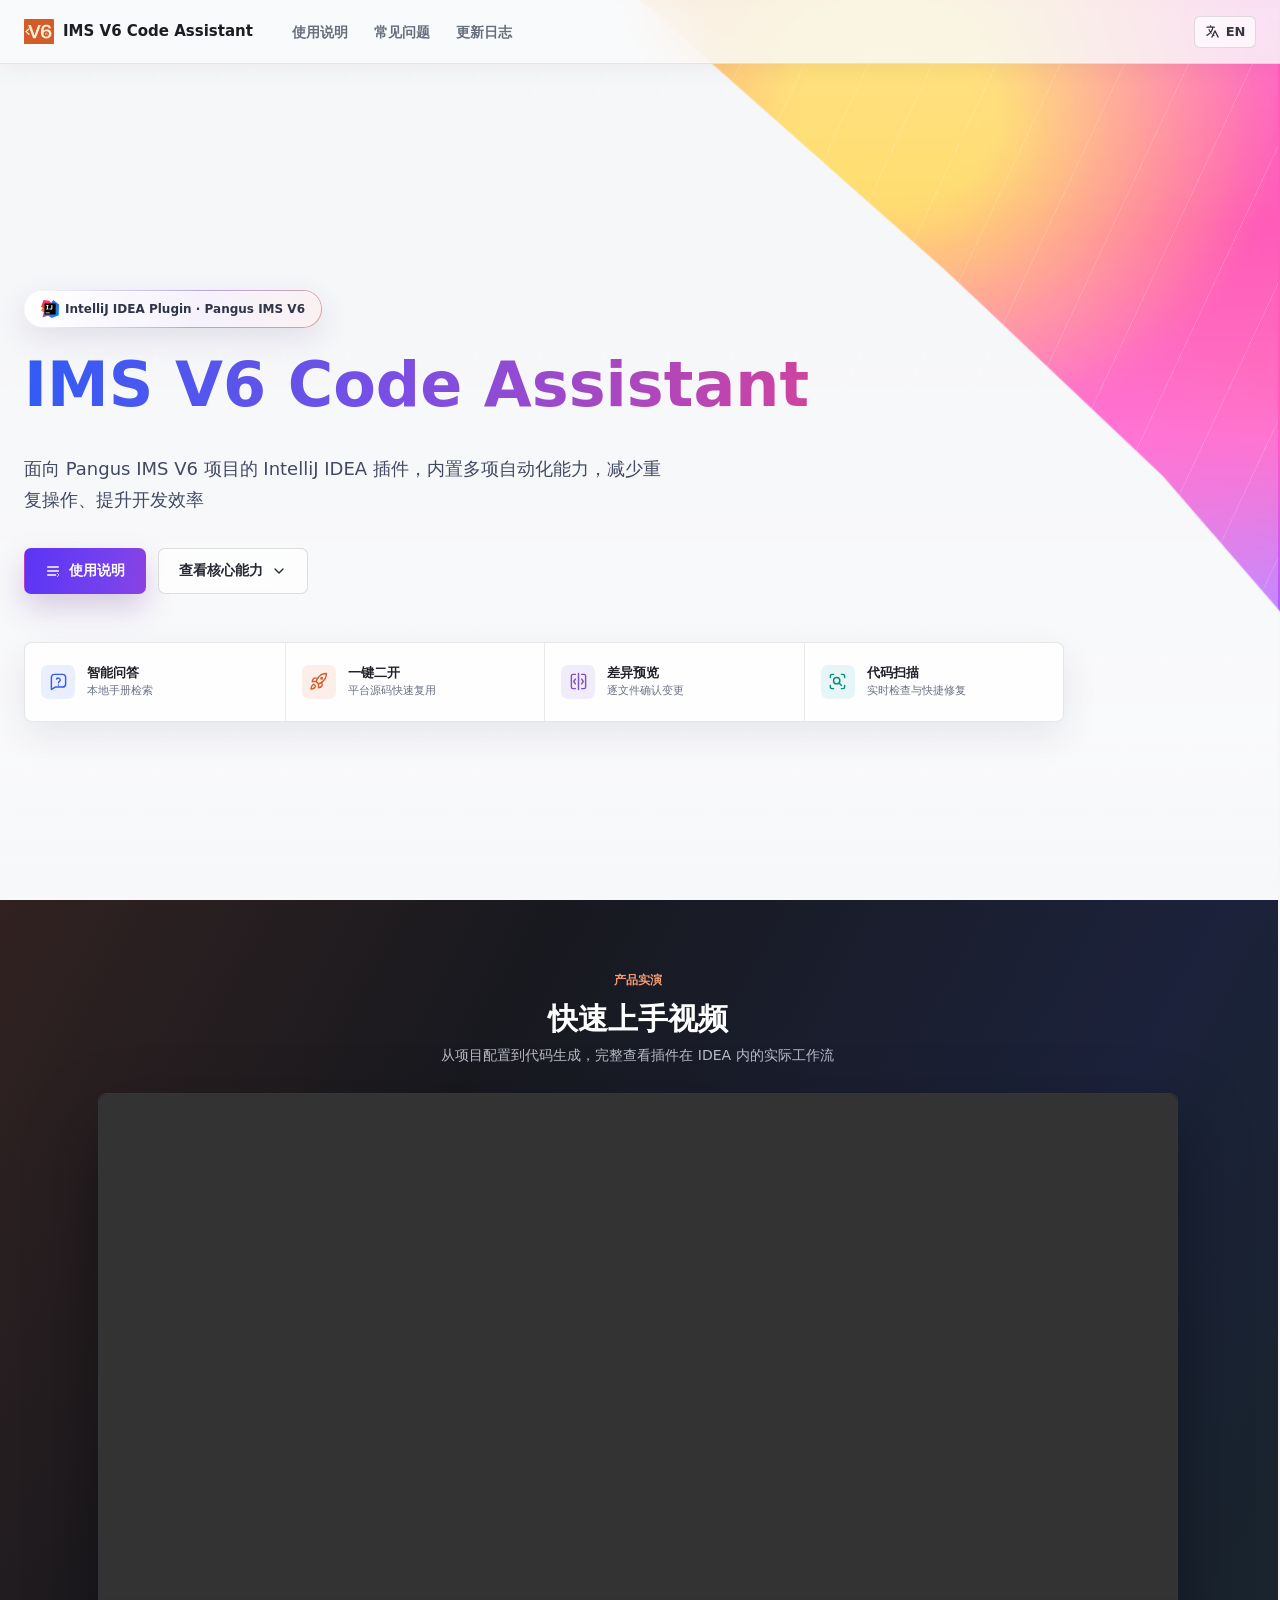
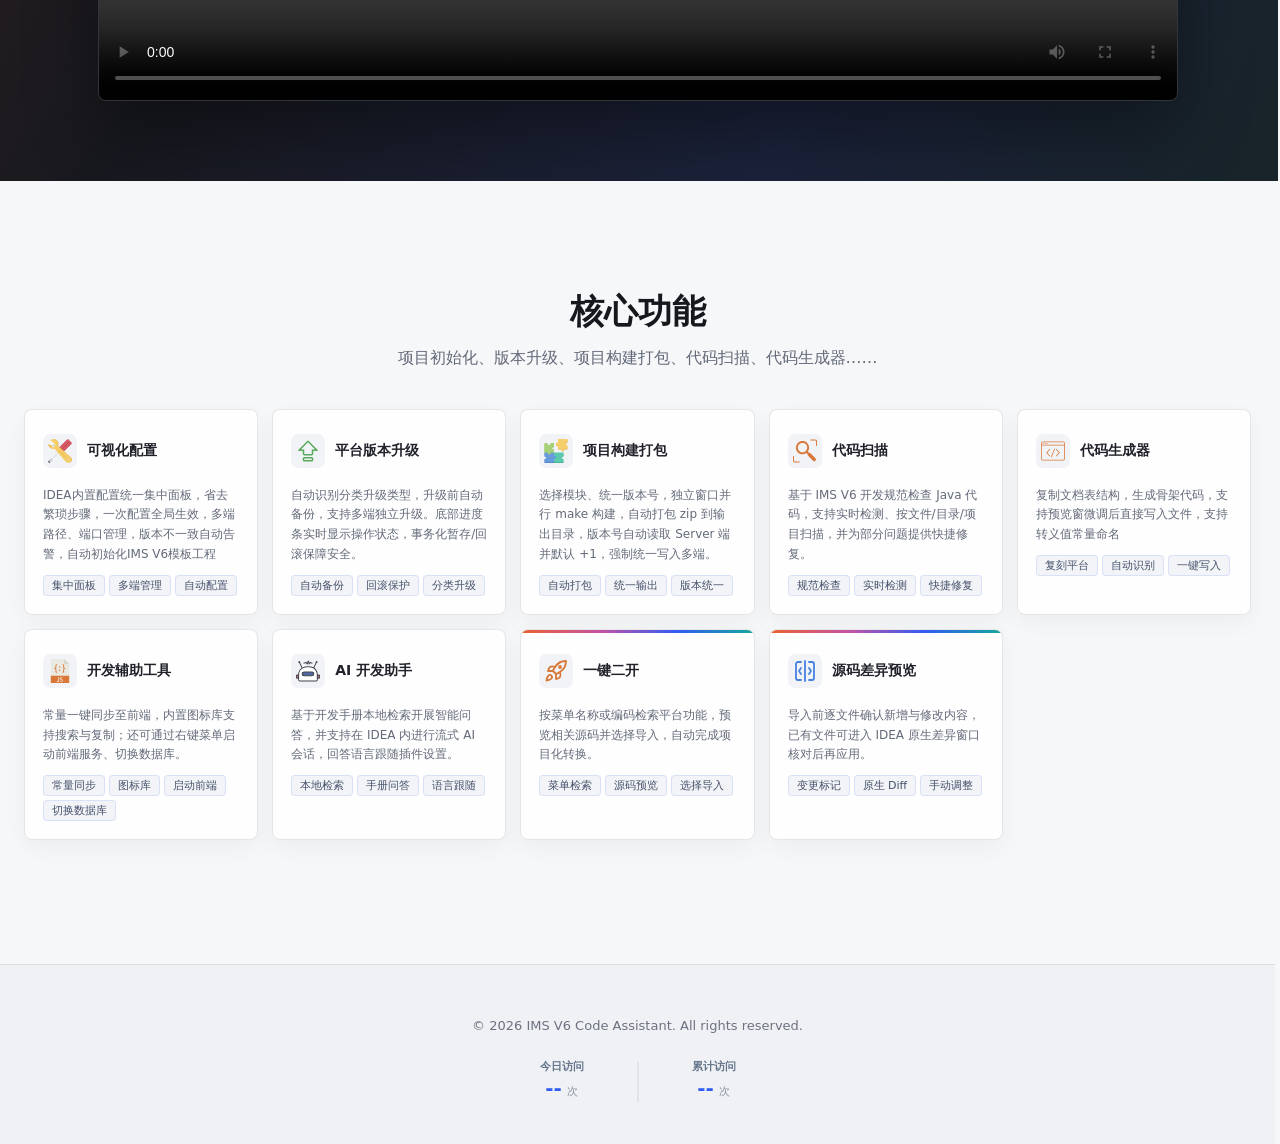
==== commit 56dc8289: "docs: sync latest version and mobile hero" ====
--- a/index.html
+++ b/index.html
@@ -11,16 +11,16 @@
 <meta property="og:title" content="IMS V6 Code Assistant">
 <meta property="og:description" content="面向 Pangus IMS V6 项目的 IntelliJ IDEA 插件，内置多项自动化能力，减少重复操作、提升开发效率">
 <meta property="og:url" content="https://custom-sh.github.io/v6-code-assistant-manual/">
-<meta property="og:image" content="https://custom-sh.github.io/v6-code-assistant-manual/share-preview-v2.png">
-<meta property="og:image:type" content="image/png">
-<meta property="og:image:width" content="1669">
-<meta property="og:image:height" content="833">
+<meta property="og:image" content="https://custom-sh.github.io/v6-code-assistant-manual/share-preview.jpg">
+<meta property="og:image:type" content="image/jpeg">
+<meta property="og:image:width" content="1284">
+<meta property="og:image:height" content="1693">
 <meta property="og:image:alt" content="IMS V6 Code Assistant">
-<link rel="image_src" href="https://custom-sh.github.io/v6-code-assistant-manual/share-preview-v2.png">
+<link rel="image_src" href="https://custom-sh.github.io/v6-code-assistant-manual/share-preview.jpg">
 <meta name="twitter:card" content="summary_large_image">
 <meta name="twitter:title" content="IMS V6 Code Assistant">
 <meta name="twitter:description" content="面向 Pangus IMS V6 项目的 IntelliJ IDEA 插件，内置多项自动化能力，减少重复操作、提升开发效率">
-<meta name="twitter:image" content="https://custom-sh.github.io/v6-code-assistant-manual/share-preview-v2.png">
+<meta name="twitter:image" content="https://custom-sh.github.io/v6-code-assistant-manual/share-preview.jpg">
 <link rel="stylesheet" href="site.css">
 <link rel="stylesheet" href="shared-nav.css">
 <script src="shared-nav.js"></script>
--- a/site.css
+++ b/site.css
@@ -801,7 +801,8 @@
     .home-hero {
         width: calc(100vw - 48px);
         max-width: calc(100vw - 48px);
-        min-height: 0;
+        min-height: calc(100vh - 60px);
+        min-height: calc(100svh - 60px);
         align-items: center;
         padding: 48px 0 24px;
         text-align: center;
@@ -843,7 +844,11 @@
 }
 
 @media (max-width: 480px) {
-    .home-hero { min-height: 0; padding-top: 40px; }
+    .home-hero {
+        min-height: calc(100vh - 60px);
+        min-height: calc(100svh - 60px);
+        padding-top: 40px;
+    }
     .hero-badge { max-width: 100%; padding-inline: 11px; font-size: 11px; }
     .hero-title { font-size: 34px; }
     .hero-desc {
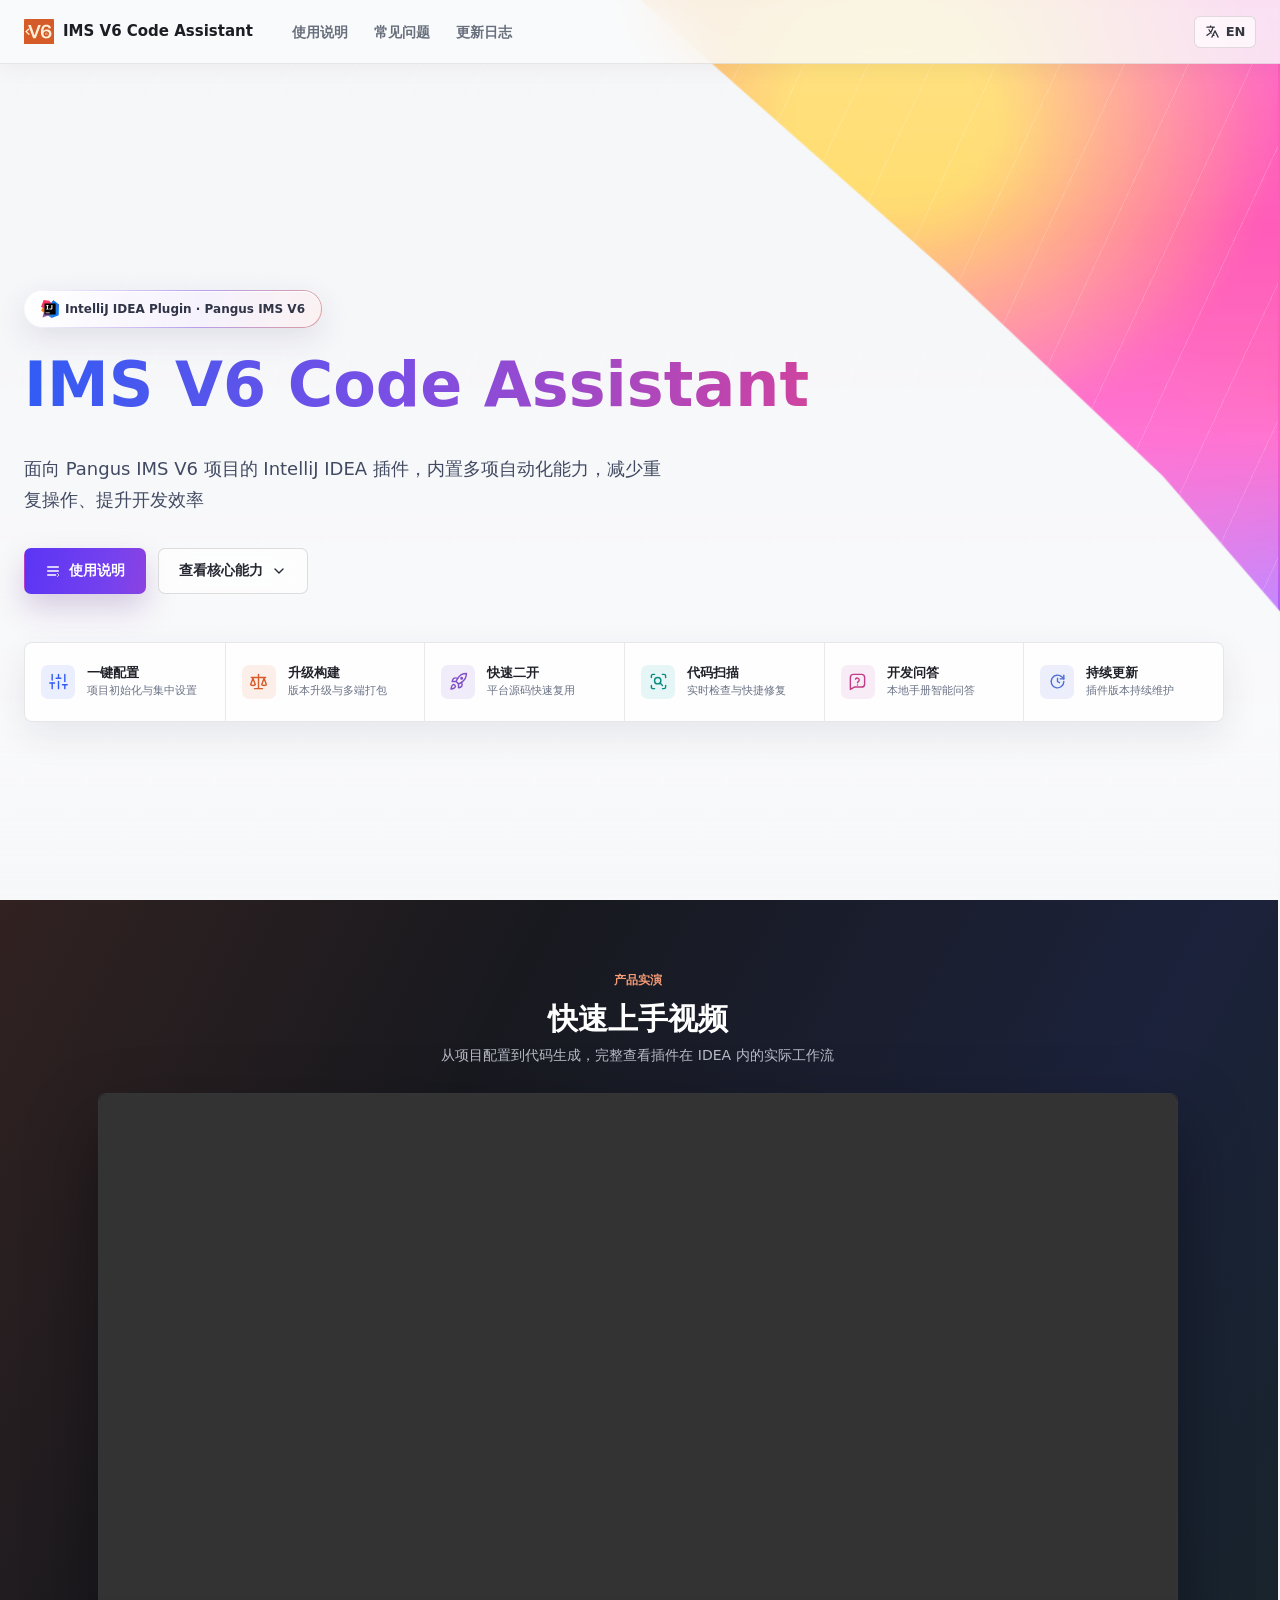
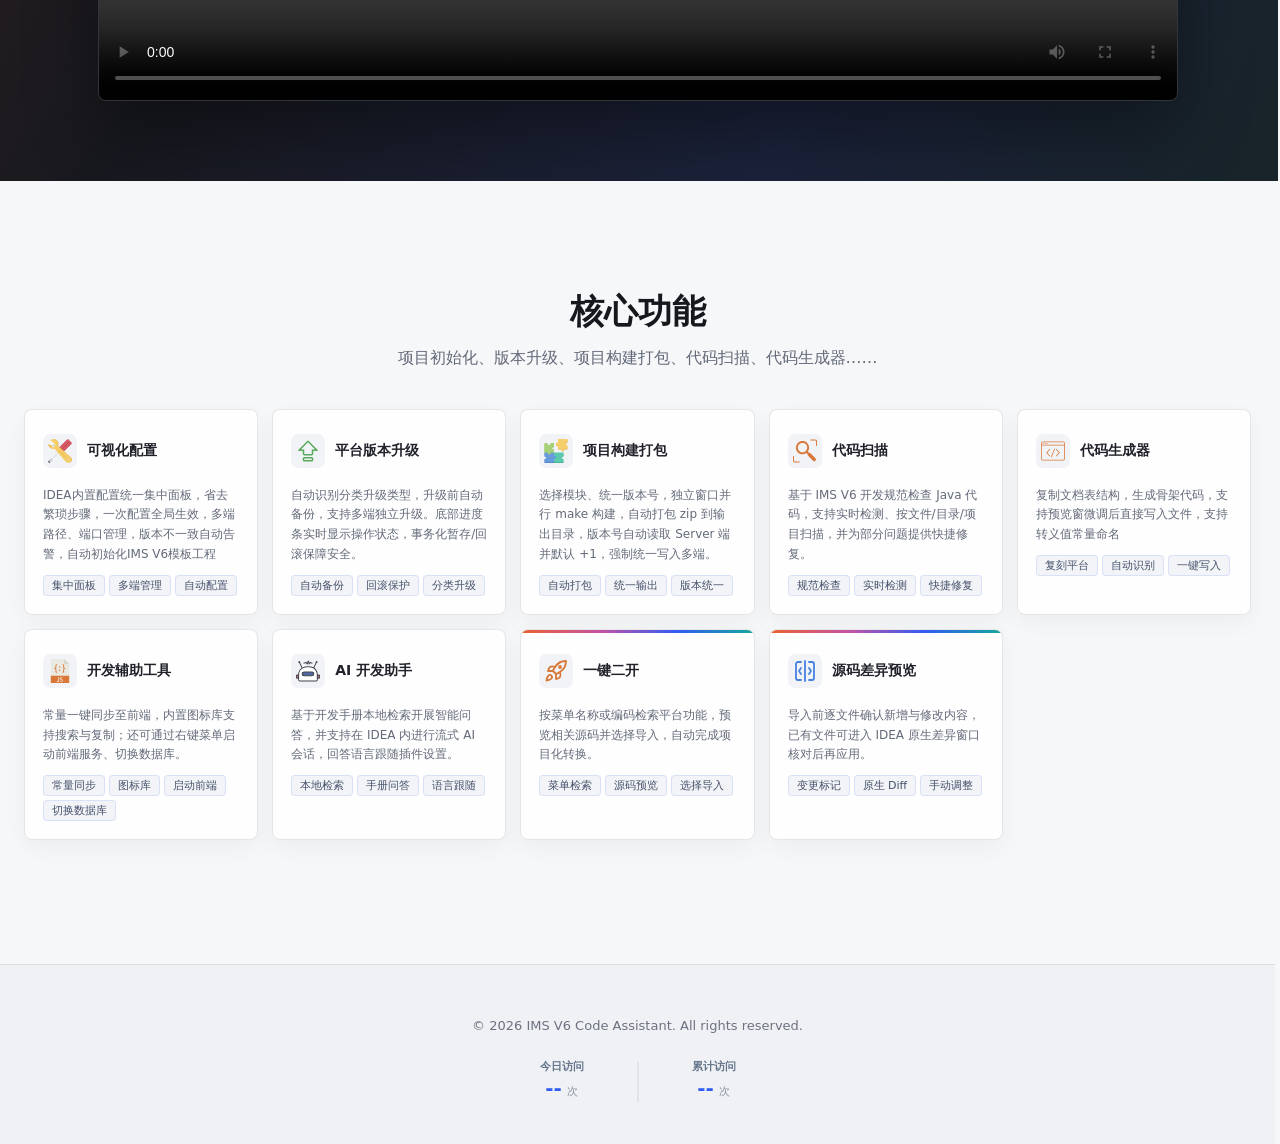
==== commit ebba8ce7: "docs: expand hero capability links" ====
--- a/index.html
+++ b/index.html
@@ -70,27 +70,39 @@
     </div>
     <ul class="hero-signals" aria-label="核心能力">
         <li>
-            <a class="hero-signal-item" href="manual.html#section-knowledge-qa">
-                <span class="hero-signal-icon" aria-hidden="true"><svg viewBox="0 0 24 24" fill="none" stroke="currentColor" stroke-width="1.8" stroke-linecap="round" stroke-linejoin="round"><path d="M21 15a4 4 0 0 1-4 4H8l-5 3V7a4 4 0 0 1 4-4h10a4 4 0 0 1 4 4z"/><path d="M9.5 9a2.5 2.5 0 0 1 4.7 1.2c0 1.8-2.2 2-2.2 3.3M12 16.5h.01"/></svg></span>
-                <span class="hero-signal-copy"><strong>智能问答</strong><small>本地手册检索</small></span>
+            <a class="hero-signal-item" href="manual.html#section-settings">
+                <span class="hero-signal-icon" aria-hidden="true"><svg viewBox="0 0 24 24" fill="none" stroke="currentColor" stroke-width="1.8" stroke-linecap="round" stroke-linejoin="round"><path d="M4 21v-7M4 10V3M12 21v-9M12 8V3M20 21v-5M20 12V3"/><path d="M1 14h6M9 8h6M17 16h6"/></svg></span>
+                <span class="hero-signal-copy"><strong>一键配置</strong><small>项目初始化与集中设置</small></span>
+            </a>
+        </li>
+        <li>
+            <a class="hero-signal-item" href="manual.html#section-upgrade">
+                <span class="hero-signal-icon" aria-hidden="true"><svg viewBox="0 0 24 24" fill="none" stroke="currentColor" stroke-width="1.8" stroke-linecap="round" stroke-linejoin="round"><path d="m16 16 3-8 3 8c-.87.65-1.96 1-3 1s-2.13-.35-3-1zM2 16l3-8 3 8c-.87.65-1.96 1-3 1s-2.13-.35-3-1zM7 21h10M12 3v18M3 7h18"/></svg></span>
+                <span class="hero-signal-copy"><strong>升级构建</strong><small>版本升级与多端打包</small></span>
             </a>
         </li>
         <li>
             <a class="hero-signal-item" href="manual.html#section-customization">
                 <span class="hero-signal-icon" aria-hidden="true"><svg viewBox="0 0 24 24" fill="none" stroke="currentColor" stroke-width="1.8" stroke-linecap="round" stroke-linejoin="round"><path d="M4.5 16.5c-1.5 1.26-2 5-2 5s3.74-.5 5-2c.71-.84.7-2.13-.09-2.91a2.18 2.18 0 0 0-2.91-.09z"/><path d="m12 15-3-3a22 22 0 0 1 2-3.95A12.87 12.87 0 0 1 22 2c0 2.72-.78 7.5-6.05 11A22.35 22.35 0 0 1 12 15z"/><path d="M9 12H4s.55-3.03 2-4c1.62-1.08 5 0 5 0M12 15v5s3.03-.55 4-2c1.08-1.62 0-5 0-5"/><circle cx="16" cy="8" r="1"/></svg></span>
-                <span class="hero-signal-copy"><strong>一键二开</strong><small>平台源码快速复用</small></span>
-            </a>
-        </li>
-        <li>
-            <a class="hero-signal-item" href="manual.html#section-diff-preview">
-                <span class="hero-signal-icon" aria-hidden="true"><svg viewBox="0 0 24 24" fill="none" stroke="currentColor" stroke-width="1.8" stroke-linecap="round" stroke-linejoin="round"><path d="M8 3H5a2 2 0 0 0-2 2v14a2 2 0 0 0 2 2h3M16 3h3a2 2 0 0 1 2 2v14a2 2 0 0 1-2 2h-3M12 2v20"/><path d="m8 9-2 3 2 3M16 9l2 3-2 3"/></svg></span>
-                <span class="hero-signal-copy"><strong>差异预览</strong><small>逐文件确认变更</small></span>
+                <span class="hero-signal-copy"><strong>快速二开</strong><small>平台源码快速复用</small></span>
             </a>
         </li>
         <li>
             <a class="hero-signal-item" href="manual.html#section-scan">
                 <span class="hero-signal-icon" aria-hidden="true"><svg viewBox="0 0 24 24" fill="none" stroke="currentColor" stroke-width="1.8" stroke-linecap="round" stroke-linejoin="round"><path d="M3 7V5a2 2 0 0 1 2-2h2M17 3h2a2 2 0 0 1 2 2v2M21 17v2a2 2 0 0 1-2 2h-2M7 21H5a2 2 0 0 1-2-2v-2"/><circle cx="11" cy="11" r="4"/><path d="m14 14 3 3"/></svg></span>
                 <span class="hero-signal-copy"><strong>代码扫描</strong><small>实时检查与快捷修复</small></span>
+            </a>
+        </li>
+        <li>
+            <a class="hero-signal-item" href="manual.html#section-knowledge-qa">
+                <span class="hero-signal-icon" aria-hidden="true"><svg viewBox="0 0 24 24" fill="none" stroke="currentColor" stroke-width="1.8" stroke-linecap="round" stroke-linejoin="round"><path d="M21 15a4 4 0 0 1-4 4H8l-5 3V7a4 4 0 0 1 4-4h10a4 4 0 0 1 4 4z"/><path d="M9.5 9a2.5 2.5 0 0 1 4.7 1.2c0 1.8-2.2 2-2.2 3.3M12 16.5h.01"/></svg></span>
+                <span class="hero-signal-copy"><strong>开发问答</strong><small>本地手册智能问答</small></span>
+            </a>
+        </li>
+        <li>
+            <a class="hero-signal-item" href="change-notes.html">
+                <span class="hero-signal-icon" aria-hidden="true"><svg viewBox="0 0 24 24" fill="none" stroke="currentColor" stroke-width="1.8" stroke-linecap="round" stroke-linejoin="round"><path d="M20 12a8 8 0 1 1-2.34-5.66L20 8.68"/><path d="M20 4v4.68h-4.68M12 8v4l2.5 1.5"/></svg></span>
+                <span class="hero-signal-copy"><strong>持续更新</strong><small>插件版本持续维护</small></span>
             </a>
         </li>
     </ul>
--- a/site.css
+++ b/site.css
@@ -542,10 +542,10 @@
 .hero-signals {
     position: relative;
     z-index: 1;
-    width: min(100%, 1040px);
+    width: min(100%, 1200px);
     max-width: 100%;
     display: grid;
-    grid-template-columns: repeat(4, minmax(0, 1fr));
+    grid-template-columns: repeat(6, minmax(0, 1fr));
     margin: 8px 0 0;
     padding: 0;
     border: 1px solid rgba(23, 24, 29, 0.1);
@@ -596,6 +596,8 @@
 .hero-signals li:nth-child(2) .hero-signal-icon { color: #d75d2d; background: rgba(233, 99, 46, 0.1); }
 .hero-signals li:nth-child(3) .hero-signal-icon { color: #8050c6; background: rgba(128, 80, 198, 0.1); }
 .hero-signals li:nth-child(4) .hero-signal-icon { color: #098b80; background: rgba(22, 168, 156, 0.1); }
+.hero-signals li:nth-child(5) .hero-signal-icon { color: #c23d87; background: rgba(198, 83, 163, 0.1); }
+.hero-signals li:nth-child(6) .hero-signal-icon { color: #4f6ed7; background: rgba(79, 110, 215, 0.1); }
 .hero-signal-icon svg { width: 19px; height: 19px; }
 
 .hero-signal-copy {
@@ -797,6 +799,13 @@
     .home-feature-grid { grid-template-columns: repeat(5, minmax(0, 1fr)); }
 }
 
+@media (max-width: 1050px) {
+    .hero-signals { grid-template-columns: repeat(3, minmax(0, 1fr)); }
+    .hero-signals li { border-top: 0; border-left: 0; }
+    .hero-signals li:not(:nth-child(3n + 1)) { border-left: 1px solid rgba(23,24,29,0.09); }
+    .hero-signals li:nth-child(n + 4) { border-top: 1px solid rgba(23,24,29,0.09); }
+}
+
 @media (max-width: 760px) {
     .home-hero {
         width: calc(100vw - 48px);
@@ -828,8 +837,9 @@
         width: 100%;
         grid-template-columns: repeat(2, minmax(0, 1fr));
     }
-    .hero-signals li:nth-child(3) { border-left: 0; border-top: 1px solid rgba(23,24,29,0.09); }
-    .hero-signals li:nth-child(4) { border-top: 1px solid rgba(23,24,29,0.09); }
+    .hero-signals li { border-top: 0; border-left: 0; }
+    .hero-signals li:nth-child(even) { border-left: 1px solid rgba(23,24,29,0.09); }
+    .hero-signals li:nth-child(n + 3) { border-top: 1px solid rgba(23,24,29,0.09); }
     .video-showcase { padding: 58px 16px 64px; }
     .video-title { font-size: 26px; }
     #features { padding: 64px 0 72px; }
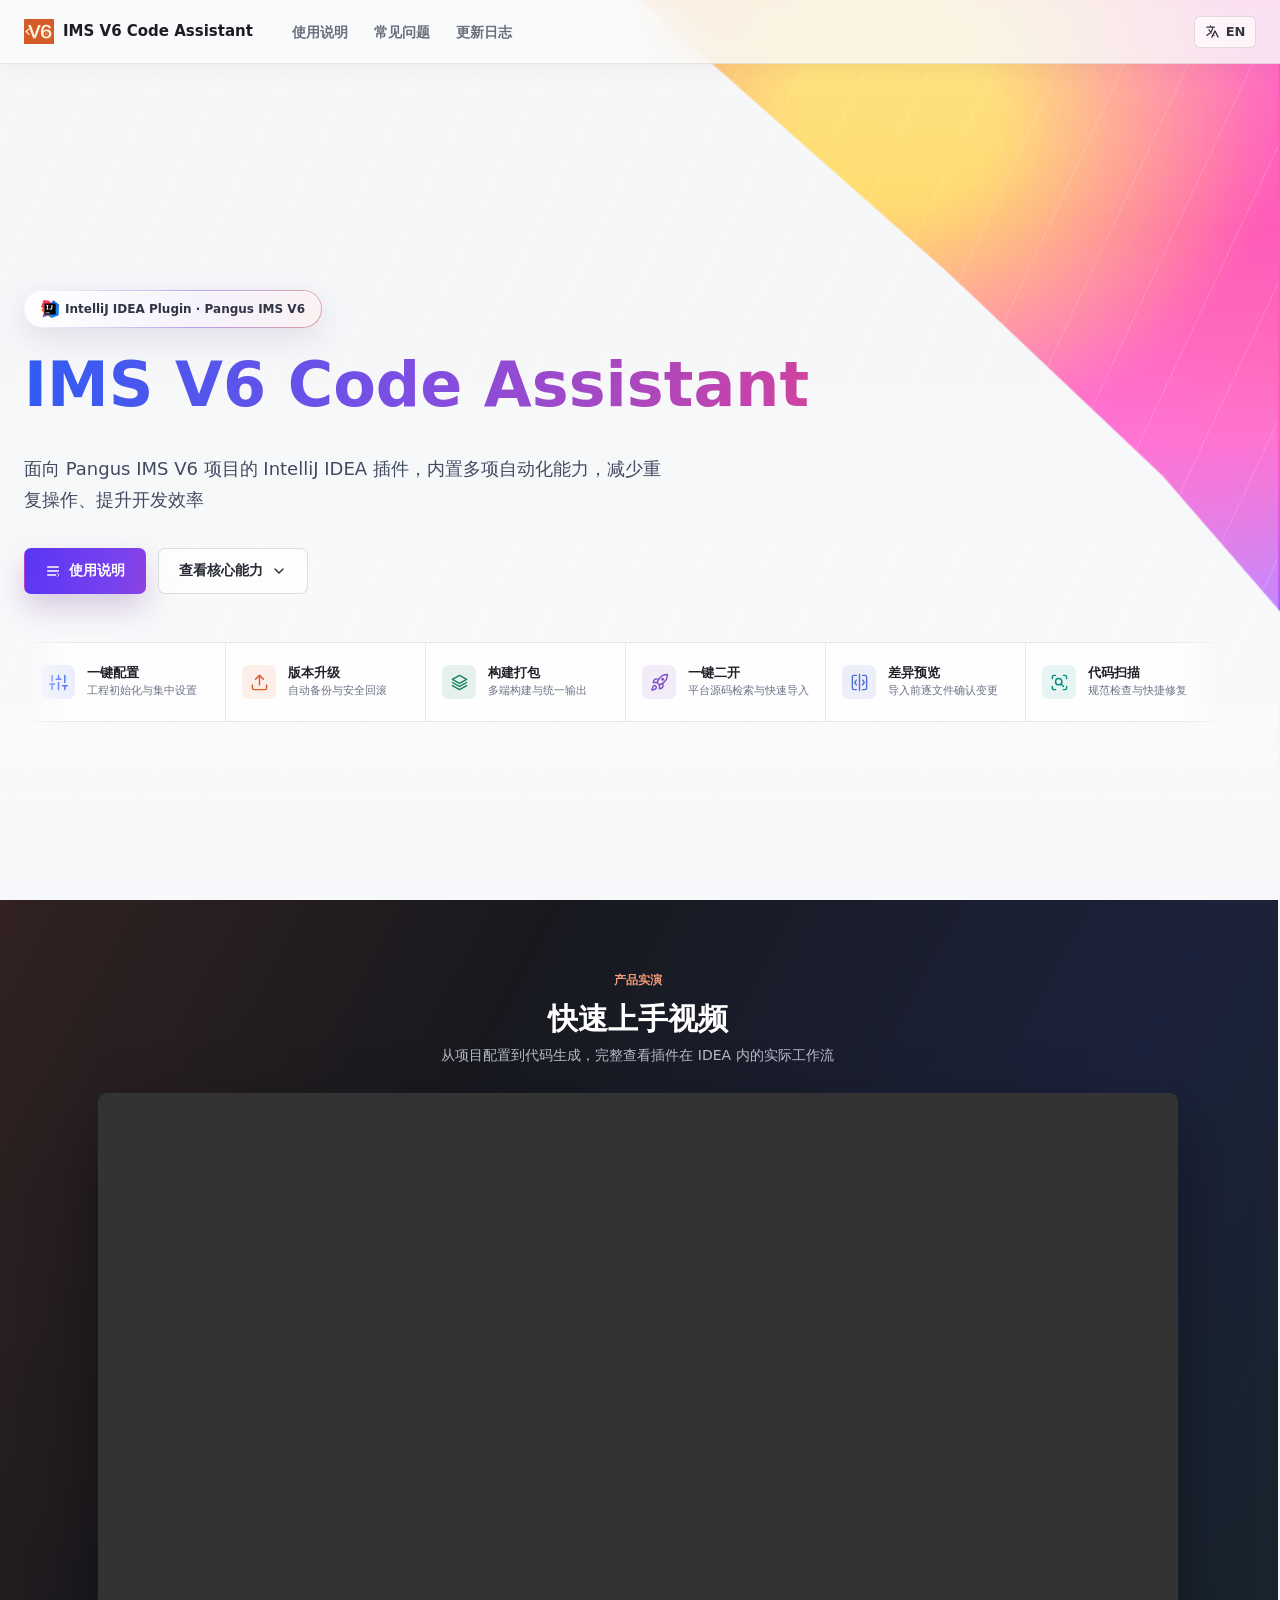
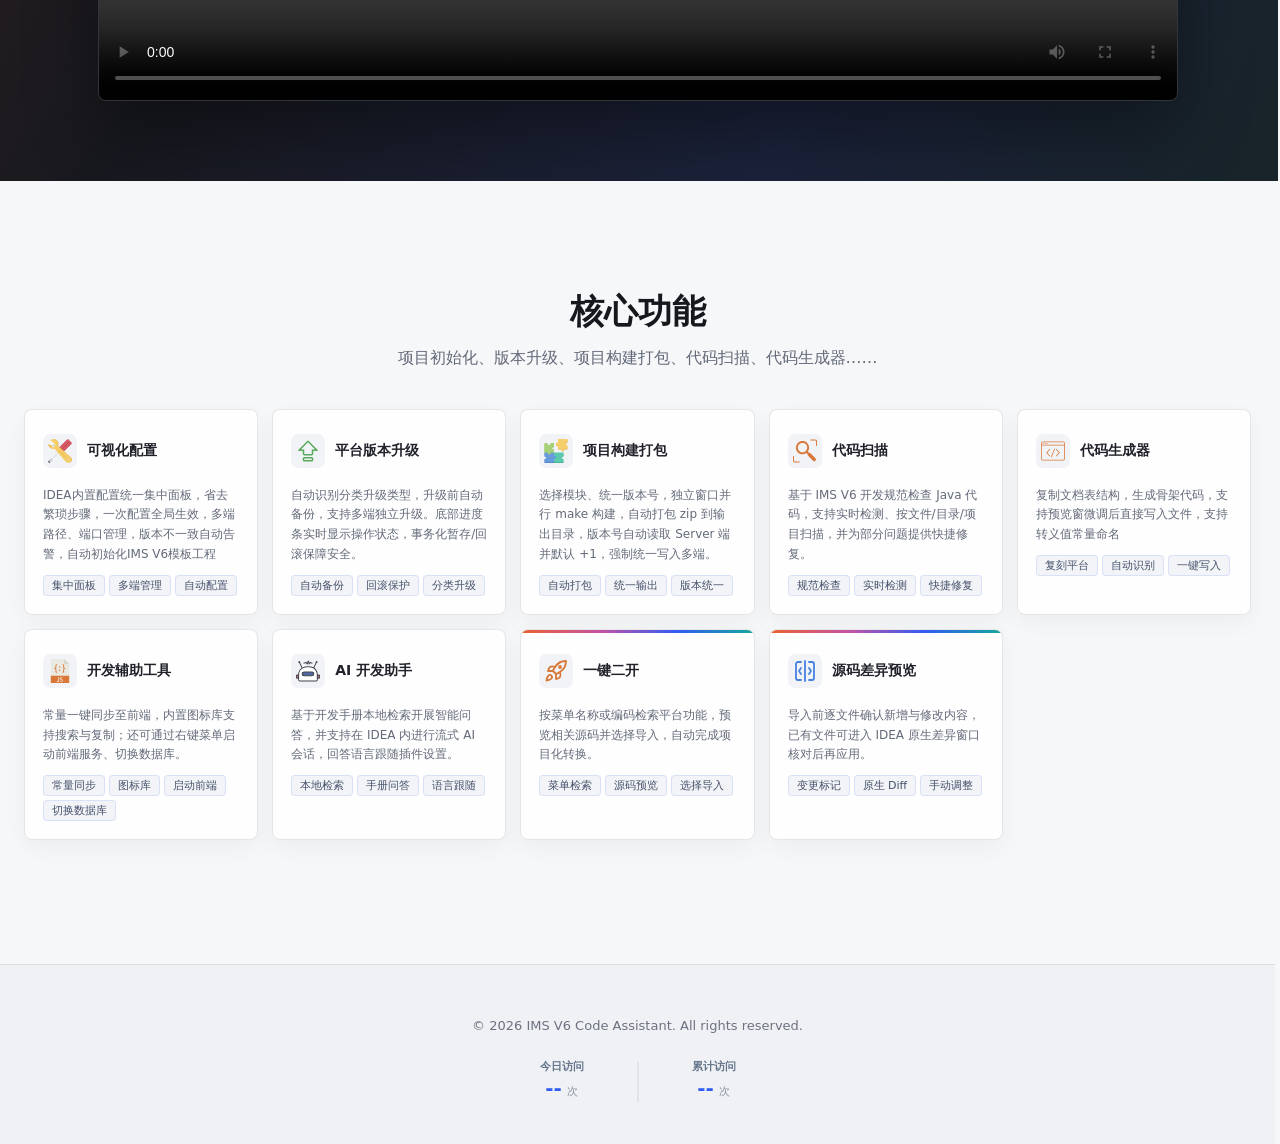
==== commit e0d36107: "feat: add scrolling hero capabilities" ====
--- a/index.html
+++ b/index.html
@@ -68,44 +68,66 @@
 </g>
 </svg></div><h3>代码生成器</h3><p>表结构生成代码模板</p></div>
     </div>
-    <ul class="hero-signals" aria-label="核心能力">
-        <li>
-            <a class="hero-signal-item" href="manual.html#section-settings">
-                <span class="hero-signal-icon" aria-hidden="true"><svg viewBox="0 0 24 24" fill="none" stroke="currentColor" stroke-width="1.8" stroke-linecap="round" stroke-linejoin="round"><path d="M4 21v-7M4 10V3M12 21v-9M12 8V3M20 21v-5M20 12V3"/><path d="M1 14h6M9 8h6M17 16h6"/></svg></span>
-                <span class="hero-signal-copy"><strong>一键配置</strong><small>项目初始化与集中设置</small></span>
-            </a>
-        </li>
-        <li>
-            <a class="hero-signal-item" href="manual.html#section-upgrade">
-                <span class="hero-signal-icon" aria-hidden="true"><svg viewBox="0 0 24 24" fill="none" stroke="currentColor" stroke-width="1.8" stroke-linecap="round" stroke-linejoin="round"><path d="m16 16 3-8 3 8c-.87.65-1.96 1-3 1s-2.13-.35-3-1zM2 16l3-8 3 8c-.87.65-1.96 1-3 1s-2.13-.35-3-1zM7 21h10M12 3v18M3 7h18"/></svg></span>
-                <span class="hero-signal-copy"><strong>升级构建</strong><small>版本升级与多端打包</small></span>
-            </a>
-        </li>
-        <li>
-            <a class="hero-signal-item" href="manual.html#section-customization">
-                <span class="hero-signal-icon" aria-hidden="true"><svg viewBox="0 0 24 24" fill="none" stroke="currentColor" stroke-width="1.8" stroke-linecap="round" stroke-linejoin="round"><path d="M4.5 16.5c-1.5 1.26-2 5-2 5s3.74-.5 5-2c.71-.84.7-2.13-.09-2.91a2.18 2.18 0 0 0-2.91-.09z"/><path d="m12 15-3-3a22 22 0 0 1 2-3.95A12.87 12.87 0 0 1 22 2c0 2.72-.78 7.5-6.05 11A22.35 22.35 0 0 1 12 15z"/><path d="M9 12H4s.55-3.03 2-4c1.62-1.08 5 0 5 0M12 15v5s3.03-.55 4-2c1.08-1.62 0-5 0-5"/><circle cx="16" cy="8" r="1"/></svg></span>
-                <span class="hero-signal-copy"><strong>快速二开</strong><small>平台源码快速复用</small></span>
-            </a>
-        </li>
-        <li>
-            <a class="hero-signal-item" href="manual.html#section-scan">
-                <span class="hero-signal-icon" aria-hidden="true"><svg viewBox="0 0 24 24" fill="none" stroke="currentColor" stroke-width="1.8" stroke-linecap="round" stroke-linejoin="round"><path d="M3 7V5a2 2 0 0 1 2-2h2M17 3h2a2 2 0 0 1 2 2v2M21 17v2a2 2 0 0 1-2 2h-2M7 21H5a2 2 0 0 1-2-2v-2"/><circle cx="11" cy="11" r="4"/><path d="m14 14 3 3"/></svg></span>
-                <span class="hero-signal-copy"><strong>代码扫描</strong><small>实时检查与快捷修复</small></span>
-            </a>
-        </li>
-        <li>
-            <a class="hero-signal-item" href="manual.html#section-knowledge-qa">
-                <span class="hero-signal-icon" aria-hidden="true"><svg viewBox="0 0 24 24" fill="none" stroke="currentColor" stroke-width="1.8" stroke-linecap="round" stroke-linejoin="round"><path d="M21 15a4 4 0 0 1-4 4H8l-5 3V7a4 4 0 0 1 4-4h10a4 4 0 0 1 4 4z"/><path d="M9.5 9a2.5 2.5 0 0 1 4.7 1.2c0 1.8-2.2 2-2.2 3.3M12 16.5h.01"/></svg></span>
-                <span class="hero-signal-copy"><strong>开发问答</strong><small>本地手册智能问答</small></span>
-            </a>
-        </li>
-        <li>
-            <a class="hero-signal-item" href="change-notes.html">
-                <span class="hero-signal-icon" aria-hidden="true"><svg viewBox="0 0 24 24" fill="none" stroke="currentColor" stroke-width="1.8" stroke-linecap="round" stroke-linejoin="round"><path d="M20 12a8 8 0 1 1-2.34-5.66L20 8.68"/><path d="M20 4v4.68h-4.68M12 8v4l2.5 1.5"/></svg></span>
-                <span class="hero-signal-copy"><strong>持续更新</strong><small>插件版本持续维护</small></span>
-            </a>
-        </li>
-    </ul>
+    <div class="hero-signals-viewport">
+        <div class="hero-signals-track">
+            <ul class="hero-signals" aria-label="核心能力">
+                <li>
+                    <a class="hero-signal-item" href="manual.html#section-settings">
+                        <span class="hero-signal-icon" aria-hidden="true"><svg viewBox="0 0 24 24" fill="none" stroke="currentColor" stroke-width="1.8" stroke-linecap="round" stroke-linejoin="round"><path d="M4 21v-7M4 10V3M12 21v-9M12 8V3M20 21v-5M20 12V3"/><path d="M1 14h6M9 8h6M17 16h6"/></svg></span>
+                        <span class="hero-signal-copy"><strong>一键配置</strong><small>工程初始化与集中设置</small></span>
+                    </a>
+                </li>
+                <li>
+                    <a class="hero-signal-item" href="manual.html#section-upgrade">
+                        <span class="hero-signal-icon" aria-hidden="true"><svg viewBox="0 0 24 24" fill="none" stroke="currentColor" stroke-width="1.8" stroke-linecap="round" stroke-linejoin="round"><path d="M12 3v12"/><path d="m7 8 5-5 5 5"/><path d="M5 21h14a2 2 0 0 0 2-2v-4M3 15v4a2 2 0 0 0 2 2"/></svg></span>
+                        <span class="hero-signal-copy"><strong>版本升级</strong><small>自动备份与安全回滚</small></span>
+                    </a>
+                </li>
+                <li>
+                    <a class="hero-signal-item" href="manual.html#section-build">
+                        <span class="hero-signal-icon" aria-hidden="true"><svg viewBox="0 0 24 24" fill="none" stroke="currentColor" stroke-width="1.8" stroke-linecap="round" stroke-linejoin="round"><path d="m21 8-9 5-9-5 9-5 9 5Z"/><path d="m3 12 9 5 9-5M3 16l9 5 9-5"/></svg></span>
+                        <span class="hero-signal-copy"><strong>构建打包</strong><small>多端构建与统一输出</small></span>
+                    </a>
+                </li>
+                <li>
+                    <a class="hero-signal-item" href="manual.html#section-customization">
+                        <span class="hero-signal-icon" aria-hidden="true"><svg viewBox="0 0 24 24" fill="none" stroke="currentColor" stroke-width="1.8" stroke-linecap="round" stroke-linejoin="round"><path d="M4.5 16.5c-1.5 1.26-2 5-2 5s3.74-.5 5-2c.71-.84.7-2.13-.09-2.91a2.18 2.18 0 0 0-2.91-.09z"/><path d="m12 15-3-3a22 22 0 0 1 2-3.95A12.87 12.87 0 0 1 22 2c0 2.72-.78 7.5-6.05 11A22.35 22.35 0 0 1 12 15z"/><path d="M9 12H4s.55-3.03 2-4c1.62-1.08 5 0 5 0M12 15v5s3.03-.55 4-2c1.08-1.62 0-5 0-5"/><circle cx="16" cy="8" r="1"/></svg></span>
+                        <span class="hero-signal-copy"><strong>一键二开</strong><small>平台源码检索与快速导入</small></span>
+                    </a>
+                </li>
+                <li>
+                    <a class="hero-signal-item" href="manual.html#section-diff-preview">
+                        <span class="hero-signal-icon" aria-hidden="true"><svg viewBox="0 0 24 24" fill="none" stroke="currentColor" stroke-width="1.8" stroke-linecap="round" stroke-linejoin="round"><path d="M8 3H5a2 2 0 0 0-2 2v14a2 2 0 0 0 2 2h3M16 3h3a2 2 0 0 1 2 2v14a2 2 0 0 1-2 2h-3M12 2v20"/><path d="m8 9-2 3 2 3M16 9l2 3-2 3"/></svg></span>
+                        <span class="hero-signal-copy"><strong>差异预览</strong><small>导入前逐文件确认变更</small></span>
+                    </a>
+                </li>
+                <li>
+                    <a class="hero-signal-item" href="manual.html#section-scan">
+                        <span class="hero-signal-icon" aria-hidden="true"><svg viewBox="0 0 24 24" fill="none" stroke="currentColor" stroke-width="1.8" stroke-linecap="round" stroke-linejoin="round"><path d="M3 7V5a2 2 0 0 1 2-2h2M17 3h2a2 2 0 0 1 2 2v2M21 17v2a2 2 0 0 1-2 2h-2M7 21H5a2 2 0 0 1-2-2v-2"/><circle cx="11" cy="11" r="4"/><path d="m14 14 3 3"/></svg></span>
+                        <span class="hero-signal-copy"><strong>代码扫描</strong><small>规范检查与快捷修复</small></span>
+                    </a>
+                </li>
+                <li>
+                    <a class="hero-signal-item" href="manual.html#section-codegen">
+                        <span class="hero-signal-icon" aria-hidden="true"><svg viewBox="0 0 24 24" fill="none" stroke="currentColor" stroke-width="1.8" stroke-linecap="round" stroke-linejoin="round"><path d="M14 2H6a2 2 0 0 0-2 2v16a2 2 0 0 0 2 2h12a2 2 0 0 0 2-2V8Z"/><path d="M14 2v6h6M10 13l-2 2 2 2M14 13l2 2-2 2"/></svg></span>
+                        <span class="hero-signal-copy"><strong>代码生成</strong><small>表结构生成代码骨架</small></span>
+                    </a>
+                </li>
+                <li>
+                    <a class="hero-signal-item" href="manual.html#section-knowledge-qa">
+                        <span class="hero-signal-icon" aria-hidden="true"><svg viewBox="0 0 24 24" fill="none" stroke="currentColor" stroke-width="1.8" stroke-linecap="round" stroke-linejoin="round"><path d="M21 15a4 4 0 0 1-4 4H8l-5 3V7a4 4 0 0 1 4-4h10a4 4 0 0 1 4 4z"/><path d="M9.5 9a2.5 2.5 0 0 1 4.7 1.2c0 1.8-2.2 2-2.2 3.3M12 16.5h.01"/></svg></span>
+                        <span class="hero-signal-copy"><strong>开发问答</strong><small>本地手册智能检索</small></span>
+                    </a>
+                </li>
+                <li>
+                    <a class="hero-signal-item" href="change-notes.html">
+                        <span class="hero-signal-icon" aria-hidden="true"><svg viewBox="0 0 24 24" fill="none" stroke="currentColor" stroke-width="1.8" stroke-linecap="round" stroke-linejoin="round"><path d="M20 12a8 8 0 1 1-2.34-5.66L20 8.68"/><path d="M20 4v4.68h-4.68M12 8v4l2.5 1.5"/></svg></span>
+                        <span class="hero-signal-copy"><strong>持续更新</strong><small>功能迭代与问题修复</small></span>
+                    </a>
+                </li>
+            </ul>
+        </div>
+    </div>
 </section>
 
 <section class="video-showcase" aria-labelledby="video-title">
--- a/site.css
+++ b/site.css
@@ -539,21 +539,48 @@
 }
 
 .hero-achievements { display: none; }
-.hero-signals {
+.hero-signals-viewport {
     position: relative;
     z-index: 1;
     width: min(100%, 1200px);
     max-width: 100%;
-    display: grid;
-    grid-template-columns: repeat(6, minmax(0, 1fr));
     margin: 8px 0 0;
-    padding: 0;
     border: 1px solid rgba(23, 24, 29, 0.1);
     border-radius: 8px;
     background: rgba(255, 255, 255, 0.78);
     box-shadow: 0 14px 36px rgba(46, 49, 84, 0.09);
     backdrop-filter: blur(16px) saturate(115%);
     overflow: hidden;
+    -webkit-mask-image: linear-gradient(90deg, transparent, #000 4%, #000 96%, transparent);
+    mask-image: linear-gradient(90deg, transparent, #000 4%, #000 96%, transparent);
+}
+
+.hero-signals-track {
+    display: flex;
+    width: max-content;
+    will-change: transform;
+}
+
+.hero-signals-track.is-ready {
+    animation: hero-signals-marquee 45s linear infinite;
+}
+
+.hero-signals-viewport:hover .hero-signals-track,
+.hero-signals-viewport:focus-within .hero-signals-track {
+    animation-play-state: paused;
+}
+
+@keyframes hero-signals-marquee {
+    to { transform: translateX(-50%); }
+}
+
+.hero-signals {
+    width: 1800px;
+    flex: 0 0 1800px;
+    display: grid;
+    grid-template-columns: repeat(9, minmax(0, 1fr));
+    margin: 0;
+    padding: 0;
     list-style: none;
 }
 
@@ -562,6 +589,7 @@
 }
 
 .hero-signals li + li { border-left: 1px solid rgba(23, 24, 29, 0.09); }
+.hero-signals + .hero-signals li:first-child { box-shadow: inset 1px 0 rgba(23, 24, 29, 0.09); }
 
 .hero-signal-item {
     min-height: 78px;
@@ -594,10 +622,13 @@
     background: rgba(49, 92, 244, 0.09);
 }
 .hero-signals li:nth-child(2) .hero-signal-icon { color: #d75d2d; background: rgba(233, 99, 46, 0.1); }
-.hero-signals li:nth-child(3) .hero-signal-icon { color: #8050c6; background: rgba(128, 80, 198, 0.1); }
-.hero-signals li:nth-child(4) .hero-signal-icon { color: #098b80; background: rgba(22, 168, 156, 0.1); }
-.hero-signals li:nth-child(5) .hero-signal-icon { color: #c23d87; background: rgba(198, 83, 163, 0.1); }
-.hero-signals li:nth-child(6) .hero-signal-icon { color: #4f6ed7; background: rgba(79, 110, 215, 0.1); }
+.hero-signals li:nth-child(3) .hero-signal-icon { color: #16835e; background: rgba(22, 131, 94, 0.1); }
+.hero-signals li:nth-child(4) .hero-signal-icon { color: #8050c6; background: rgba(128, 80, 198, 0.1); }
+.hero-signals li:nth-child(5) .hero-signal-icon { color: #4f6ed7; background: rgba(79, 110, 215, 0.1); }
+.hero-signals li:nth-child(6) .hero-signal-icon { color: #098b80; background: rgba(22, 168, 156, 0.1); }
+.hero-signals li:nth-child(7) .hero-signal-icon { color: #c45b1a; background: rgba(196, 91, 26, 0.1); }
+.hero-signals li:nth-child(8) .hero-signal-icon { color: #c23d87; background: rgba(198, 83, 163, 0.1); }
+.hero-signals li:nth-child(9) .hero-signal-icon { color: #4f6ed7; background: rgba(79, 110, 215, 0.1); }
 .hero-signal-icon svg { width: 19px; height: 19px; }
 
 .hero-signal-copy {
@@ -800,10 +831,7 @@
 }
 
 @media (max-width: 1050px) {
-    .hero-signals { grid-template-columns: repeat(3, minmax(0, 1fr)); }
-    .hero-signals li { border-top: 0; border-left: 0; }
-    .hero-signals li:not(:nth-child(3n + 1)) { border-left: 1px solid rgba(23,24,29,0.09); }
-    .hero-signals li:nth-child(n + 4) { border-top: 1px solid rgba(23,24,29,0.09); }
+    .hero-signals-viewport { width: 100%; }
 }
 
 @media (max-width: 760px) {
@@ -833,13 +861,7 @@
         line-height: 1.68;
     }
     .hero-actions { justify-content: center !important; }
-    .hero-signals {
-        width: 100%;
-        grid-template-columns: repeat(2, minmax(0, 1fr));
-    }
-    .hero-signals li { border-top: 0; border-left: 0; }
-    .hero-signals li:nth-child(even) { border-left: 1px solid rgba(23,24,29,0.09); }
-    .hero-signals li:nth-child(n + 3) { border-top: 1px solid rgba(23,24,29,0.09); }
+    .hero-signals-viewport { width: calc(100vw - 48px); }
     .video-showcase { padding: 58px 16px 64px; }
     .video-title { font-size: 26px; }
     #features { padding: 64px 0 72px; }
@@ -868,7 +890,7 @@
     }
     .hero-actions { width: 100%; }
     .btn-hero-primary, .btn-hero-secondary { flex: 1 1 150px; min-width: 0; padding-inline: 14px; }
-    .hero-signals { width: calc(100vw - 64px); }
+    .hero-signals-viewport { width: calc(100vw - 32px); }
     .hero-signal-item { min-height: 72px; gap: 9px; padding: 11px 10px; }
     .hero-signal-icon { width: 30px; height: 30px; flex-basis: 30px; }
     .hero-signal-icon svg { width: 17px; height: 17px; }
@@ -887,6 +909,12 @@
     .text-gradient,
     .hero-badge { animation: none; }
     .hero-badge::after { display: none; }
+    .hero-signals-viewport {
+        overflow-x: auto;
+        -webkit-mask-image: none;
+        mask-image: none;
+    }
+    .hero-signals-track.is-ready { animation: none; }
     .btn-hero-primary,
     .btn-hero-secondary,
     .home-feature-grid > .glass-card { transition: none; }
